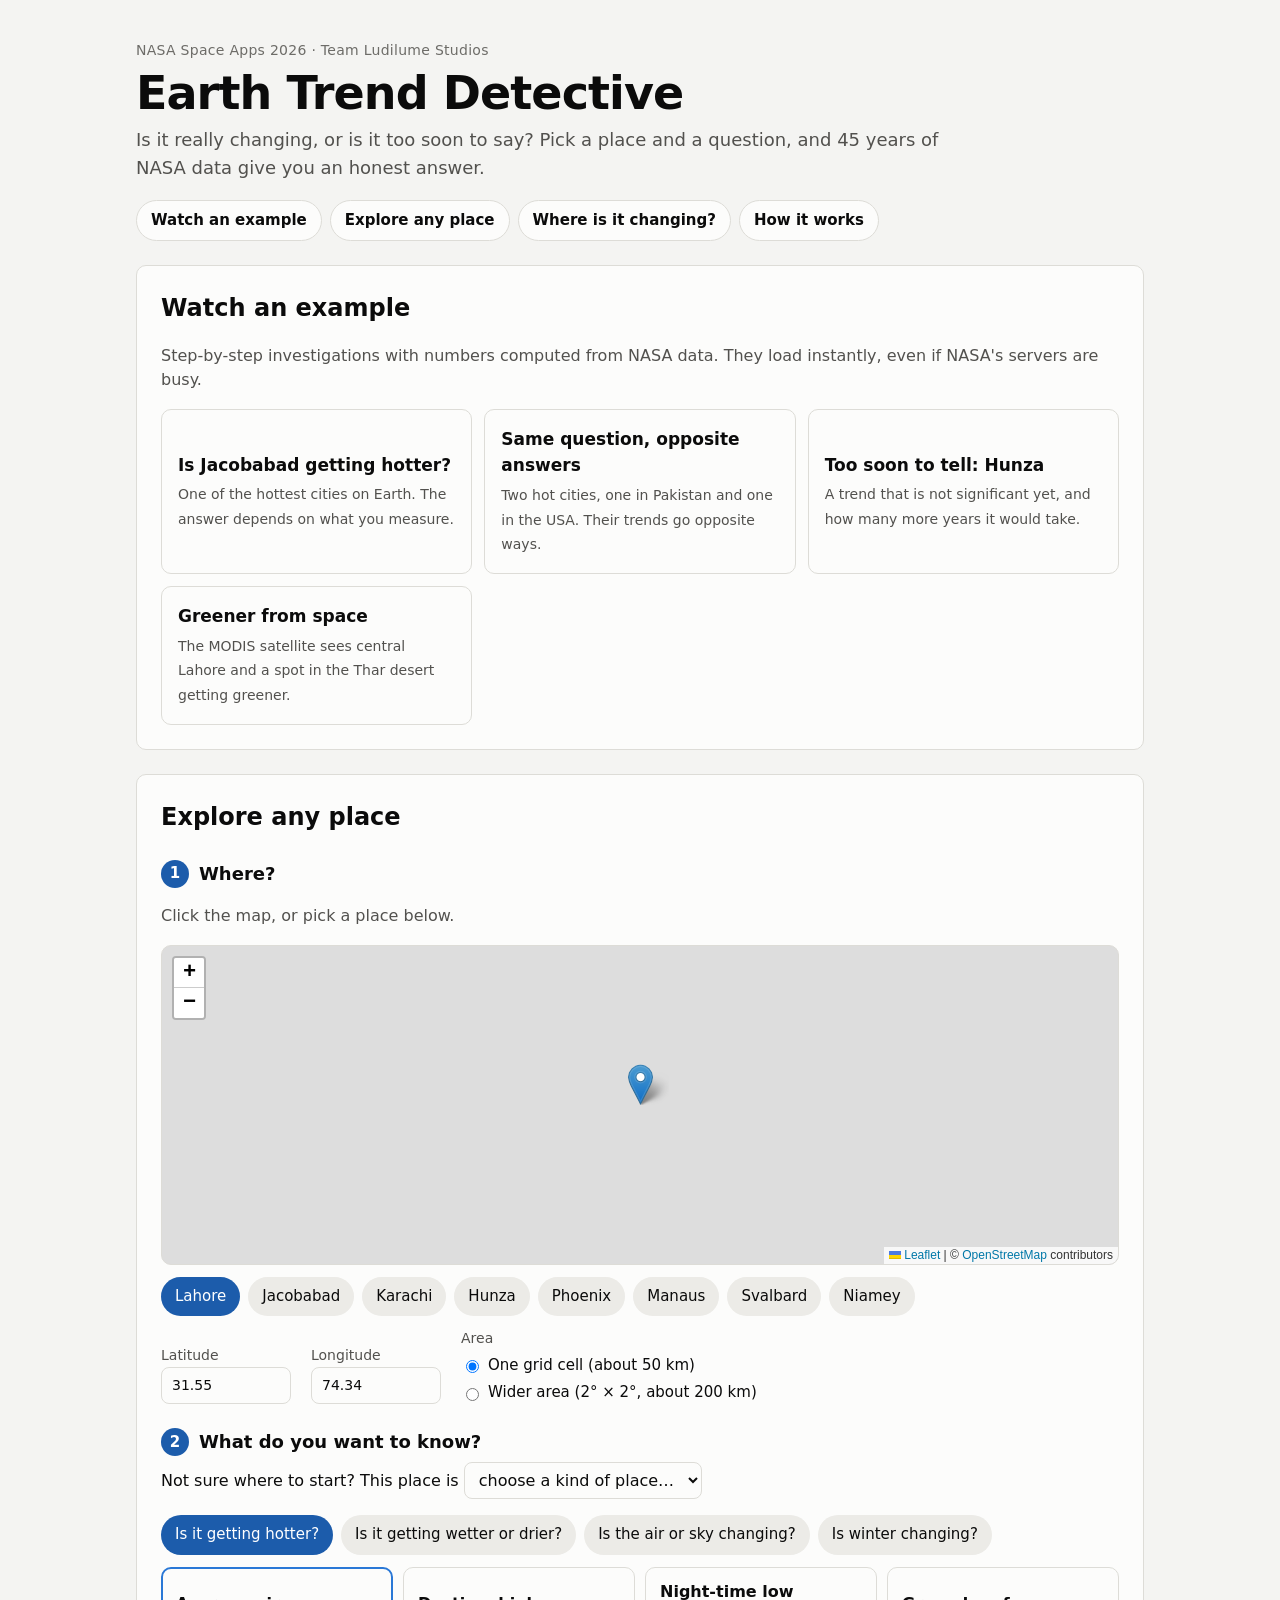
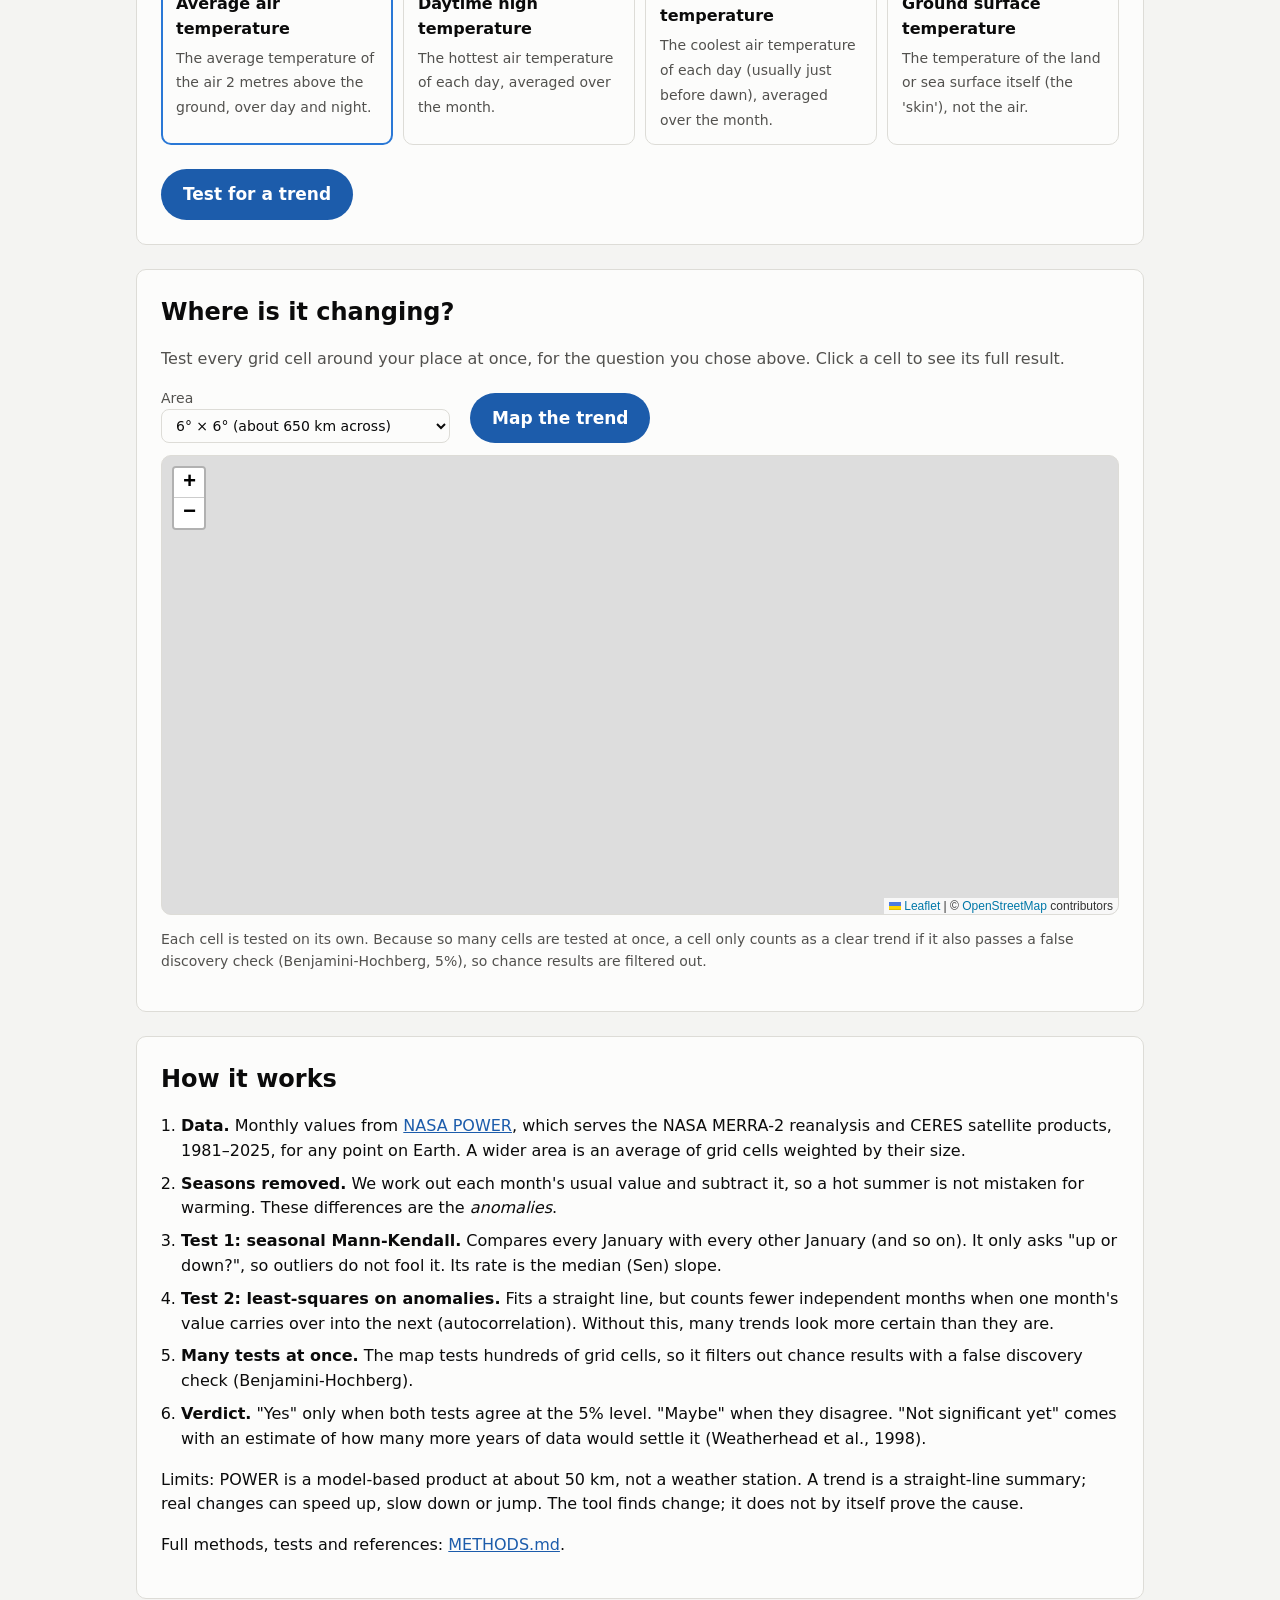
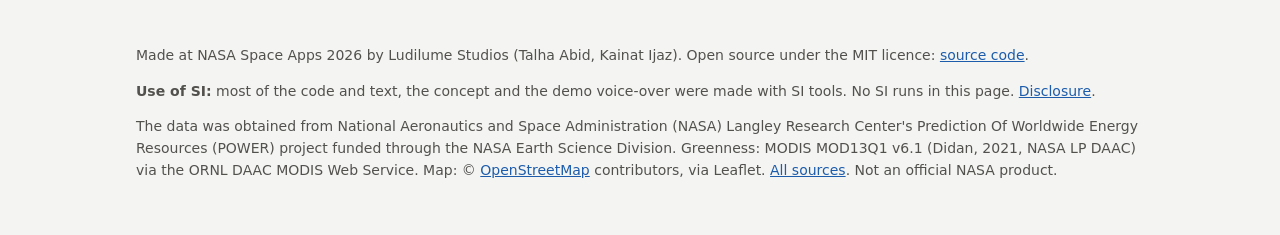
==== web/index.html @ 16104ea0 "Zoom video scenes, strip file metadata, shorten disclosure text Signed-off-by: Talha Abid <talhaabid" ====
<!doctype html>
<html lang="en">
<head>
  <meta charset="utf-8">
  <meta name="viewport" content="width=device-width, initial-scale=1">
  <title>Earth Trend Detective</title>
  <meta name="description" content="Pick a place and a question, and test whether NASA Earth data shows a real trend. Built for NASA Space Apps 2026 by Ludilume Studios.">
  <link rel="icon" href="favicon.svg" type="image/svg+xml">
  <link rel="stylesheet" href="vendor/leaflet/leaflet.css">
  <link rel="stylesheet" href="css/app.css">
</head>
<body>
  <header class="site-header">
    <div class="wrap">
      <p class="eyebrow">NASA Space Apps 2026 · Team Ludilume Studios</p>
      <h1 id="product-name">Earth Trend Detective</h1>
      <p class="tagline">Is it really changing, or is it too soon to say? Pick a place and a question, and 45 years of NASA data give you an honest answer.</p>
      <nav class="top-nav">
        <a href="#examples">Watch an example</a>
        <a href="#explore">Explore any place</a>
        <a href="#map-trends">Where is it changing?</a>
        <a href="#methods">How it works</a>
      </nav>
    </div>
  </header>

  <main class="wrap">
    <section id="examples" class="panel" aria-labelledby="examples-title">
      <h2 id="examples-title">Watch an example</h2>
      <p class="muted">Step-by-step investigations with numbers computed from NASA data. They load instantly, even if NASA's servers are busy.</p>
      <div id="story-list" class="story-list"></div>
      <div id="story-player" class="story-player" hidden></div>
    </section>

    <section id="explore" class="panel" aria-labelledby="explore-title">
      <h2 id="explore-title">Explore any place</h2>

      <div class="step">
        <h3><span class="step-number">1</span> Where?</h3>
        <p class="muted">Click the map, or pick a place below.</p>
        <div id="map" class="map" aria-label="Map. Click to choose a place."></div>
        <div id="presets" class="chips" aria-label="Example places"></div>
        <div class="place-row">
          <label>Latitude <input id="lat" type="number" step="0.01" min="-89" max="89" inputmode="decimal"></label>
          <label>Longitude <input id="lon" type="number" step="0.01" min="-180" max="180" inputmode="decimal"></label>
          <fieldset class="area-choice">
            <legend>Area</legend>
            <label><input type="radio" name="area" value="cell" checked> One grid cell (about 50 km)</label>
            <label><input type="radio" name="area" value="box"> Wider area (2° × 2°, about 200 km)</label>
          </fieldset>
        </div>
      </div>

      <div class="step">
        <h3><span class="step-number">2</span> What do you want to know?</h3>
        <label class="helper">Not sure where to start? This place is
          <select id="place-type"><option value="">choose a kind of place…</option></select>
        </label>
        <p id="place-type-reason" class="muted" aria-live="polite"></p>
        <div id="themes" class="tabs" role="tablist"></div>
        <div id="variables" class="variable-grid"></div>
      </div>

      <div class="step">
        <button id="run" class="primary" type="button">Test for a trend</button>
        <span id="status" class="status" aria-live="polite"></span>
      </div>

      <div id="results" hidden></div>
    </section>

    <section id="map-trends" class="panel" aria-labelledby="map-title">
      <h2 id="map-title">Where is it changing?</h2>
      <p class="muted">Test every grid cell around your place at once, for the question you chose above. Click a cell to see its full result.</p>
      <div class="place-row">
        <label>Area
          <select id="map-size">
            <option value="6">6° × 6° (about 650 km across)</option>
            <option value="10">10° × 10° (about 1,100 km across)</option>
          </select>
        </label>
        <button id="map-run" class="primary" type="button">Map the trend</button>
        <span id="map-status" class="status" aria-live="polite"></span>
      </div>
      <p id="map-question" class="map-question"></p>
      <div id="trend-map" class="map tall" aria-label="Map of trends. Each square is one grid cell."></div>
      <div id="map-legend"></div>
      <p id="map-summary" class="map-summary" aria-live="polite"></p>
      <p class="source">Each cell is tested on its own. Because so many cells are tested at once, a cell only counts as a clear trend if it also passes a false discovery check (Benjamini-Hochberg, 5%), so chance results are filtered out. <span id="map-source"></span></p>
    </section>

    <section id="methods" class="panel prose" aria-labelledby="methods-title">
      <h2 id="methods-title">How it works</h2>
      <ol>
        <li><strong>Data.</strong> Monthly values from <a href="https://power.larc.nasa.gov/">NASA POWER</a>, which serves the NASA MERRA-2 reanalysis and CERES satellite products, 1981–2025, for any point on Earth. A wider area is an average of grid cells weighted by their size.</li>
        <li><strong>Seasons removed.</strong> We work out each month's usual value and subtract it, so a hot summer is not mistaken for warming. These differences are the <em>anomalies</em>.</li>
        <li><strong>Test 1: seasonal Mann-Kendall.</strong> Compares every January with every other January (and so on). It only asks "up or down?", so outliers do not fool it. Its rate is the median (Sen) slope.</li>
        <li><strong>Test 2: least-squares on anomalies.</strong> Fits a straight line, but counts fewer independent months when one month's value carries over into the next (autocorrelation). Without this, many trends look more certain than they are.</li>
        <li><strong>Many tests at once.</strong> The map tests hundreds of grid cells, so it filters out chance results with a false discovery check (Benjamini-Hochberg).</li>
        <li><strong>Verdict.</strong> "Yes" only when both tests agree at the 5% level. "Maybe" when they disagree. "Not significant yet" comes with an estimate of how many more years of data would settle it (Weatherhead et al., 1998).</li>
      </ol>
      <p>Limits: POWER is a model-based product at about 50 km, not a weather station. A trend is a straight-line summary; real changes can speed up, slow down or jump. The tool finds change; it does not by itself prove the cause.</p>
      <p>Full methods, tests and references: <a href="https://github.com/talhaabidj/earth-trend-detective/blob/main/docs/METHODS.md">METHODS.md</a>.</p>
    </section>
  </main>

  <footer class="site-footer">
    <div class="wrap">
      <p>Made at NASA Space Apps 2026 by Ludilume Studios (Talha Abid, Kainat Ijaz). Open source under the MIT licence: <a href="https://github.com/talhaabidj/earth-trend-detective">source code</a>.</p>
      <p><strong>Use of SI:</strong> most of the code and text, the concept and the demo voice-over were made with SI tools. No SI runs in this page. <a href="https://github.com/talhaabidj/earth-trend-detective/blob/main/docs/AI_USE.md">Disclosure</a>.</p>
      <p>The data was obtained from National Aeronautics and Space Administration (NASA) Langley Research Center's Prediction Of Worldwide Energy Resources (POWER) project funded through the NASA Earth Science Division. Greenness: MODIS MOD13Q1 v6.1 (Didan, 2021, NASA LP DAAC) via the ORNL DAAC MODIS Web Service. Map: © <a href="https://www.openstreetmap.org/copyright">OpenStreetMap</a> contributors, via Leaflet. <a href="https://github.com/talhaabidj/earth-trend-detective/blob/main/docs/DATA_SOURCES.md">All sources</a>. Not an official NASA product.</p>
    </div>
  </footer>

  <script src="vendor/leaflet/leaflet.js"></script>
  <script type="module" src="js/app.js"></script>
</body>
</html>
---- web/vendor/leaflet/leaflet.css ----
/* required styles */

.leaflet-pane,
.leaflet-tile,
.leaflet-marker-icon,
.leaflet-marker-shadow,
.leaflet-tile-container,
.leaflet-pane > svg,
.leaflet-pane > canvas,
.leaflet-zoom-box,
.leaflet-image-layer,
.leaflet-layer {
	position: absolute;
	left: 0;
	top: 0;
	}
.leaflet-container {
	overflow: hidden;
	}
.leaflet-tile,
.leaflet-marker-icon,
.leaflet-marker-shadow {
	-webkit-user-select: none;
	   -moz-user-select: none;
	        user-select: none;
	  -webkit-user-drag: none;
	}
/* Prevents IE11 from highlighting tiles in blue */
.leaflet-tile::selection {
	background: transparent;
}
/* Safari renders non-retina tile on retina better with this, but Chrome is worse */
.leaflet-safari .leaflet-tile {
	image-rendering: -webkit-optimize-contrast;
	}
/* hack that prevents hw layers "stretching" when loading new tiles */
.leaflet-safari .leaflet-tile-container {
	width: 1600px;
	height: 1600px;
	-webkit-transform-origin: 0 0;
	}
.leaflet-marker-icon,
.leaflet-marker-shadow {
	display: block;
	}
/* .leaflet-container svg: reset svg max-width decleration shipped in Joomla! (joomla.org) 3.x */
/* .leaflet-container img: map is broken in FF if you have max-width: 100% on tiles */
.leaflet-container .leaflet-overlay-pane svg {
	max-width: none !important;
	max-height: none !important;
	}
.leaflet-container .leaflet-marker-pane img,
.leaflet-container .leaflet-shadow-pane img,
.leaflet-container .leaflet-tile-pane img,
.leaflet-container img.leaflet-image-layer,
.leaflet-container .leaflet-tile {
	max-width: none !important;
	max-height: none !important;
	width: auto;
	padding: 0;
	}

.leaflet-container img.leaflet-tile {
	/* See: https://bugs.chromium.org/p/chromium/issues/detail?id=600120 */
	mix-blend-mode: plus-lighter;
}

.leaflet-container.leaflet-touch-zoom {
	-ms-touch-action: pan-x pan-y;
	touch-action: pan-x pan-y;
	}
.leaflet-container.leaflet-touch-drag {
	-ms-touch-action: pinch-zoom;
	/* Fallback for FF which doesn't support pinch-zoom */
	touch-action: none;
	touch-action: pinch-zoom;
}
.leaflet-container.leaflet-touch-drag.leaflet-touch-zoom {
	-ms-touch-action: none;
	touch-action: none;
}
.leaflet-container {
	-webkit-tap-highlight-color: transparent;
}
.leaflet-container a {
	-webkit-tap-highlight-color: rgba(51, 181, 229, 0.4);
}
.leaflet-tile {
	filter: inherit;
	visibility: hidden;
	}
.leaflet-tile-loaded {
	visibility: inherit;
	}
.leaflet-zoom-box {
	width: 0;
	height: 0;
	-moz-box-sizing: border-box;
	     box-sizing: border-box;
	z-index: 800;
	}
/* workaround for https://bugzilla.mozilla.org/show_bug.cgi?id=888319 */
.leaflet-overlay-pane svg {
	-moz-user-select: none;
	}

.leaflet-pane         { z-index: 400; }

.leaflet-tile-pane    { z-index: 200; }
.leaflet-overlay-pane { z-index: 400; }
.leaflet-shadow-pane  { z-index: 500; }
.leaflet-marker-pane  { z-index: 600; }
.leaflet-tooltip-pane   { z-index: 650; }
.leaflet-popup-pane   { z-index: 700; }

.leaflet-map-pane canvas { z-index: 100; }
.leaflet-map-pane svg    { z-index: 200; }

.leaflet-vml-shape {
	width: 1px;
	height: 1px;
	}
.lvml {
	behavior: url(#default#VML);
	display: inline-block;
	position: absolute;
	}


/* control positioning */

.leaflet-control {
	position: relative;
	z-index: 800;
	pointer-events: visiblePainted; /* IE 9-10 doesn't have auto */
	pointer-events: auto;
	}
.leaflet-top,
.leaflet-bottom {
	position: absolute;
	z-index: 1000;
	pointer-events: none;
	}
.leaflet-top {
	top: 0;
	}
.leaflet-right {
	right: 0;
	}
.leaflet-bottom {
	bottom: 0;
	}
.leaflet-left {
	left: 0;
	}
.leaflet-control {
	float: left;
	clear: both;
	}
.leaflet-right .leaflet-control {
	float: right;
	}
.leaflet-top .leaflet-control {
	margin-top: 10px;
	}
.leaflet-bottom .leaflet-control {
	margin-bottom: 10px;
	}
.leaflet-left .leaflet-control {
	margin-left: 10px;
	}
.leaflet-right .leaflet-control {
	margin-right: 10px;
	}


/* zoom and fade animations */

.leaflet-fade-anim .leaflet-popup {
	opacity: 0;
	-webkit-transition: opacity 0.2s linear;
	   -moz-transition: opacity 0.2s linear;
	        transition: opacity 0.2s linear;
	}
.leaflet-fade-anim .leaflet-map-pane .leaflet-popup {
	opacity: 1;
	}
.leaflet-zoom-animated {
	-webkit-transform-origin: 0 0;
	    -ms-transform-origin: 0 0;
	        transform-origin: 0 0;
	}
svg.leaflet-zoom-animated {
	will-change: transform;
}

.leaflet-zoom-anim .leaflet-zoom-animated {
	-webkit-transition: -webkit-transform 0.25s cubic-bezier(0,0,0.25,1);
	   -moz-transition:    -moz-transform 0.25s cubic-bezier(0,0,0.25,1);
	        transition:         transform 0.25s cubic-bezier(0,0,0.25,1);
	}
.leaflet-zoom-anim .leaflet-tile,
.leaflet-pan-anim .leaflet-tile {
	-webkit-transition: none;
	   -moz-transition: none;
	        transition: none;
	}

.leaflet-zoom-anim .leaflet-zoom-hide {
	visibility: hidden;
	}


/* cursors */

.leaflet-interactive {
	cursor: pointer;
	}
.leaflet-grab {
	cursor: -webkit-grab;
	cursor:    -moz-grab;
	cursor:         grab;
	}
.leaflet-crosshair,
.leaflet-crosshair .leaflet-interactive {
	cursor: crosshair;
	}
.leaflet-popup-pane,
.leaflet-control {
	cursor: auto;
	}
.leaflet-dragging .leaflet-grab,
.leaflet-dragging .leaflet-grab .leaflet-interactive,
.leaflet-dragging .leaflet-marker-draggable {
	cursor: move;
	cursor: -webkit-grabbing;
	cursor:    -moz-grabbing;
	cursor:         grabbing;
	}

/* marker & overlays interactivity */
.leaflet-marker-icon,
.leaflet-marker-shadow,
.leaflet-image-layer,
.leaflet-pane > svg path,
.leaflet-tile-container {
	pointer-events: none;
	}

.leaflet-marker-icon.leaflet-interactive,
.leaflet-image-layer.leaflet-interactive,
.leaflet-pane > svg path.leaflet-interactive,
svg.leaflet-image-layer.leaflet-interactive path {
	pointer-events: visiblePainted; /* IE 9-10 doesn't have auto */
	pointer-events: auto;
	}

/* visual tweaks */

.leaflet-container {
	background: #ddd;
	outline-offset: 1px;
	}
.leaflet-container a {
	color: #0078A8;
	}
.leaflet-zoom-box {
	border: 2px dotted #38f;
	background: rgba(255,255,255,0.5);
	}


/* general typography */
.leaflet-container {
	font-family: "Helvetica Neue", Arial, Helvetica, sans-serif;
	font-size: 12px;
	font-size: 0.75rem;
	line-height: 1.5;
	}


/* general toolbar styles */

.leaflet-bar {
	box-shadow: 0 1px 5px rgba(0,0,0,0.65);
	border-radius: 4px;
	}
.leaflet-bar a {
	background-color: #fff;
	border-bottom: 1px solid #ccc;
	width: 26px;
	height: 26px;
	line-height: 26px;
	display: block;
	text-align: center;
	text-decoration: none;
	color: black;
	}
.leaflet-bar a,
.leaflet-control-layers-toggle {
	background-position: 50% 50%;
	background-repeat: no-repeat;
	display: block;
	}
.leaflet-bar a:hover,
.leaflet-bar a:focus {
	background-color: #f4f4f4;
	}
.leaflet-bar a:first-child {
	border-top-left-radius: 4px;
	border-top-right-radius: 4px;
	}
.leaflet-bar a:last-child {
	border-bottom-left-radius: 4px;
	border-bottom-right-radius: 4px;
	border-bottom: none;
	}
.leaflet-bar a.leaflet-disabled {
	cursor: default;
	background-color: #f4f4f4;
	color: #bbb;
	}

.leaflet-touch .leaflet-bar a {
	width: 30px;
	height: 30px;
	line-height: 30px;
	}
.leaflet-touch .leaflet-bar a:first-child {
	border-top-left-radius: 2px;
	border-top-right-radius: 2px;
	}
.leaflet-touch .leaflet-bar a:last-child {
	border-bottom-left-radius: 2px;
	border-bottom-right-radius: 2px;
	}

/* zoom control */

.leaflet-control-zoom-in,
.leaflet-control-zoom-out {
	font: bold 18px 'Lucida Console', Monaco, monospace;
	text-indent: 1px;
	}

.leaflet-touch .leaflet-control-zoom-in, .leaflet-touch .leaflet-control-zoom-out  {
	font-size: 22px;
	}


/* layers control */

.leaflet-control-layers {
	box-shadow: 0 1px 5px rgba(0,0,0,0.4);
	background: #fff;
	border-radius: 5px;
	}
.leaflet-control-layers-toggle {
	background-image: url(images/layers.png);
	width: 36px;
	height: 36px;
	}
.leaflet-retina .leaflet-control-layers-toggle {
	background-image: url(images/layers-2x.png);
	background-size: 26px 26px;
	}
.leaflet-touch .leaflet-control-layers-toggle {
	width: 44px;
	height: 44px;
	}
.leaflet-control-layers .leaflet-control-layers-list,
.leaflet-control-layers-expanded .leaflet-control-layers-toggle {
	display: none;
	}
.leaflet-control-layers-expanded .leaflet-control-layers-list {
	display: block;
	position: relative;
	}
.leaflet-control-layers-expanded {
	padding: 6px 10px 6px 6px;
	color: #333;
	background: #fff;
	}
.leaflet-control-layers-scrollbar {
	overflow-y: scroll;
	overflow-x: hidden;
	padding-right: 5px;
	}
.leaflet-control-layers-selector {
	margin-top: 2px;
	position: relative;
	top: 1px;
	}
.leaflet-control-layers label {
	display: block;
	font-size: 13px;
	font-size: 1.08333em;
	}
.leaflet-control-layers-separator {
	height: 0;
	border-top: 1px solid #ddd;
	margin: 5px -10px 5px -6px;
	}

/* Default icon URLs */
.leaflet-default-icon-path { /* used only in path-guessing heuristic, see L.Icon.Default */
	background-image: url(images/marker-icon.png);
	}


/* attribution and scale controls */

.leaflet-container .leaflet-control-attribution {
	background: #fff;
	background: rgba(255, 255, 255, 0.8);
	margin: 0;
	}
.leaflet-control-attribution,
.leaflet-control-scale-line {
	padding: 0 5px;
	color: #333;
	line-height: 1.4;
	}
.leaflet-control-attribution a {
	text-decoration: none;
	}
.leaflet-control-attribution a:hover,
.leaflet-control-attribution a:focus {
	text-decoration: underline;
	}
.leaflet-attribution-flag {
	display: inline !important;
	vertical-align: baseline !important;
	width: 1em;
	height: 0.6669em;
	}
.leaflet-left .leaflet-control-scale {
	margin-left: 5px;
	}
.leaflet-bottom .leaflet-control-scale {
	margin-bottom: 5px;
	}
.leaflet-control-scale-line {
	border: 2px solid #777;
	border-top: none;
	line-height: 1.1;
	padding: 2px 5px 1px;
	white-space: nowrap;
	-moz-box-sizing: border-box;
	     box-sizing: border-box;
	background: rgba(255, 255, 255, 0.8);
	text-shadow: 1px 1px #fff;
	}
.leaflet-control-scale-line:not(:first-child) {
	border-top: 2px solid #777;
	border-bottom: none;
	margin-top: -2px;
	}
.leaflet-control-scale-line:not(:first-child):not(:last-child) {
	border-bottom: 2px solid #777;
	}

.leaflet-touch .leaflet-control-attribution,
.leaflet-touch .leaflet-control-layers,
.leaflet-touch .leaflet-bar {
	box-shadow: none;
	}
.leaflet-touch .leaflet-control-layers,
.leaflet-touch .leaflet-bar {
	border: 2px solid rgba(0,0,0,0.2);
	background-clip: padding-box;
	}


/* popup */

.leaflet-popup {
	position: absolute;
	text-align: center;
	margin-bottom: 20px;
	}
.leaflet-popup-content-wrapper {
	padding: 1px;
	text-align: left;
	border-radius: 12px;
	}
.leaflet-popup-content {
	margin: 13px 24px 13px 20px;
	line-height: 1.3;
	font-size: 13px;
	font-size: 1.08333em;
	min-height: 1px;
	}
.leaflet-popup-content p {
	margin: 17px 0;
	margin: 1.3em 0;
	}
.leaflet-popup-tip-container {
	width: 40px;
	height: 20px;
	position: absolute;
	left: 50%;
	margin-top: -1px;
	margin-left: -20px;
	overflow: hidden;
	pointer-events: none;
	}
.leaflet-popup-tip {
	width: 17px;
	height: 17px;
	padding: 1px;

	margin: -10px auto 0;
	pointer-events: auto;

	-webkit-transform: rotate(45deg);
	   -moz-transform: rotate(45deg);
	    -ms-transform: rotate(45deg);
	        transform: rotate(45deg);
	}
.leaflet-popup-content-wrapper,
.leaflet-popup-tip {
	background: white;
	color: #333;
	box-shadow: 0 3px 14px rgba(0,0,0,0.4);
	}
.leaflet-container a.leaflet-popup-close-button {
	position: absolute;
	top: 0;
	right: 0;
	border: none;
	text-align: center;
	width: 24px;
	height: 24px;
	font: 16px/24px Tahoma, Verdana, sans-serif;
	color: #757575;
	text-decoration: none;
	background: transparent;
	}
.leaflet-container a.leaflet-popup-close-button:hover,
.leaflet-container a.leaflet-popup-close-button:focus {
	color: #585858;
	}
.leaflet-popup-scrolled {
	overflow: auto;
	}

.leaflet-oldie .leaflet-popup-content-wrapper {
	-ms-zoom: 1;
	}
.leaflet-oldie .leaflet-popup-tip {
	width: 24px;
	margin: 0 auto;

	-ms-filter: "progid:DXImageTransform.Microsoft.Matrix(M11=0.70710678, M12=0.70710678, M21=-0.70710678, M22=0.70710678)";
	filter: progid:DXImageTransform.Microsoft.Matrix(M11=0.70710678, M12=0.70710678, M21=-0.70710678, M22=0.70710678);
	}

.leaflet-oldie .leaflet-control-zoom,
.leaflet-oldie .leaflet-control-layers,
.leaflet-oldie .leaflet-popup-content-wrapper,
.leaflet-oldie .leaflet-popup-tip {
	border: 1px solid #999;
	}


/* div icon */

.leaflet-div-icon {
	background: #fff;
	border: 1px solid #666;
	}


/* Tooltip */
/* Base styles for the element that has a tooltip */
.leaflet-tooltip {
	position: absolute;
	padding: 6px;
	background-color: #fff;
	border: 1px solid #fff;
	border-radius: 3px;
	color: #222;
	white-space: nowrap;
	-webkit-user-select: none;
	-moz-user-select: none;
	-ms-user-select: none;
	user-select: none;
	pointer-events: none;
	box-shadow: 0 1px 3px rgba(0,0,0,0.4);
	}
.leaflet-tooltip.leaflet-interactive {
	cursor: pointer;
	pointer-events: auto;
	}
.leaflet-tooltip-top:before,
.leaflet-tooltip-bottom:before,
.leaflet-tooltip-left:before,
.leaflet-tooltip-right:before {
	position: absolute;
	pointer-events: none;
	border: 6px solid transparent;
	background: transparent;
	content: "";
	}

/* Directions */

.leaflet-tooltip-bottom {
	margin-top: 6px;
}
.leaflet-tooltip-top {
	margin-top: -6px;
}
.leaflet-tooltip-bottom:before,
.leaflet-tooltip-top:before {
	left: 50%;
	margin-left: -6px;
	}
.leaflet-tooltip-top:before {
	bottom: 0;
	margin-bottom: -12px;
	border-top-color: #fff;
	}
.leaflet-tooltip-bottom:before {
	top: 0;
	margin-top: -12px;
	margin-left: -6px;
	border-bottom-color: #fff;
	}
.leaflet-tooltip-left {
	margin-left: -6px;
}
.leaflet-tooltip-right {
	margin-left: 6px;
}
.leaflet-tooltip-left:before,
.leaflet-tooltip-right:before {
	top: 50%;
	margin-top: -6px;
	}
.leaflet-tooltip-left:before {
	right: 0;
	margin-right: -12px;
	border-left-color: #fff;
	}
.leaflet-tooltip-right:before {
	left: 0;
	margin-left: -12px;
	border-right-color: #fff;
	}

/* Printing */

@media print {
	/* Prevent printers from removing background-images of controls. */
	.leaflet-control {
		-webkit-print-color-adjust: exact;
		print-color-adjust: exact;
		}
	}
---- web/css/app.css ----
:root {
  color-scheme: light;
  --surface-0: #f4f4f2;
  --surface-1: #fcfcfb;
  --surface-2: #ecebe7;
  --border: #dddcd7;
  --text-primary: #0b0b0b;
  --text-secondary: #52514e;
  --text-muted: #6d6c68;
  --accent: #2a78d6;
  --accent-ink: #1c5cab;
  --accent-strong: #1c5cab;
  --series-1: #2a78d6;
  --series-faint: #9ec5f4;
  --trend: #eb6834;
  --trend-band: rgba(235, 104, 52, 0.14);
  --grid: #e4e3df;
  --clear: #0f7b3e;
  --clear-bg: #e8f5ec;
  --mixed: #9a6200;
  --mixed-bg: #fff4dd;
  --not-yet: #1c5cab;
  --not-yet-bg: #e8f1fc;
  --none: #52514e;
  --none-bg: #efeeea;
  --radius: 10px;
  --font: system-ui, -apple-system, "Segoe UI", Roboto, "Helvetica Neue", Arial, sans-serif;
}
@media (prefers-color-scheme: dark) {
  :root:not([data-theme="light"]) {
    color-scheme: dark;
    --surface-0: #121211;
    --surface-1: #1a1a19;
    --surface-2: #262624;
    --border: #353532;
    --text-primary: #f0efec;
    --text-secondary: #c3c2b7;
    --text-muted: #9e9d95;
    --accent: #3987e5;
    --accent-ink: #86b6ef;
    --accent-strong: #1c5cab;
    --series-1: #3987e5;
    --series-faint: #2b4a72;
    --trend: #e8784a;
    --trend-band: rgba(232, 120, 74, 0.18);
    --grid: #2c2c2a;
    --clear: #5cc98a;
    --clear-bg: #15291d;
    --mixed: #e5b04a;
    --mixed-bg: #2e2412;
    --not-yet: #86b6ef;
    --not-yet-bg: #142236;
    --none: #c3c2b7;
    --none-bg: #262624;
  }
}

* { box-sizing: border-box; }
html { scroll-behavior: smooth; }
body {
  margin: 0;
  background: var(--surface-0);
  color: var(--text-primary);
  font: 16px/1.55 var(--font);
}
a { color: var(--accent-ink); }
.wrap { max-width: 1040px; margin: 0 auto; padding: 0 16px; }
.muted { color: var(--text-secondary); }

.site-header { padding: 40px 0 24px; }
.eyebrow { margin: 0 0 6px; font-size: 14px; color: var(--text-muted); letter-spacing: 0.02em; }
h1 { margin: 0 0 8px; font-size: clamp(30px, 6vw, 46px); line-height: 1.1; letter-spacing: -0.02em; }
.tagline { margin: 0 0 18px; max-width: 46em; font-size: 18px; color: var(--text-secondary); }
.top-nav { display: flex; flex-wrap: wrap; gap: 8px; }
.top-nav a {
  padding: 8px 14px; border-radius: 999px; background: var(--surface-1);
  border: 1px solid var(--border); text-decoration: none; color: var(--text-primary); font-weight: 600; font-size: 15px;
}

.panel {
  background: var(--surface-1); border: 1px solid var(--border); border-radius: var(--radius);
  padding: 24px; margin: 0 0 24px;
}
.panel h2 { margin: 0 0 6px; font-size: 24px; }
.step { margin-top: 24px; }
.step h3 { margin: 0 0 6px; font-size: 18px; display: flex; align-items: center; gap: 10px; }
.step-number {
  display: inline-grid; place-items: center; width: 28px; height: 28px; border-radius: 50%;
  background: var(--accent-strong); color: #fff; font-size: 15px;
}

.map { height: 320px; border-radius: var(--radius); border: 1px solid var(--border); margin: 8px 0 12px; z-index: 0; }
.map.tall { height: 460px; }
.map-question { font-weight: 600; margin: 12px 0 0; }
.map-summary { font-size: 17px; margin: 10px 0 4px; }
.map-legend { display: flex; flex-wrap: wrap; gap: 6px 14px; font-size: 13px; color: var(--text-secondary); margin-top: 10px; align-items: center; }
.map-legend i { display: inline-block; width: 14px; height: 14px; border-radius: 3px; vertical-align: -2px; margin-right: 5px; }
.chips { display: flex; flex-wrap: wrap; gap: 8px; margin-bottom: 12px; }
.chip, .tab {
  font: inherit; font-size: 15px; padding: 7px 13px; border-radius: 999px; cursor: pointer;
  background: var(--surface-2); color: var(--text-primary); border: 1px solid transparent;
}
.chip:hover, .tab:hover { border-color: var(--border); }
.chip[aria-pressed="true"], .tab[aria-selected="true"] { background: var(--accent-strong); color: #fff; }
.place-row { display: flex; flex-wrap: wrap; gap: 12px 20px; align-items: flex-end; }
.place-row label { display: flex; flex-direction: column; font-size: 14px; color: var(--text-secondary); }
input[type="number"], select {
  font: inherit; color: var(--text-primary); background: var(--surface-1);
  border: 1px solid var(--border); border-radius: 8px; padding: 7px 10px; min-width: 0;
}
input[type="number"] { width: 130px; }
.area-choice { border: 0; padding: 0; margin: 0; display: flex; flex-direction: column; gap: 4px; }
.area-choice legend { font-size: 14px; color: var(--text-secondary); padding: 0; margin-bottom: 4px; }
.area-choice label { flex-direction: row; gap: 6px; align-items: center; color: var(--text-primary); font-size: 15px; }
.helper { display: block; margin-bottom: 4px; }
.tabs { display: flex; flex-wrap: wrap; gap: 8px; margin: 12px 0; }

.variable-grid { display: grid; grid-template-columns: repeat(auto-fill, minmax(230px, 1fr)); gap: 10px; }
.variable-card {
  text-align: left; font: inherit; cursor: pointer; padding: 12px 14px; border-radius: var(--radius);
  background: var(--surface-1); color: var(--text-primary); border: 1px solid var(--border);
}
.variable-card:hover { border-color: var(--accent); }
.variable-card[aria-pressed="true"] { border: 2px solid var(--accent); padding: 11px 13px; }
.variable-card strong { display: block; margin-bottom: 4px; }
.variable-card span { font-size: 14px; color: var(--text-secondary); }
.variable-card.suggested::after { content: "Suggested"; display: inline-block; margin-top: 6px; font-size: 12px; font-weight: 600; color: var(--accent-ink); }

button.primary {
  font: inherit; font-weight: 700; font-size: 17px; padding: 12px 22px; border: 0; border-radius: 999px;
  background: var(--accent-strong); color: #fff; cursor: pointer;
}
button.primary:disabled { opacity: 0.6; cursor: progress; }
button.secondary {
  font: inherit; font-size: 15px; padding: 8px 14px; border-radius: 999px; cursor: pointer;
  background: var(--surface-2); color: var(--text-primary); border: 1px solid var(--border);
}
.status { margin-left: 12px; color: var(--text-secondary); }
.status.error { color: #c0392b; }

.result { margin-top: 28px; border-top: 1px solid var(--border); padding-top: 20px; }
.result-head { display: flex; flex-wrap: wrap; justify-content: space-between; gap: 8px; align-items: baseline; }
.result-head h3 { margin: 0; font-size: 20px; }
.verdict { border-radius: var(--radius); padding: 16px 18px; margin: 14px 0; border-left: 5px solid; }
.verdict h4 { margin: 0 0 6px; font-size: 22px; line-height: 1.25; }
.verdict p { margin: 0; }
.verdict.clear { background: var(--clear-bg); border-color: var(--clear); }
.verdict.clear h4 { color: var(--clear); }
.verdict.mixed { background: var(--mixed-bg); border-color: var(--mixed); }
.verdict.mixed h4 { color: var(--mixed); }
.verdict.not-yet { background: var(--not-yet-bg); border-color: var(--not-yet); }
.verdict.not-yet h4 { color: var(--not-yet); }
.verdict.none { background: var(--none-bg); border-color: var(--none); }
.warnings { margin: 0 0 12px; padding-left: 20px; color: var(--text-secondary); font-size: 15px; }
.chart-block { margin: 18px 0; }
.chart-block h5 { margin: 0 0 2px; font-size: 16px; }
.chart-block p { margin: 0 0 6px; font-size: 14px; color: var(--text-secondary); }
.chart-box { position: relative; }
.chart { display: block; overflow: visible; }
.chart .grid line { stroke: var(--grid); stroke-width: 1; }
.chart .tick { fill: var(--text-muted); font-size: 12px; font-family: var(--font); }
.chart .zero { stroke: var(--text-muted); stroke-width: 1; }
.chart .series-line { fill: none; stroke: var(--series-1); stroke-width: 1.5; stroke-linejoin: round; stroke-linecap: round; }
.chart .series-line.faded { stroke: var(--series-faint); stroke-width: 1; }
.chart .yearly-line { fill: none; stroke: var(--series-1); stroke-width: 2; stroke-linejoin: round; }
.chart .yearly-dot { fill: var(--series-1); stroke: var(--surface-1); stroke-width: 1.5; }
.chart .trend-line { stroke: var(--trend); stroke-width: 2.5; stroke-linecap: round; }
.chart .trend-band { fill: var(--trend-band); }
.chart .season-bar { fill: var(--series-1); }
.chart .crosshair { stroke: var(--text-muted); stroke-width: 1; }
.chart .hover-dot { fill: var(--series-1); stroke: var(--surface-1); stroke-width: 2; }
.chart-tip {
  position: absolute; transform: translate(-50%, -100%); pointer-events: none; white-space: nowrap;
  background: var(--text-primary); color: var(--surface-1); font-size: 13px; padding: 6px 9px; border-radius: 6px;
}
.legend { display: flex; gap: 16px; font-size: 13px; color: var(--text-secondary); margin: 2px 0 4px; flex-wrap: wrap; }
.legend i { display: inline-block; width: 16px; height: 3px; vertical-align: middle; margin-right: 6px; border-radius: 2px; }
details { margin: 12px 0; }
summary { cursor: pointer; font-weight: 600; }
details ul { margin: 8px 0; padding-left: 20px; font-size: 15px; }
.source { font-size: 14px; color: var(--text-secondary); }
.actions { display: flex; flex-wrap: wrap; gap: 8px; margin-top: 12px; }
.compare-grid { display: grid; grid-template-columns: 1fr; gap: 0 24px; }
@media (min-width: 860px) { .compare-grid.two { grid-template-columns: 1fr 1fr; } }

.story-list { display: grid; grid-template-columns: repeat(auto-fill, minmax(260px, 1fr)); gap: 12px; margin-top: 12px; }
.story-card {
  text-align: left; font: inherit; color: var(--text-primary); cursor: pointer; padding: 16px;
  border-radius: var(--radius); border: 1px solid var(--border); background: var(--surface-1);
}
.story-card:hover { border-color: var(--accent); }
.story-card strong { display: block; font-size: 17px; margin-bottom: 4px; }
.story-card span { font-size: 14px; color: var(--text-secondary); }
.story-player { margin-top: 16px; border-top: 1px solid var(--border); padding-top: 16px; }
.story-step-label { font-size: 13px; color: var(--text-muted); margin: 0; }
.story-nav { display: flex; gap: 8px; align-items: center; margin-top: 12px; }

.prose ol { padding-left: 20px; }
.prose li { margin-bottom: 8px; }
.site-footer { padding: 8px 0 40px; font-size: 14px; color: var(--text-secondary); }

@media (max-width: 600px) {
  .panel { padding: 18px 16px; }
  .map { height: 260px; }
  .map.tall { height: 360px; }
  .verdict h4 { font-size: 19px; }
}

.data-table { border-collapse: collapse; font-size: 14px; margin: 8px 0; }
.data-table th, .data-table td { padding: 3px 12px 3px 0; text-align: right; border-bottom: 1px solid var(--grid); }
.data-table th { color: var(--text-secondary); font-weight: 600; }
.table-scroll { max-height: 320px; overflow: auto; }
.note { font-size: 14px; color: var(--text-secondary); margin: -4px 0 12px; }
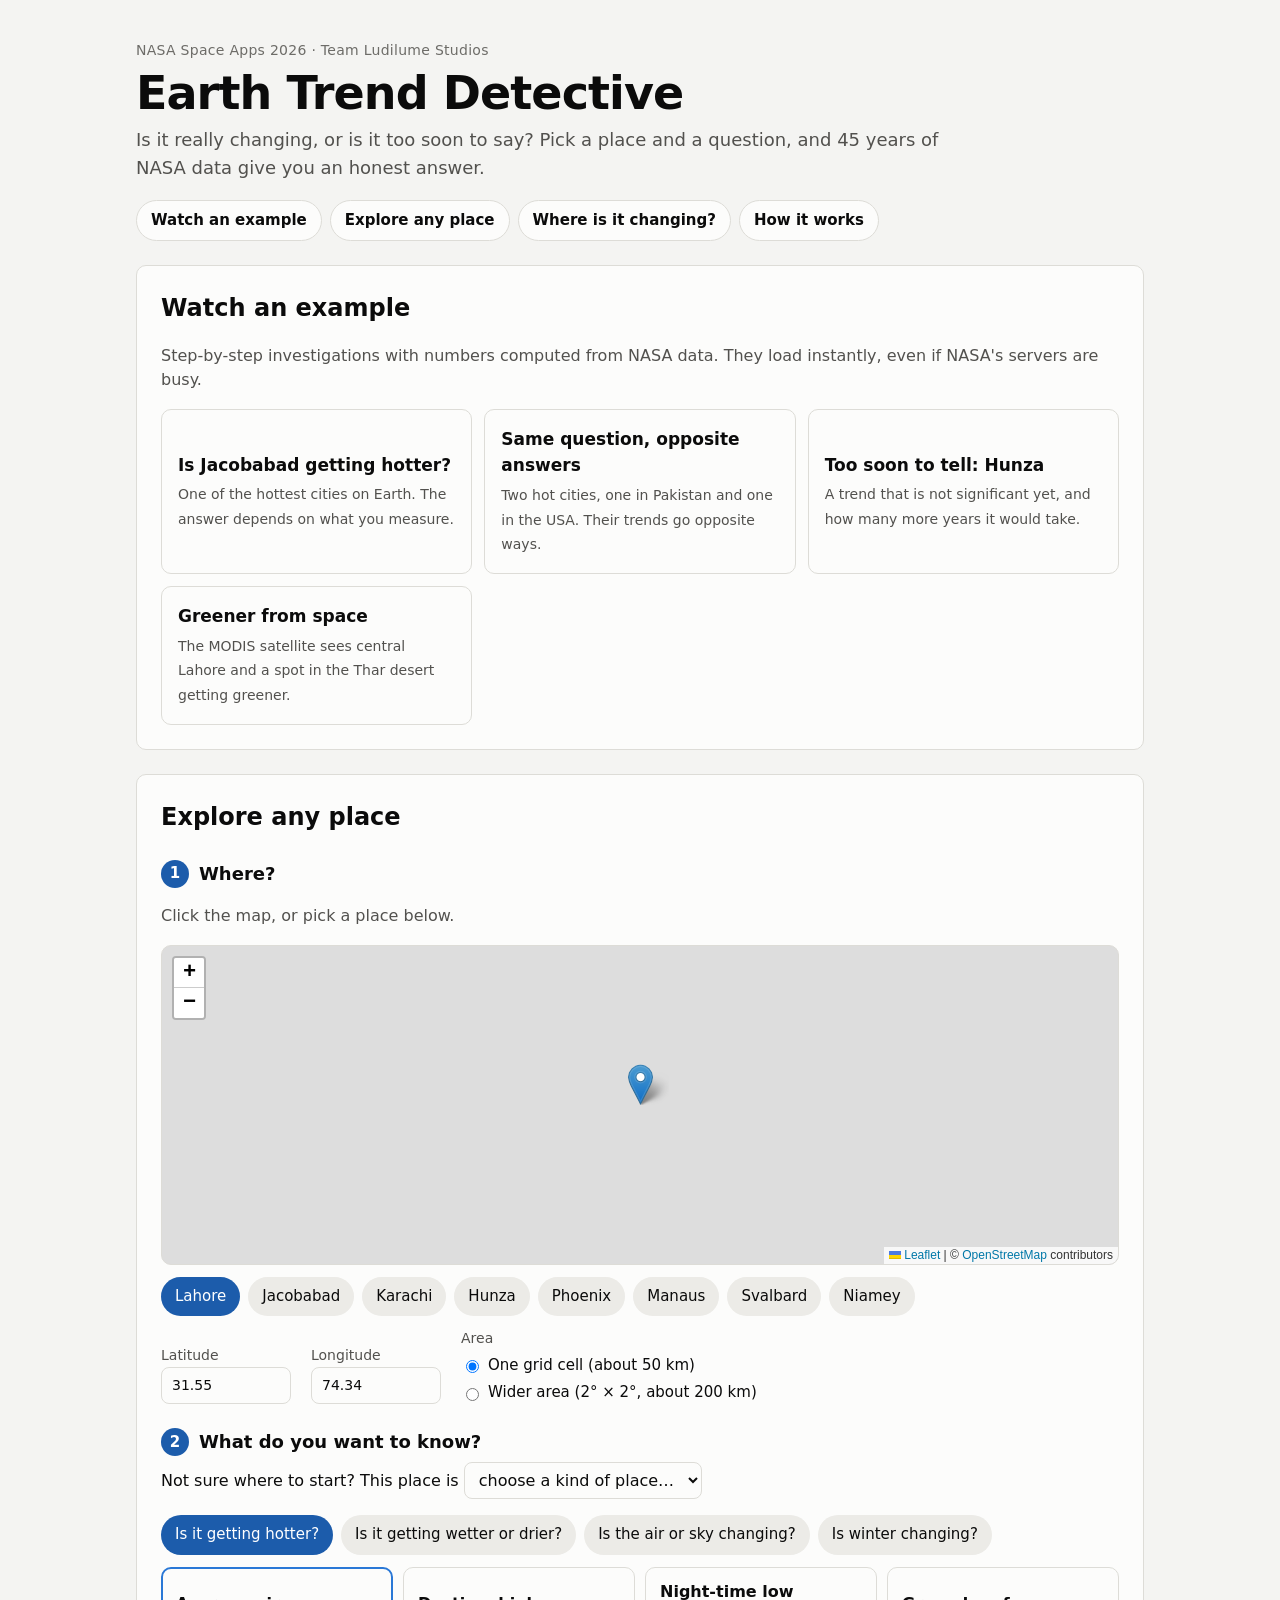
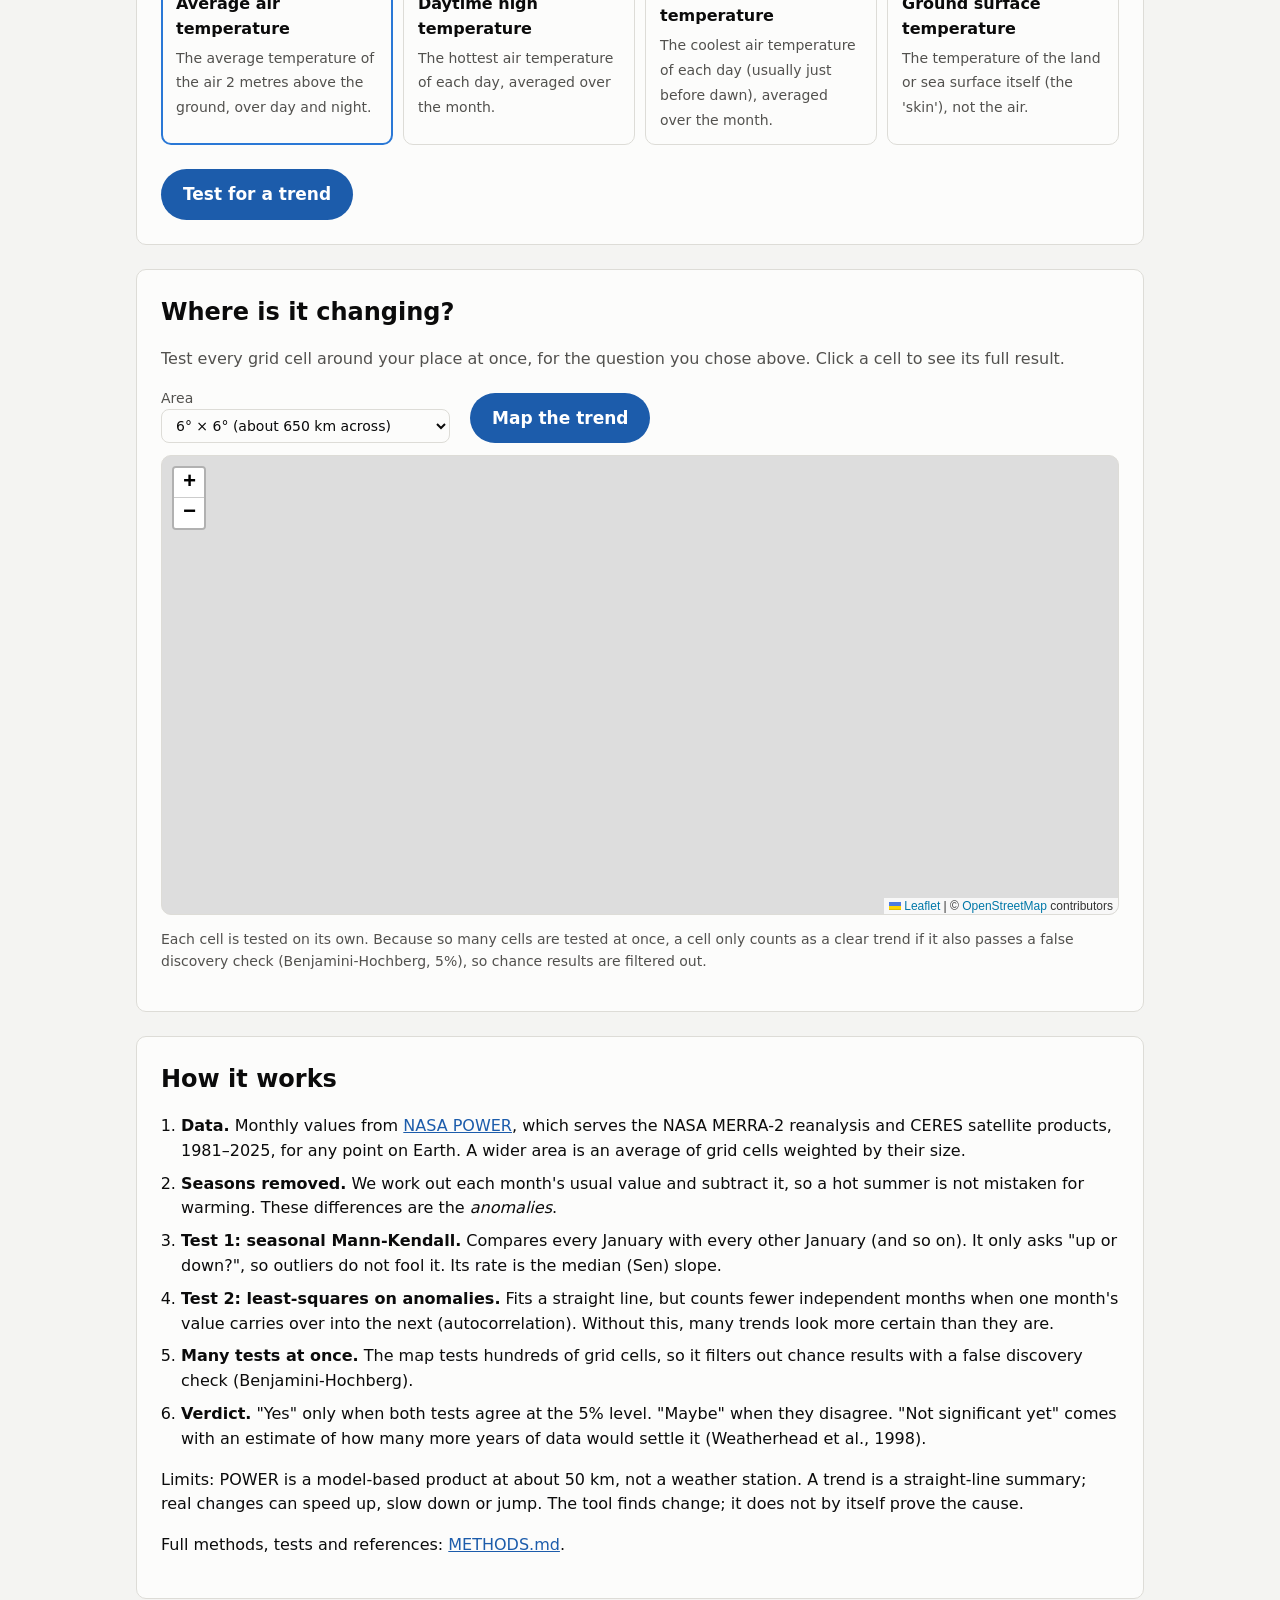
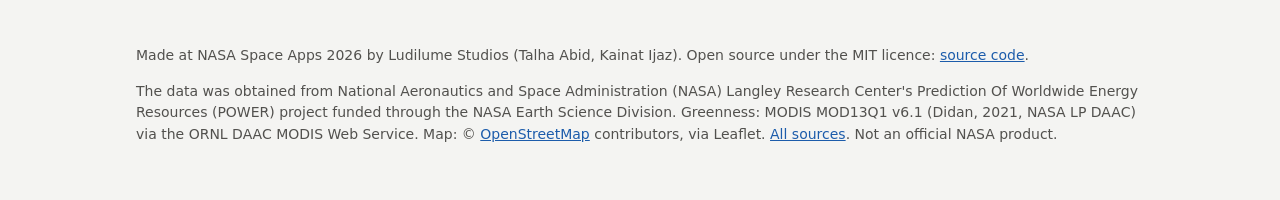
==== commit e8a1126e: "Keep one disclosure section in the README Signed-off-by: Talha Abid <talhaabidj1@gmail.com>" ====
--- a/web/index.html
+++ b/web/index.html
@@ -107,7 +107,6 @@
   <footer class="site-footer">
     <div class="wrap">
       <p>Made at NASA Space Apps 2026 by Ludilume Studios (Talha Abid, Kainat Ijaz). Open source under the MIT licence: <a href="https://github.com/talhaabidj/earth-trend-detective">source code</a>.</p>
-      <p><strong>Use of SI:</strong> most of the code and text, the concept and the demo voice-over were made with SI tools. No SI runs in this page. <a href="https://github.com/talhaabidj/earth-trend-detective/blob/main/docs/AI_USE.md">Disclosure</a>.</p>
       <p>The data was obtained from National Aeronautics and Space Administration (NASA) Langley Research Center's Prediction Of Worldwide Energy Resources (POWER) project funded through the NASA Earth Science Division. Greenness: MODIS MOD13Q1 v6.1 (Didan, 2021, NASA LP DAAC) via the ORNL DAAC MODIS Web Service. Map: © <a href="https://www.openstreetmap.org/copyright">OpenStreetMap</a> contributors, via Leaflet. <a href="https://github.com/talhaabidj/earth-trend-detective/blob/main/docs/DATA_SOURCES.md">All sources</a>. Not an official NASA product.</p>
     </div>
   </footer>
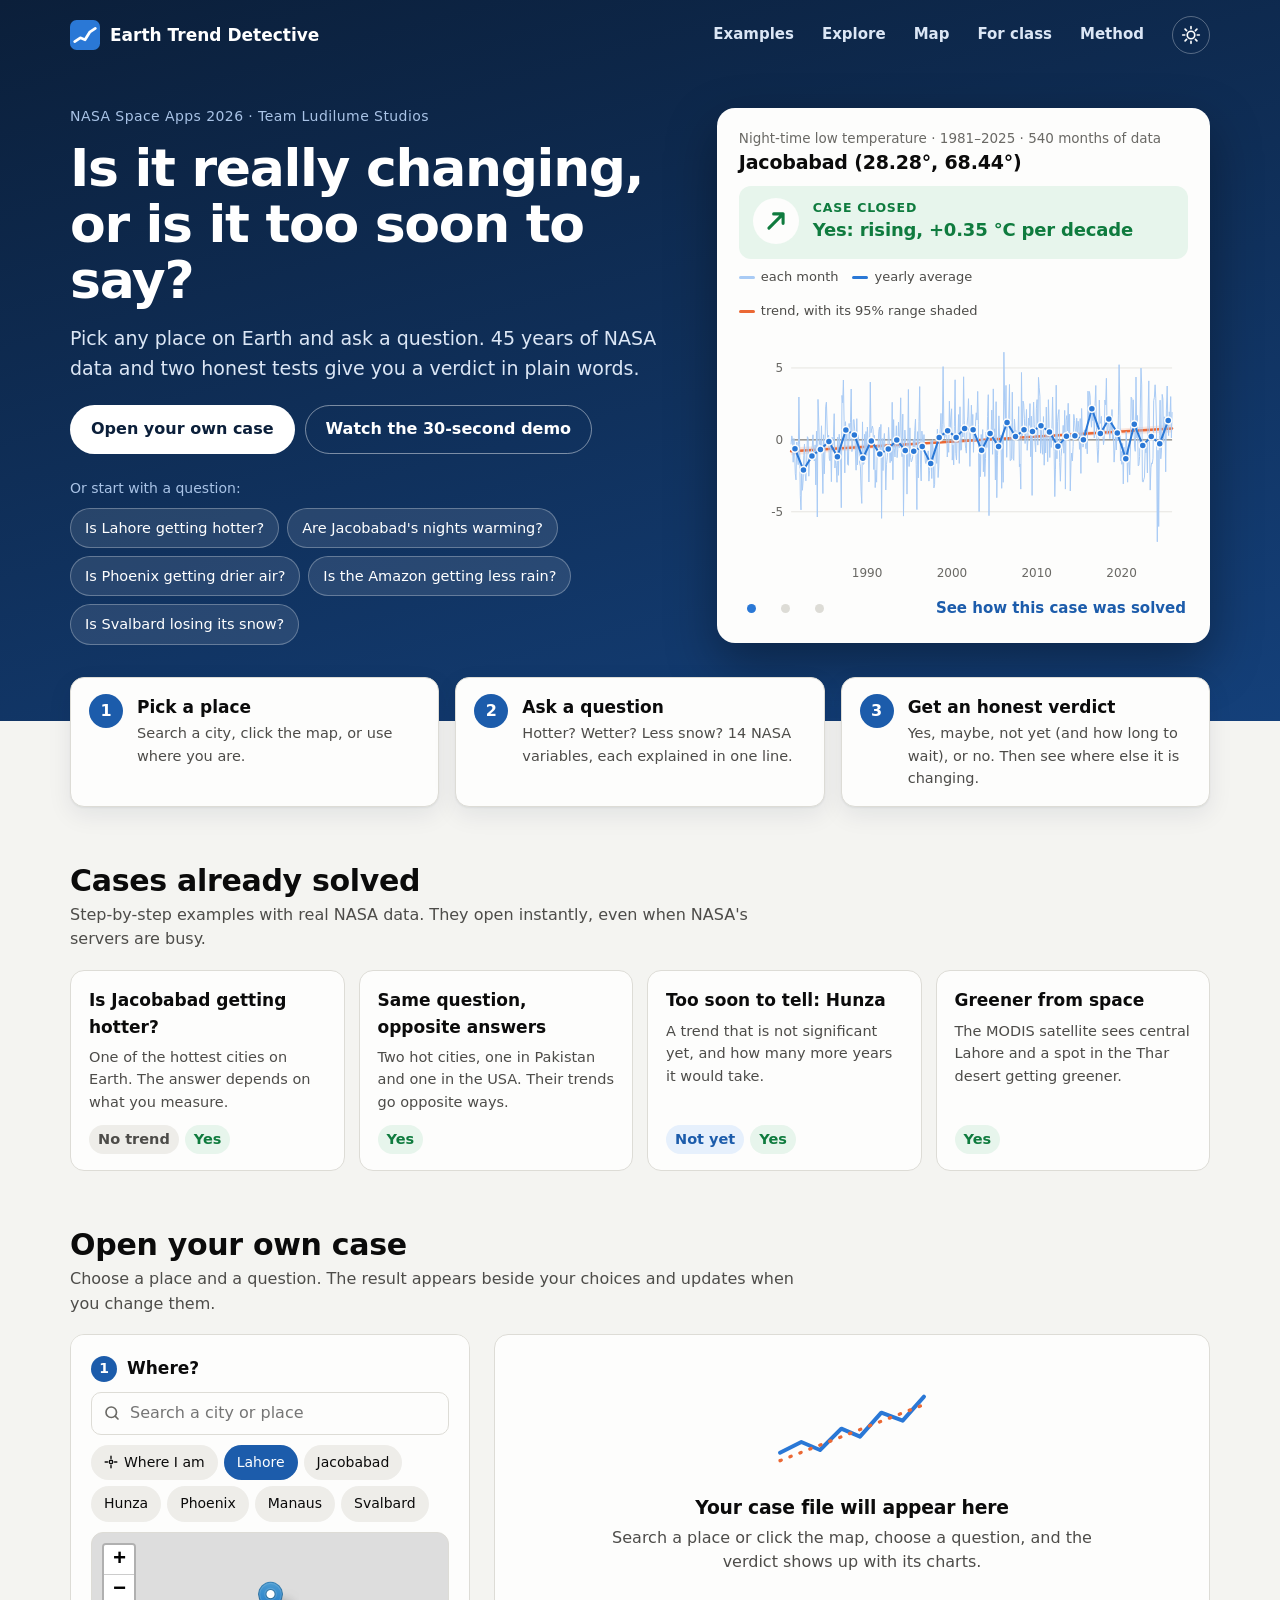
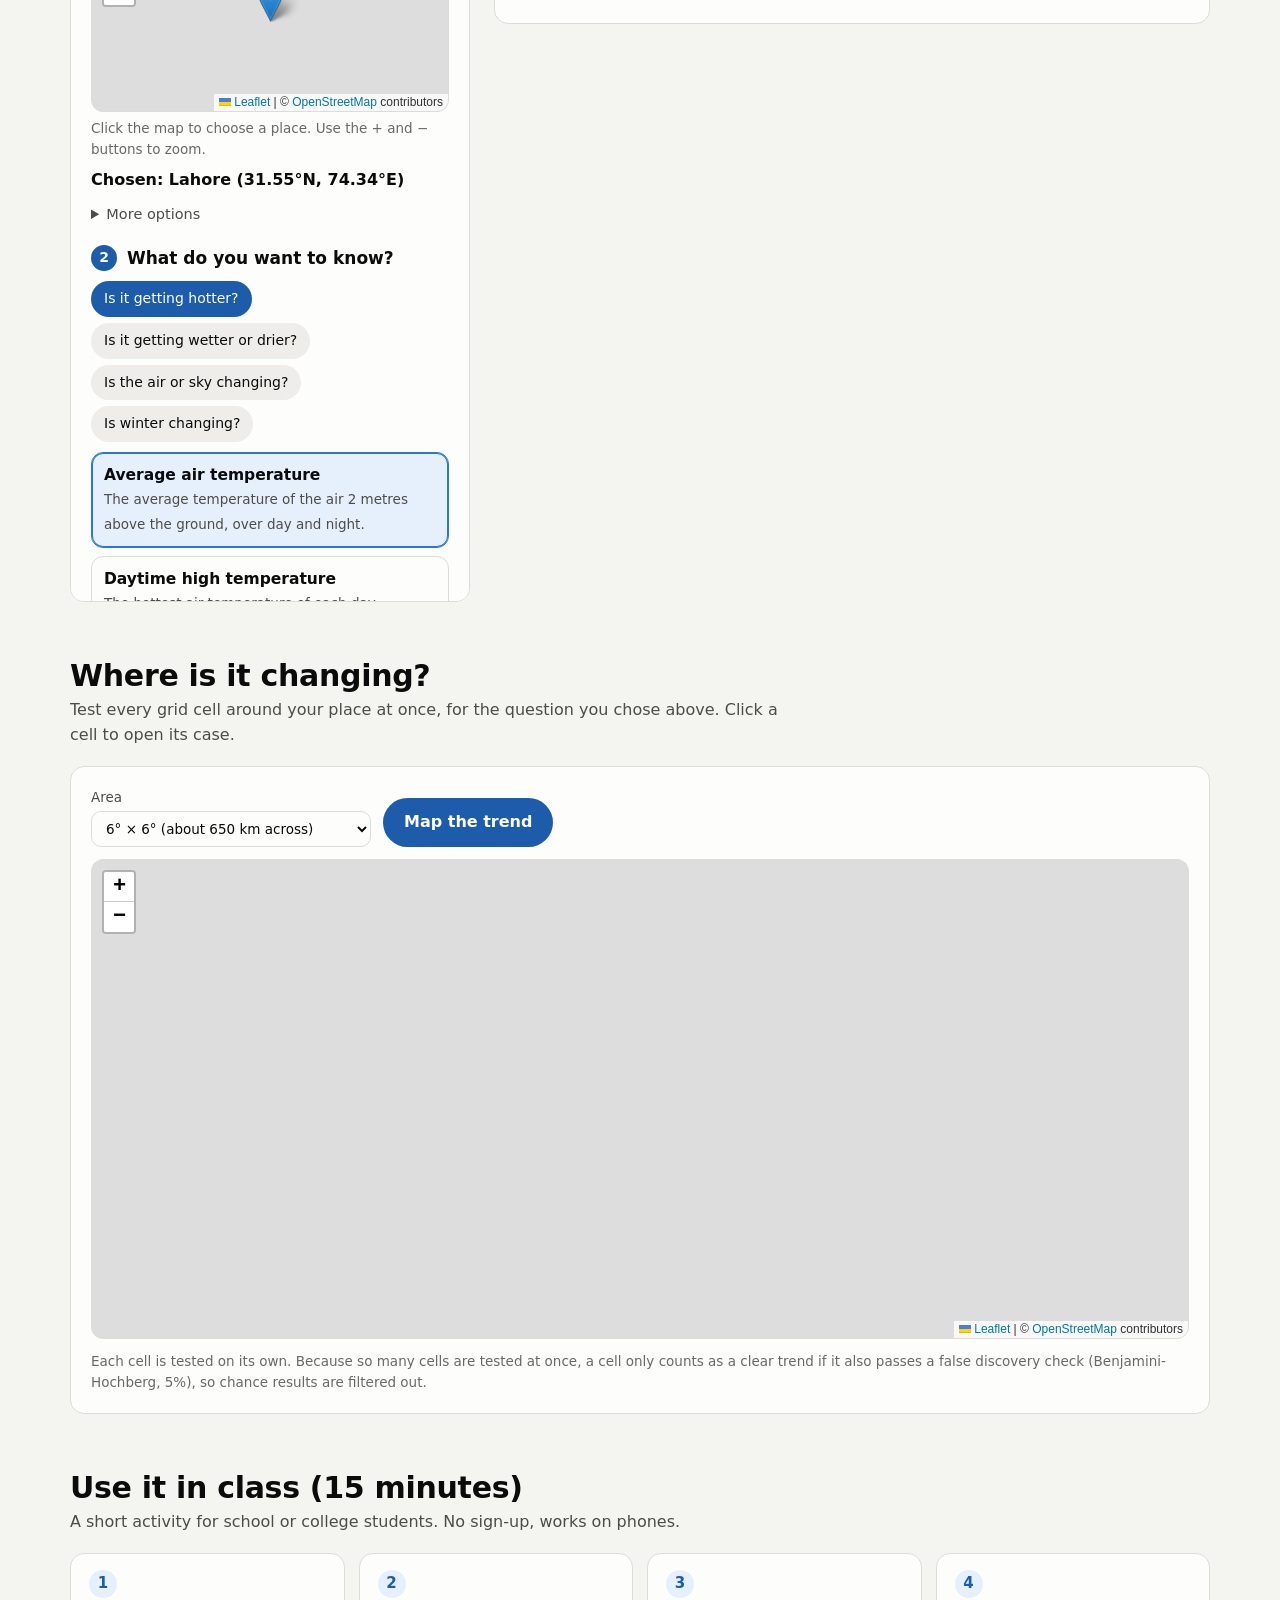
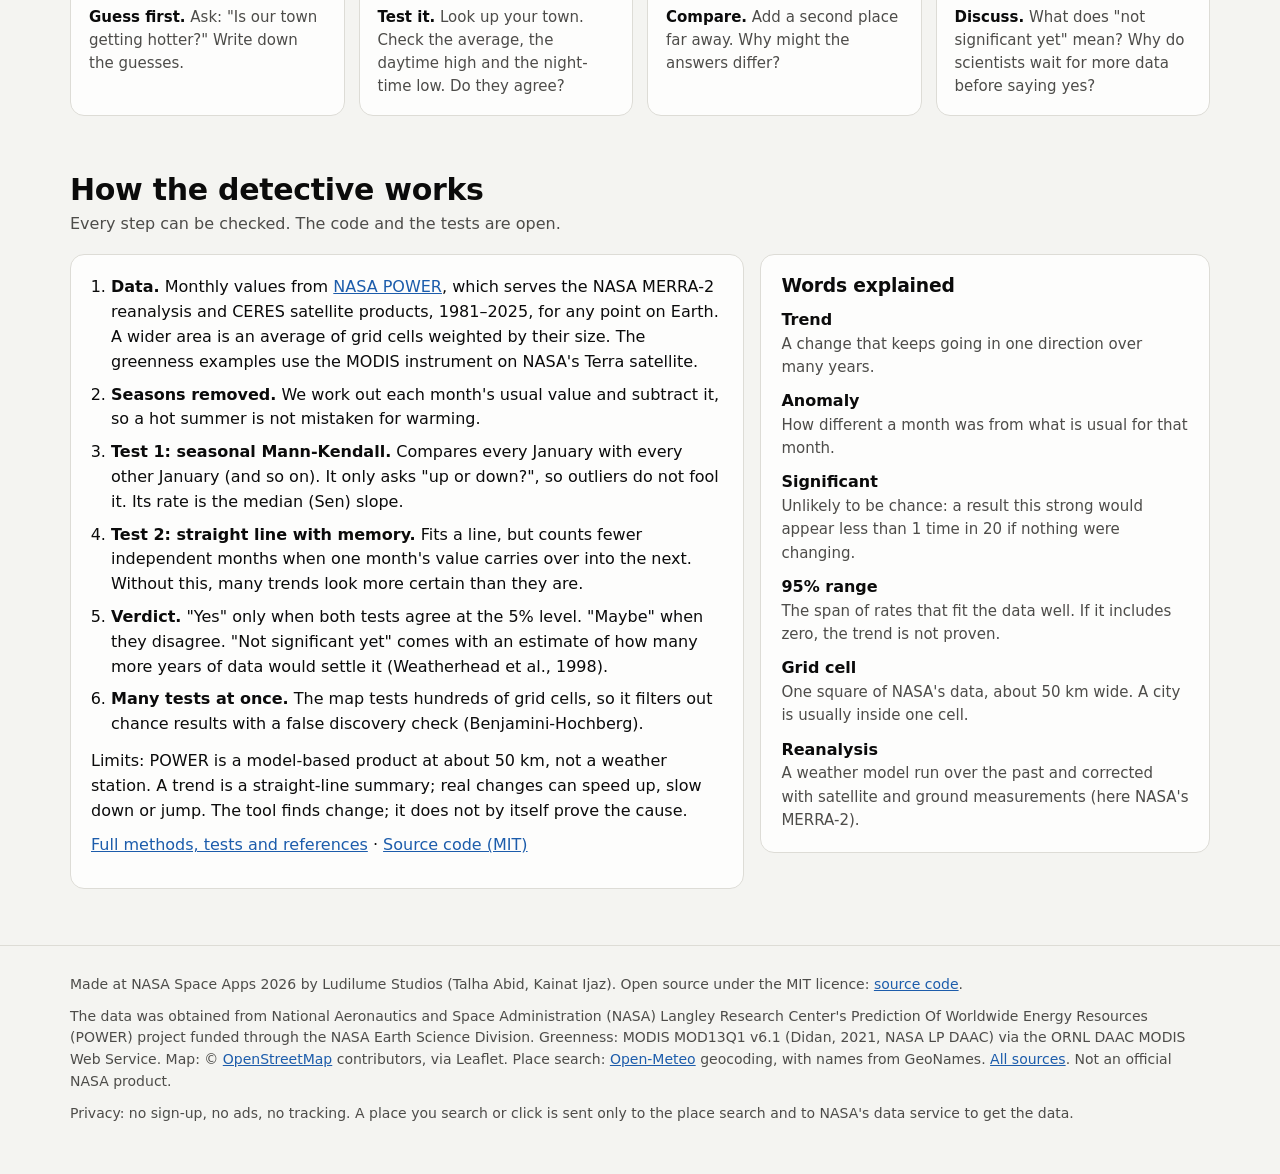
==== commit 318aa74d: "Redesign the site: place search, starter questions, side-by-side results, demo page Signed-off-by: T" ====
--- a/web/index.html
+++ b/web/index.html
@@ -3,111 +3,217 @@
 <head>
   <meta charset="utf-8">
   <meta name="viewport" content="width=device-width, initial-scale=1">
-  <title>Earth Trend Detective</title>
-  <meta name="description" content="Pick a place and a question, and test whether NASA Earth data shows a real trend. Built for NASA Space Apps 2026 by Ludilume Studios.">
+  <title>Earth Trend Detective: is it really changing?</title>
+  <meta name="description" content="Pick a place and a question. 45 years of NASA data and two honest statistical tests tell you if it is really changing, or if it is too soon to say.">
+  <meta property="og:title" content="Earth Trend Detective">
+  <meta property="og:description" content="Is it really changing, or is it too soon to say? Check any place on Earth with 45 years of NASA data.">
+  <meta property="og:type" content="website">
+  <meta property="og:url" content="https://earth-trend-detective.vercel.app/">
+  <meta property="og:image" content="https://earth-trend-detective.vercel.app/share.jpg">
+  <meta name="twitter:card" content="summary_large_image">
+  <meta name="theme-color" content="#0b1f3a">
   <link rel="icon" href="favicon.svg" type="image/svg+xml">
   <link rel="stylesheet" href="vendor/leaflet/leaflet.css">
   <link rel="stylesheet" href="css/app.css">
+  <script>
+    // Apply a saved light/dark choice before the page paints.
+    try {
+      const saved = localStorage.getItem("theme");
+      if (saved === "light" || saved === "dark") document.documentElement.dataset.theme = saved;
+    } catch { /* storage blocked: follow the system setting */ }
+  </script>
 </head>
 <body>
-  <header class="site-header">
-    <div class="wrap">
-      <p class="eyebrow">NASA Space Apps 2026 · Team Ludilume Studios</p>
-      <h1 id="product-name">Earth Trend Detective</h1>
-      <p class="tagline">Is it really changing, or is it too soon to say? Pick a place and a question, and 45 years of NASA data give you an honest answer.</p>
-      <nav class="top-nav">
-        <a href="#examples">Watch an example</a>
-        <a href="#explore">Explore any place</a>
-        <a href="#map-trends">Where is it changing?</a>
-        <a href="#methods">How it works</a>
+  <a class="skip-link" href="#explore">Skip to the explorer</a>
+
+  <div class="hero-band">
+    <header class="top-bar wrap">
+      <a class="brand" href="./" aria-label="Earth Trend Detective, home">
+        <svg viewBox="0 0 32 32" width="30" height="30" aria-hidden="true"><rect width="32" height="32" rx="7" fill="#2a78d6"/><polyline points="5,23 11,19 16,21 21,13 27,9" fill="none" stroke="#fff" stroke-width="3" stroke-linecap="round" stroke-linejoin="round"/></svg>
+        <span>Earth Trend Detective</span>
+      </a>
+      <nav class="top-nav" aria-label="Sections">
+        <a href="#examples">Examples</a>
+        <a href="#explore">Explore</a>
+        <a href="#map-trends">Map</a>
+        <a href="#classroom">For class</a>
+        <a href="#methods">Method</a>
       </nav>
-    </div>
-  </header>
+      <button id="theme-toggle" class="icon-button" type="button" aria-label="Switch between light and dark">
+        <svg viewBox="0 0 24 24" width="20" height="20" fill="none" stroke="currentColor" stroke-width="2" stroke-linecap="round" aria-hidden="true"><circle cx="12" cy="12" r="4.5"/><path d="M12 2v2.5M12 19.5V22M2 12h2.5M19.5 12H22M4.9 4.9l1.8 1.8M17.3 17.3l1.8 1.8M4.9 19.1l1.8-1.8M17.3 6.7l1.8-1.8"/></svg>
+      </button>
+    </header>
+
+    <section class="hero wrap" aria-labelledby="hero-title">
+      <div class="hero-text">
+        <p class="eyebrow">NASA Space Apps 2026 · Team Ludilume Studios</p>
+        <h1 id="hero-title">Is it really changing, or is it too soon to say?</h1>
+        <p class="lead">Pick any place on Earth and ask a question. 45 years of NASA data and two honest tests give you a verdict in plain words.</p>
+        <div class="hero-actions">
+          <a class="button primary" href="#explore" id="start-button">Open your own case</a>
+          <a class="button ghost" href="demo">Watch the 30-second demo</a>
+        </div>
+        <p class="starter-label">Or start with a question:</p>
+        <div id="starters" class="starters"></div>
+      </div>
+      <div class="hero-case" id="hero-case" aria-label="A real result from NASA data" hidden></div>
+    </section>
+  </div>
+
+  <section class="steps wrap" aria-label="How it works in three steps">
+    <div class="step-card"><span class="step-number">1</span><div><strong>Pick a place</strong><p>Search a city, click the map, or use where you are.</p></div></div>
+    <div class="step-card"><span class="step-number">2</span><div><strong>Ask a question</strong><p>Hotter? Wetter? Less snow? 14 NASA variables, each explained in one line.</p></div></div>
+    <div class="step-card"><span class="step-number">3</span><div><strong>Get an honest verdict</strong><p>Yes, maybe, not yet (and how long to wait), or no. Then see where else it is changing.</p></div></div>
+  </section>
 
   <main class="wrap">
-    <section id="examples" class="panel" aria-labelledby="examples-title">
-      <h2 id="examples-title">Watch an example</h2>
-      <p class="muted">Step-by-step investigations with numbers computed from NASA data. They load instantly, even if NASA's servers are busy.</p>
+    <section id="examples" class="section" aria-labelledby="examples-title">
+      <div class="section-head">
+        <h2 id="examples-title">Cases already solved</h2>
+        <p>Step-by-step examples with real NASA data. They open instantly, even when NASA's servers are busy.</p>
+      </div>
       <div id="story-list" class="story-list"></div>
-      <div id="story-player" class="story-player" hidden></div>
-    </section>
-
-    <section id="explore" class="panel" aria-labelledby="explore-title">
-      <h2 id="explore-title">Explore any place</h2>
-
-      <div class="step">
-        <h3><span class="step-number">1</span> Where?</h3>
-        <p class="muted">Click the map, or pick a place below.</p>
-        <div id="map" class="map" aria-label="Map. Click to choose a place."></div>
-        <div id="presets" class="chips" aria-label="Example places"></div>
-        <div class="place-row">
-          <label>Latitude <input id="lat" type="number" step="0.01" min="-89" max="89" inputmode="decimal"></label>
-          <label>Longitude <input id="lon" type="number" step="0.01" min="-180" max="180" inputmode="decimal"></label>
-          <fieldset class="area-choice">
-            <legend>Area</legend>
-            <label><input type="radio" name="area" value="cell" checked> One grid cell (about 50 km)</label>
-            <label><input type="radio" name="area" value="box"> Wider area (2° × 2°, about 200 km)</label>
+      <div id="story-player" class="story-player panel" hidden></div>
+    </section>
+
+    <section id="explore" class="section" aria-labelledby="explore-title">
+      <div class="section-head">
+        <h2 id="explore-title">Open your own case</h2>
+        <p>Choose a place and a question. The result appears beside your choices and updates when you change them.</p>
+      </div>
+      <div class="workspace">
+        <div class="controls panel">
+          <fieldset class="control-group">
+            <legend><span class="step-number small">1</span> Where?</legend>
+            <div class="search">
+              <svg class="search-icon" viewBox="0 0 24 24" width="18" height="18" fill="none" stroke="currentColor" stroke-width="2.2" stroke-linecap="round" aria-hidden="true"><circle cx="11" cy="11" r="7"/><path d="M20 20l-3.5-3.5"/></svg>
+              <input id="place-search" type="search" placeholder="Search a city or place" autocomplete="off" spellcheck="false"
+                role="combobox" aria-expanded="false" aria-controls="place-options" aria-autocomplete="list" aria-label="Search a city or place">
+              <ul id="place-options" class="search-options" role="listbox" hidden></ul>
+            </div>
+            <div class="place-buttons">
+              <button id="use-location" class="chip" type="button">
+                <svg viewBox="0 0 24 24" width="14" height="14" fill="none" stroke="currentColor" stroke-width="2.4" stroke-linecap="round" aria-hidden="true"><circle cx="12" cy="12" r="3"/><path d="M12 2v4M12 18v4M2 12h4M18 12h4"/></svg>
+                Where I am
+              </button>
+              <span id="presets" class="chips"></span>
+            </div>
+            <div id="map" class="map" role="application" aria-label="Map. Click to choose a place."></div>
+            <p id="map-hint" class="hint">Click the map to choose a place.</p>
+            <p id="chosen-place" class="chosen-place" aria-live="polite"></p>
+            <details class="more-options">
+              <summary>More options</summary>
+              <div class="place-row">
+                <label>Latitude <input id="lat" type="number" step="0.01" min="-90" max="90" inputmode="decimal"></label>
+                <label>Longitude <input id="lon" type="number" step="0.01" min="-180" max="180" inputmode="decimal"></label>
+              </div>
+              <div class="area-choice" role="radiogroup" aria-label="Size of the area">
+                <label><input type="radio" name="area" value="cell" checked> One grid cell (about 50 km)</label>
+                <label><input type="radio" name="area" value="box"> Wider area (2° × 2°, about 200 km)</label>
+              </div>
+            </details>
           </fieldset>
-        </div>
-      </div>
-
-      <div class="step">
-        <h3><span class="step-number">2</span> What do you want to know?</h3>
-        <label class="helper">Not sure where to start? This place is
-          <select id="place-type"><option value="">choose a kind of place…</option></select>
-        </label>
-        <p id="place-type-reason" class="muted" aria-live="polite"></p>
-        <div id="themes" class="tabs" role="tablist"></div>
-        <div id="variables" class="variable-grid"></div>
-      </div>
-
-      <div class="step">
-        <button id="run" class="primary" type="button">Test for a trend</button>
-        <span id="status" class="status" aria-live="polite"></span>
-      </div>
-
-      <div id="results" hidden></div>
-    </section>
-
-    <section id="map-trends" class="panel" aria-labelledby="map-title">
-      <h2 id="map-title">Where is it changing?</h2>
-      <p class="muted">Test every grid cell around your place at once, for the question you chose above. Click a cell to see its full result.</p>
-      <div class="place-row">
-        <label>Area
-          <select id="map-size">
-            <option value="6">6° × 6° (about 650 km across)</option>
-            <option value="10">10° × 10° (about 1,100 km across)</option>
-          </select>
-        </label>
-        <button id="map-run" class="primary" type="button">Map the trend</button>
-        <span id="map-status" class="status" aria-live="polite"></span>
-      </div>
-      <p id="map-question" class="map-question"></p>
-      <div id="trend-map" class="map tall" aria-label="Map of trends. Each square is one grid cell."></div>
-      <div id="map-legend"></div>
-      <p id="map-summary" class="map-summary" aria-live="polite"></p>
-      <p class="source">Each cell is tested on its own. Because so many cells are tested at once, a cell only counts as a clear trend if it also passes a false discovery check (Benjamini-Hochberg, 5%), so chance results are filtered out. <span id="map-source"></span></p>
-    </section>
-
-    <section id="methods" class="panel prose" aria-labelledby="methods-title">
-      <h2 id="methods-title">How it works</h2>
-      <ol>
-        <li><strong>Data.</strong> Monthly values from <a href="https://power.larc.nasa.gov/">NASA POWER</a>, which serves the NASA MERRA-2 reanalysis and CERES satellite products, 1981–2025, for any point on Earth. A wider area is an average of grid cells weighted by their size.</li>
-        <li><strong>Seasons removed.</strong> We work out each month's usual value and subtract it, so a hot summer is not mistaken for warming. These differences are the <em>anomalies</em>.</li>
-        <li><strong>Test 1: seasonal Mann-Kendall.</strong> Compares every January with every other January (and so on). It only asks "up or down?", so outliers do not fool it. Its rate is the median (Sen) slope.</li>
-        <li><strong>Test 2: least-squares on anomalies.</strong> Fits a straight line, but counts fewer independent months when one month's value carries over into the next (autocorrelation). Without this, many trends look more certain than they are.</li>
-        <li><strong>Many tests at once.</strong> The map tests hundreds of grid cells, so it filters out chance results with a false discovery check (Benjamini-Hochberg).</li>
-        <li><strong>Verdict.</strong> "Yes" only when both tests agree at the 5% level. "Maybe" when they disagree. "Not significant yet" comes with an estimate of how many more years of data would settle it (Weatherhead et al., 1998).</li>
+
+          <fieldset class="control-group">
+            <legend><span class="step-number small">2</span> What do you want to know?</legend>
+            <div id="themes" class="tabs" role="tablist" aria-label="Kind of question"></div>
+            <div id="variables" class="variable-list"></div>
+            <label class="helper">Not sure? This place is
+              <select id="place-type"><option value="">choose a kind of place…</option></select>
+            </label>
+            <p id="place-type-reason" class="hint" aria-live="polite"></p>
+          </fieldset>
+
+          <button id="run" class="button primary wide" type="button">Test for a trend</button>
+        </div>
+
+        <div class="results-column">
+          <p id="status" class="status" role="status" aria-live="polite"></p>
+          <div id="results-empty" class="empty panel">
+            <svg viewBox="0 0 120 70" width="160" height="94" aria-hidden="true"><polyline points="6,52 22,44 36,50 52,34 66,40 82,22 98,28 114,10" fill="none" stroke="var(--series-1)" stroke-width="3" stroke-linecap="round" stroke-linejoin="round"/><line x1="6" y1="58" x2="114" y2="16" stroke="var(--trend)" stroke-width="2.5" stroke-linecap="round" stroke-dasharray="1 7"/></svg>
+            <h3>Your case file will appear here</h3>
+            <p>Search a place or click the map, choose a question, and the verdict shows up with its charts.</p>
+          </div>
+          <div id="results" class="results" hidden></div>
+        </div>
+      </div>
+    </section>
+
+    <section id="map-trends" class="section" aria-labelledby="map-title">
+      <div class="section-head">
+        <h2 id="map-title">Where is it changing?</h2>
+        <p>Test every grid cell around your place at once, for the question you chose above. Click a cell to open its case.</p>
+      </div>
+      <div class="panel">
+        <div class="map-controls">
+          <label>Area
+            <select id="map-size">
+              <option value="6">6° × 6° (about 650 km across)</option>
+              <option value="10">10° × 10° (about 1,100 km across)</option>
+            </select>
+          </label>
+          <button id="map-run" class="button primary" type="button">Map the trend</button>
+          <span id="map-status" class="status" role="status" aria-live="polite"></span>
+        </div>
+        <p id="map-question" class="map-question"></p>
+        <div id="trend-map" class="map tall" role="application" aria-label="Map of trends. Each square is one grid cell."></div>
+        <div id="map-legend"></div>
+        <p id="map-summary" class="map-summary" aria-live="polite"></p>
+        <p class="source">Each cell is tested on its own. Because so many cells are tested at once, a cell only counts as a clear trend if it also passes a false discovery check (Benjamini-Hochberg, 5%), so chance results are filtered out. <span id="map-source"></span></p>
+      </div>
+    </section>
+
+    <section id="classroom" class="section" aria-labelledby="class-title">
+      <div class="section-head">
+        <h2 id="class-title">Use it in class (15 minutes)</h2>
+        <p>A short activity for school or college students. No sign-up, works on phones.</p>
+      </div>
+      <ol class="class-steps">
+        <li><strong>Guess first.</strong> Ask: "Is our town getting hotter?" Write down the guesses.</li>
+        <li><strong>Test it.</strong> Look up your town. Check the average, the daytime high and the night-time low. Do they agree?</li>
+        <li><strong>Compare.</strong> Add a second place far away. Why might the answers differ?</li>
+        <li><strong>Discuss.</strong> What does "not significant yet" mean? Why do scientists wait for more data before saying yes?</li>
       </ol>
-      <p>Limits: POWER is a model-based product at about 50 km, not a weather station. A trend is a straight-line summary; real changes can speed up, slow down or jump. The tool finds change; it does not by itself prove the cause.</p>
-      <p>Full methods, tests and references: <a href="https://github.com/talhaabidj/earth-trend-detective/blob/main/docs/METHODS.md">METHODS.md</a>.</p>
+    </section>
+
+    <section id="methods" class="section" aria-labelledby="methods-title">
+      <div class="section-head">
+        <h2 id="methods-title">How the detective works</h2>
+        <p>Every step can be checked. The code and the tests are open.</p>
+      </div>
+      <div class="method-grid">
+        <div class="panel prose">
+          <ol>
+            <li><strong>Data.</strong> Monthly values from <a href="https://power.larc.nasa.gov/">NASA POWER</a>, which serves the NASA MERRA-2 reanalysis and CERES satellite products, 1981–2025, for any point on Earth. A wider area is an average of grid cells weighted by their size. The greenness examples use the MODIS instrument on NASA's Terra satellite.</li>
+            <li><strong>Seasons removed.</strong> We work out each month's usual value and subtract it, so a hot summer is not mistaken for warming.</li>
+            <li><strong>Test 1: seasonal Mann-Kendall.</strong> Compares every January with every other January (and so on). It only asks "up or down?", so outliers do not fool it. Its rate is the median (Sen) slope.</li>
+            <li><strong>Test 2: straight line with memory.</strong> Fits a line, but counts fewer independent months when one month's value carries over into the next. Without this, many trends look more certain than they are.</li>
+            <li><strong>Verdict.</strong> "Yes" only when both tests agree at the 5% level. "Maybe" when they disagree. "Not significant yet" comes with an estimate of how many more years of data would settle it (Weatherhead et al., 1998).</li>
+            <li><strong>Many tests at once.</strong> The map tests hundreds of grid cells, so it filters out chance results with a false discovery check (Benjamini-Hochberg).</li>
+          </ol>
+          <p>Limits: POWER is a model-based product at about 50 km, not a weather station. A trend is a straight-line summary; real changes can speed up, slow down or jump. The tool finds change; it does not by itself prove the cause.</p>
+          <p><a href="https://github.com/talhaabidj/earth-trend-detective/blob/main/docs/METHODS.md">Full methods, tests and references</a> · <a href="https://github.com/talhaabidj/earth-trend-detective">Source code (MIT)</a></p>
+        </div>
+        <div class="panel prose">
+          <h3>Words explained</h3>
+          <dl class="glossary">
+            <dt>Trend</dt><dd>A change that keeps going in one direction over many years.</dd>
+            <dt>Anomaly</dt><dd>How different a month was from what is usual for that month.</dd>
+            <dt>Significant</dt><dd>Unlikely to be chance: a result this strong would appear less than 1 time in 20 if nothing were changing.</dd>
+            <dt>95% range</dt><dd>The span of rates that fit the data well. If it includes zero, the trend is not proven.</dd>
+            <dt>Grid cell</dt><dd>One square of NASA's data, about 50 km wide. A city is usually inside one cell.</dd>
+            <dt>Reanalysis</dt><dd>A weather model run over the past and corrected with satellite and ground measurements (here NASA's MERRA-2).</dd>
+          </dl>
+        </div>
+      </div>
     </section>
   </main>
 
   <footer class="site-footer">
     <div class="wrap">
       <p>Made at NASA Space Apps 2026 by Ludilume Studios (Talha Abid, Kainat Ijaz). Open source under the MIT licence: <a href="https://github.com/talhaabidj/earth-trend-detective">source code</a>.</p>
-      <p>The data was obtained from National Aeronautics and Space Administration (NASA) Langley Research Center's Prediction Of Worldwide Energy Resources (POWER) project funded through the NASA Earth Science Division. Greenness: MODIS MOD13Q1 v6.1 (Didan, 2021, NASA LP DAAC) via the ORNL DAAC MODIS Web Service. Map: © <a href="https://www.openstreetmap.org/copyright">OpenStreetMap</a> contributors, via Leaflet. <a href="https://github.com/talhaabidj/earth-trend-detective/blob/main/docs/DATA_SOURCES.md">All sources</a>. Not an official NASA product.</p>
+      <p>The data was obtained from National Aeronautics and Space Administration (NASA) Langley Research Center's Prediction Of Worldwide Energy Resources (POWER) project funded through the NASA Earth Science Division. Greenness: MODIS MOD13Q1 v6.1 (Didan, 2021, NASA LP DAAC) via the ORNL DAAC MODIS Web Service. Map: © <a href="https://www.openstreetmap.org/copyright">OpenStreetMap</a> contributors, via Leaflet. Place search: <a href="https://open-meteo.com/">Open-Meteo</a> geocoding, with names from GeoNames. <a href="https://github.com/talhaabidj/earth-trend-detective/blob/main/docs/DATA_SOURCES.md">All sources</a>. Not an official NASA product.</p>
+      <p>Privacy: no sign-up, no ads, no tracking. A place you search or click is sent only to the place search and to NASA's data service to get the data.</p>
     </div>
   </footer>
 
--- a/web/css/app.css
+++ b/web/css/app.css
@@ -1,160 +1,280 @@
+/* Colours and sizes are set once here; the dark values are repeated for the system setting and
+   for the theme button. */
 :root {
   color-scheme: light;
-  --surface-0: #f4f4f2;
-  --surface-1: #fcfcfb;
-  --surface-2: #ecebe7;
-  --border: #dddcd7;
+  --page: #f4f4f1;
+  --surface-1: #fdfdfc;
+  --surface-2: #eeede9;
+  --border: #dddcd6;
   --text-primary: #0b0b0b;
-  --text-secondary: #52514e;
-  --text-muted: #6d6c68;
+  --text-secondary: #4d4c49;
+  --text-muted: #6a6965;
   --accent: #2a78d6;
-  --accent-ink: #1c5cab;
   --accent-strong: #1c5cab;
+  --accent-soft: #e6f0fc;
+  --link: #1c5cab;
   --series-1: #2a78d6;
-  --series-faint: #9ec5f4;
+  --series-faint: #a9cbf5;
   --trend: #eb6834;
-  --trend-band: rgba(235, 104, 52, 0.14);
-  --grid: #e4e3df;
+  --trend-band: rgba(235, 104, 52, 0.15);
+  --grid: #e6e5e0;
   --clear: #0f7b3e;
-  --clear-bg: #e8f5ec;
-  --mixed: #9a6200;
-  --mixed-bg: #fff4dd;
+  --clear-bg: #e7f5ec;
+  --mixed: #8f5b00;
+  --mixed-bg: #fff3d9;
   --not-yet: #1c5cab;
-  --not-yet-bg: #e8f1fc;
-  --none: #52514e;
-  --none-bg: #efeeea;
-  --radius: 10px;
+  --not-yet-bg: #e6f0fc;
+  --none: #4d4c49;
+  --none-bg: #eeede9;
+  --error: #b3261e;
+  --hero-top: #0b1f3a;
+  --hero-bottom: #14407a;
+  --shadow: 0 1px 2px rgba(11, 31, 58, 0.06), 0 8px 24px rgba(11, 31, 58, 0.08);
+  --radius: 14px;
   --font: system-ui, -apple-system, "Segoe UI", Roboto, "Helvetica Neue", Arial, sans-serif;
 }
 @media (prefers-color-scheme: dark) {
   :root:not([data-theme="light"]) {
     color-scheme: dark;
-    --surface-0: #121211;
-    --surface-1: #1a1a19;
-    --surface-2: #262624;
-    --border: #353532;
-    --text-primary: #f0efec;
-    --text-secondary: #c3c2b7;
-    --text-muted: #9e9d95;
+    --page: #0f1114;
+    --surface-1: #181b20;
+    --surface-2: #23272e;
+    --border: #323741;
+    --text-primary: #f1f0ed;
+    --text-secondary: #c5c4bc;
+    --text-muted: #9c9b94;
     --accent: #3987e5;
-    --accent-ink: #86b6ef;
     --accent-strong: #1c5cab;
-    --series-1: #3987e5;
-    --series-faint: #2b4a72;
-    --trend: #e8784a;
-    --trend-band: rgba(232, 120, 74, 0.18);
-    --grid: #2c2c2a;
-    --clear: #5cc98a;
-    --clear-bg: #15291d;
-    --mixed: #e5b04a;
-    --mixed-bg: #2e2412;
-    --not-yet: #86b6ef;
-    --not-yet-bg: #142236;
-    --none: #c3c2b7;
-    --none-bg: #262624;
+    --accent-soft: #15273f;
+    --link: #8dbcf2;
+    --series-1: #4a94ea;
+    --series-faint: #2a4670;
+    --trend: #ec7b4d;
+    --trend-band: rgba(236, 123, 77, 0.2);
+    --grid: #2a2e36;
+    --clear: #62cf91;
+    --clear-bg: #13281c;
+    --mixed: #e8b452;
+    --mixed-bg: #2d2311;
+    --not-yet: #8dbcf2;
+    --not-yet-bg: #142337;
+    --none: #c5c4bc;
+    --none-bg: #23272e;
+    --error: #f2908a;
+    --hero-top: #081528;
+    --hero-bottom: #0e2c55;
+    --shadow: 0 1px 2px rgba(0, 0, 0, 0.3), 0 8px 24px rgba(0, 0, 0, 0.35);
   }
 }
+:root[data-theme="dark"] {
+  color-scheme: dark;
+  --page: #0f1114;
+  --surface-1: #181b20;
+  --surface-2: #23272e;
+  --border: #323741;
+  --text-primary: #f1f0ed;
+  --text-secondary: #c5c4bc;
+  --text-muted: #9c9b94;
+  --accent: #3987e5;
+  --accent-strong: #1c5cab;
+  --accent-soft: #15273f;
+  --link: #8dbcf2;
+  --series-1: #4a94ea;
+  --series-faint: #2a4670;
+  --trend: #ec7b4d;
+  --trend-band: rgba(236, 123, 77, 0.2);
+  --grid: #2a2e36;
+  --clear: #62cf91;
+  --clear-bg: #13281c;
+  --mixed: #e8b452;
+  --mixed-bg: #2d2311;
+  --not-yet: #8dbcf2;
+  --not-yet-bg: #142337;
+  --none: #c5c4bc;
+  --none-bg: #23272e;
+  --error: #f2908a;
+  --hero-top: #081528;
+  --hero-bottom: #0e2c55;
+  --shadow: 0 1px 2px rgba(0, 0, 0, 0.3), 0 8px 24px rgba(0, 0, 0, 0.35);
+}
 
 * { box-sizing: border-box; }
-html { scroll-behavior: smooth; }
-body {
-  margin: 0;
-  background: var(--surface-0);
-  color: var(--text-primary);
-  font: 16px/1.55 var(--font);
-}
-a { color: var(--accent-ink); }
-.wrap { max-width: 1040px; margin: 0 auto; padding: 0 16px; }
-.muted { color: var(--text-secondary); }
-
-.site-header { padding: 40px 0 24px; }
-.eyebrow { margin: 0 0 6px; font-size: 14px; color: var(--text-muted); letter-spacing: 0.02em; }
-h1 { margin: 0 0 8px; font-size: clamp(30px, 6vw, 46px); line-height: 1.1; letter-spacing: -0.02em; }
-.tagline { margin: 0 0 18px; max-width: 46em; font-size: 18px; color: var(--text-secondary); }
-.top-nav { display: flex; flex-wrap: wrap; gap: 8px; }
-.top-nav a {
-  padding: 8px 14px; border-radius: 999px; background: var(--surface-1);
-  border: 1px solid var(--border); text-decoration: none; color: var(--text-primary); font-weight: 600; font-size: 15px;
-}
-
-.panel {
-  background: var(--surface-1); border: 1px solid var(--border); border-radius: var(--radius);
-  padding: 24px; margin: 0 0 24px;
-}
-.panel h2 { margin: 0 0 6px; font-size: 24px; }
-.step { margin-top: 24px; }
-.step h3 { margin: 0 0 6px; font-size: 18px; display: flex; align-items: center; gap: 10px; }
-.step-number {
-  display: inline-grid; place-items: center; width: 28px; height: 28px; border-radius: 50%;
-  background: var(--accent-strong); color: #fff; font-size: 15px;
-}
-
-.map { height: 320px; border-radius: var(--radius); border: 1px solid var(--border); margin: 8px 0 12px; z-index: 0; }
-.map.tall { height: 460px; }
-.map-question { font-weight: 600; margin: 12px 0 0; }
-.map-summary { font-size: 17px; margin: 10px 0 4px; }
-.map-legend { display: flex; flex-wrap: wrap; gap: 6px 14px; font-size: 13px; color: var(--text-secondary); margin-top: 10px; align-items: center; }
-.map-legend i { display: inline-block; width: 14px; height: 14px; border-radius: 3px; vertical-align: -2px; margin-right: 5px; }
-.chips { display: flex; flex-wrap: wrap; gap: 8px; margin-bottom: 12px; }
-.chip, .tab {
-  font: inherit; font-size: 15px; padding: 7px 13px; border-radius: 999px; cursor: pointer;
-  background: var(--surface-2); color: var(--text-primary); border: 1px solid transparent;
-}
-.chip:hover, .tab:hover { border-color: var(--border); }
+html { scroll-behavior: smooth; scroll-padding-top: 16px; }
+@media (prefers-reduced-motion: reduce) {
+  html { scroll-behavior: auto; }
+  * { transition: none !important; animation: none !important; }
+}
+body { margin: 0; background: var(--page); color: var(--text-primary); font: 16px/1.55 var(--font); }
+a { color: var(--link); }
+h1, h2, h3, h4 { line-height: 1.2; letter-spacing: -0.01em; }
+p { margin: 0 0 10px; }
+.wrap { max-width: 1180px; margin: 0 auto; padding: 0 20px; }
+:focus-visible { outline: 3px solid var(--accent); outline-offset: 2px; border-radius: 4px; }
+.skip-link { position: absolute; left: -999px; top: 8px; background: var(--surface-1); color: var(--text-primary); padding: 8px 14px; border-radius: 8px; z-index: 2000; }
+.skip-link:focus { left: 8px; }
+
+/* --- Top bar and hero ------------------------------------------------------------------------ */
+.hero-band { background: linear-gradient(165deg, var(--hero-top), var(--hero-bottom)); color: #fff; padding-bottom: 76px; }
+.top-bar { display: flex; align-items: center; gap: 16px; padding-top: 16px; padding-bottom: 16px; }
+.brand { display: flex; align-items: center; gap: 10px; color: #fff; text-decoration: none; font-weight: 700; font-size: 17px; }
+.top-nav { display: flex; gap: 4px; margin-left: auto; flex-wrap: wrap; }
+.top-nav a { color: #dbe6f5; text-decoration: none; padding: 7px 12px; border-radius: 999px; font-size: 15px; font-weight: 600; }
+.top-nav a:hover { background: rgba(255, 255, 255, 0.12); color: #fff; }
+.icon-button { display: inline-grid; place-items: center; width: 38px; height: 38px; border-radius: 50%; border: 1px solid rgba(255, 255, 255, 0.3); background: transparent; color: #fff; cursor: pointer; }
+.icon-button:hover { background: rgba(255, 255, 255, 0.12); }
+
+.hero { display: grid; grid-template-columns: minmax(0, 1.1fr) minmax(0, 0.9fr); gap: 44px; align-items: center; padding-top: 36px; }
+.eyebrow { font-size: 14px; color: #a9c3e6; letter-spacing: 0.03em; margin-bottom: 12px; }
+.hero h1 { margin: 0 0 16px; font-size: clamp(32px, 4.6vw, 52px); line-height: 1.08; letter-spacing: -0.025em; }
+.lead { font-size: 19px; color: #dbe6f5; max-width: 34em; margin-bottom: 22px; }
+.hero-actions { display: flex; flex-wrap: wrap; gap: 10px; margin-bottom: 24px; }
+.starter-label { font-size: 14px; color: #a9c3e6; margin-bottom: 8px; }
+.starters { display: flex; flex-wrap: wrap; gap: 8px; }
+.starter { font: inherit; font-size: 14.5px; padding: 8px 14px; border-radius: 999px; cursor: pointer; background: rgba(255, 255, 255, 0.1); color: #fff; border: 1px solid rgba(255, 255, 255, 0.28); }
+.starter:hover { background: rgba(255, 255, 255, 0.2); }
+
+.hero-case { background: var(--surface-1); color: var(--text-primary); border-radius: 18px; padding: 20px 22px 16px; box-shadow: 0 20px 50px rgba(0, 0, 0, 0.35); }
+.hero-case .result { margin: 0; padding: 0; border: 0; background: none; }
+.hero-case .result-head h3 { font-size: 19px; }
+.hero-case .verdict { margin: 12px 0 8px; padding: 12px 14px; }
+.hero-case .verdict h4 { font-size: 18px; }
+.hero-case .verdict p:last-child { display: none; }
+.hero-case .result-tabs, .hero-case .source, .hero-case .warnings, .hero-case .panel-note { display: none; }
+.hero-case .result-panel { padding: 0; border: 0; }
+.hero-case-foot { display: flex; align-items: center; justify-content: space-between; gap: 10px; margin-top: 6px; }
+.dots { display: flex; gap: 8px; }
+.dot { width: 26px; height: 26px; border-radius: 50%; border: 0; background: transparent; cursor: pointer; display: grid; place-items: center; padding: 0; }
+.dot::before { content: ""; width: 9px; height: 9px; border-radius: 50%; background: var(--border); }
+.dot[aria-pressed="true"]::before { background: var(--accent); }
+.text-button { font: inherit; font-weight: 600; font-size: 15px; background: none; border: 0; color: var(--link); cursor: pointer; padding: 6px 2px; }
+
+/* --- Buttons and small controls -------------------------------------------------------------- */
+.button { display: inline-flex; align-items: center; justify-content: center; gap: 8px; font: inherit; font-weight: 700; font-size: 16px; padding: 11px 20px; border-radius: 999px; border: 1px solid transparent; cursor: pointer; text-decoration: none; }
+.button.primary { background: var(--accent-strong); color: #fff; }
+.hero-band .button.primary { background: #fff; color: #0b1f3a; }
+.button.primary:hover { filter: brightness(1.08); }
+.button.primary:disabled { opacity: 0.6; cursor: progress; }
+.button.ghost { background: transparent; color: #fff; border-color: rgba(255, 255, 255, 0.45); }
+.button.ghost:hover { background: rgba(255, 255, 255, 0.12); }
+.button.secondary { background: var(--surface-1); color: var(--text-primary); border-color: var(--border); font-size: 15px; font-weight: 600; padding: 8px 14px; }
+.button.secondary:hover { border-color: var(--accent); }
+.button.wide { width: 100%; }
+.chips { display: inline-flex; flex-wrap: wrap; gap: 6px; }
+.chip, .tab { display: inline-flex; align-items: center; gap: 6px; font: inherit; font-size: 14px; padding: 6px 12px; border-radius: 999px; cursor: pointer; background: var(--surface-2); color: var(--text-primary); border: 1px solid transparent; }
+.chip:hover, .tab:hover { border-color: var(--accent); }
 .chip[aria-pressed="true"], .tab[aria-selected="true"] { background: var(--accent-strong); color: #fff; }
-.place-row { display: flex; flex-wrap: wrap; gap: 12px 20px; align-items: flex-end; }
-.place-row label { display: flex; flex-direction: column; font-size: 14px; color: var(--text-secondary); }
-input[type="number"], select {
-  font: inherit; color: var(--text-primary); background: var(--surface-1);
-  border: 1px solid var(--border); border-radius: 8px; padding: 7px 10px; min-width: 0;
-}
-input[type="number"] { width: 130px; }
-.area-choice { border: 0; padding: 0; margin: 0; display: flex; flex-direction: column; gap: 4px; }
-.area-choice legend { font-size: 14px; color: var(--text-secondary); padding: 0; margin-bottom: 4px; }
-.area-choice label { flex-direction: row; gap: 6px; align-items: center; color: var(--text-primary); font-size: 15px; }
-.helper { display: block; margin-bottom: 4px; }
-.tabs { display: flex; flex-wrap: wrap; gap: 8px; margin: 12px 0; }
-
-.variable-grid { display: grid; grid-template-columns: repeat(auto-fill, minmax(230px, 1fr)); gap: 10px; }
-.variable-card {
-  text-align: left; font: inherit; cursor: pointer; padding: 12px 14px; border-radius: var(--radius);
-  background: var(--surface-1); color: var(--text-primary); border: 1px solid var(--border);
-}
+input[type="number"], input[type="search"], select { font: inherit; color: var(--text-primary); background: var(--surface-1); border: 1px solid var(--border); border-radius: 10px; padding: 8px 10px; min-width: 0; }
+.step-number { display: inline-grid; place-items: center; flex: none; width: 34px; height: 34px; border-radius: 50%; background: var(--accent-strong); color: #fff; font-weight: 700; }
+.step-number.small { width: 26px; height: 26px; font-size: 14px; }
+
+/* --- Three steps ----------------------------------------------------------------------------- */
+.steps { display: grid; grid-template-columns: repeat(3, 1fr); gap: 16px; margin-top: -44px; position: relative; }
+.step-card { display: flex; gap: 14px; align-items: flex-start; background: var(--surface-1); border: 1px solid var(--border); border-radius: var(--radius); padding: 16px 18px; box-shadow: var(--shadow); }
+.step-card strong { display: block; font-size: 17px; margin-bottom: 2px; }
+.step-card p { margin: 0; font-size: 14.5px; color: var(--text-secondary); }
+
+/* --- Sections and panels --------------------------------------------------------------------- */
+.section { margin: 56px 0 0; }
+.section-head { margin-bottom: 18px; }
+.section-head h2 { margin: 0 0 4px; font-size: clamp(24px, 3vw, 30px); }
+.section-head p { margin: 0; color: var(--text-secondary); max-width: 46em; }
+.panel { background: var(--surface-1); border: 1px solid var(--border); border-radius: var(--radius); padding: 20px; }
+.hint { font-size: 13.5px; color: var(--text-muted); margin: 6px 0 0; }
+.source { font-size: 13.5px; color: var(--text-muted); margin: 12px 0 0; }
+.status { min-height: 0; margin: 0; color: var(--text-secondary); }
+.status:not(:empty) { margin-bottom: 12px; padding: 10px 14px; border-radius: 10px; background: var(--accent-soft); }
+.status.error { color: var(--error); background: var(--mixed-bg); }
+.status.busy::before { content: ""; display: inline-block; width: 14px; height: 14px; margin-right: 8px; vertical-align: -2px; border: 2px solid var(--accent); border-right-color: transparent; border-radius: 50%; animation: spin 0.8s linear infinite; }
+@keyframes spin { to { transform: rotate(360deg); } }
+
+/* --- Examples -------------------------------------------------------------------------------- */
+.story-list { display: grid; grid-template-columns: repeat(auto-fit, minmax(230px, 1fr)); gap: 14px; }
+.story-card { text-align: left; font: inherit; color: var(--text-primary); cursor: pointer; padding: 16px 18px; border-radius: var(--radius); border: 1px solid var(--border); background: var(--surface-1); display: flex; flex-direction: column; gap: 6px; }
+.story-card:hover, .story-card[aria-pressed="true"] { border-color: var(--accent); box-shadow: var(--shadow); }
+.story-card strong { font-size: 17px; }
+.story-card span { font-size: 14.5px; color: var(--text-secondary); }
+.badges { display: flex; flex-wrap: wrap; gap: 6px; margin-top: auto; padding-top: 6px; }
+.badge { font-size: 12.5px; font-weight: 700; padding: 3px 9px; border-radius: 999px; }
+.badge.clear { background: var(--clear-bg); color: var(--clear); }
+.badge.mixed { background: var(--mixed-bg); color: var(--mixed); }
+.badge.not-yet { background: var(--not-yet-bg); color: var(--not-yet); }
+.badge.none { background: var(--none-bg); color: var(--none); }
+.story-player { margin-top: 16px; }
+.story-top { display: flex; justify-content: space-between; align-items: center; gap: 12px; }
+.story-top h3 { margin: 0; font-size: 20px; }
+.story-step-label { font-size: 13.5px; color: var(--text-muted); margin: 2px 0 10px; }
+.story-text { font-size: 17px; max-width: 52em; }
+.story-nav { display: flex; gap: 10px; align-items: center; margin-top: 16px; }
+
+/* --- Explorer -------------------------------------------------------------------------------- */
+.workspace { display: grid; grid-template-columns: 400px minmax(0, 1fr); gap: 24px; align-items: start; }
+.controls { position: sticky; top: 16px; max-height: calc(100vh - 32px); overflow-y: auto; }
+.control-group { border: 0; padding: 0; margin: 0 0 20px; min-width: 0; }
+.control-group legend { display: flex; align-items: center; gap: 10px; font-weight: 700; font-size: 17px; padding: 0; margin-bottom: 10px; }
+.search { position: relative; }
+.search input { width: 100%; padding-left: 38px; font-size: 16px; }
+.search-icon { position: absolute; left: 12px; top: 50%; transform: translateY(-50%); color: var(--text-muted); pointer-events: none; }
+.search-options { position: absolute; z-index: 1200; left: 0; right: 0; top: calc(100% + 4px); margin: 0; padding: 6px; list-style: none; background: var(--surface-1); border: 1px solid var(--border); border-radius: 12px; box-shadow: var(--shadow); }
+.search-options li { padding: 8px 10px; border-radius: 8px; cursor: pointer; display: flex; flex-direction: column; }
+.search-options li span { font-size: 13px; color: var(--text-muted); }
+.search-options li[role="option"]:hover, .search-options li[aria-selected="true"] { background: var(--accent-soft); }
+.search-options .search-note { cursor: default; color: var(--text-secondary); font-size: 14px; }
+.place-buttons { display: flex; flex-wrap: wrap; gap: 6px; margin: 10px 0; }
+.place-buttons .chips { display: contents; }
+.map { height: 180px; border-radius: 12px; border: 1px solid var(--border); z-index: 0; }
+.map.tall { height: 480px; margin-top: 10px; }
+.chosen-place { font-weight: 600; margin: 8px 0 0; }
+.more-options { margin-top: 10px; }
+.more-options summary { cursor: pointer; font-size: 14.5px; color: var(--text-secondary); }
+.place-row { display: flex; flex-wrap: wrap; gap: 12px; margin: 10px 0; }
+.place-row label, .map-controls label { display: flex; flex-direction: column; font-size: 13.5px; color: var(--text-secondary); gap: 3px; }
+.place-row input { width: 120px; }
+.area-choice { display: flex; flex-direction: column; gap: 4px; font-size: 14.5px; }
+.area-choice label { display: flex; gap: 8px; align-items: center; }
+.tabs { display: flex; flex-wrap: wrap; gap: 6px; margin-bottom: 10px; }
+.variable-list { display: flex; flex-direction: column; gap: 8px; }
+.variable-card { text-align: left; font: inherit; cursor: pointer; padding: 10px 12px; border-radius: 12px; background: var(--surface-1); color: var(--text-primary); border: 1px solid var(--border); }
 .variable-card:hover { border-color: var(--accent); }
-.variable-card[aria-pressed="true"] { border: 2px solid var(--accent); padding: 11px 13px; }
-.variable-card strong { display: block; margin-bottom: 4px; }
-.variable-card span { font-size: 14px; color: var(--text-secondary); }
-.variable-card.suggested::after { content: "Suggested"; display: inline-block; margin-top: 6px; font-size: 12px; font-weight: 600; color: var(--accent-ink); }
-
-button.primary {
-  font: inherit; font-weight: 700; font-size: 17px; padding: 12px 22px; border: 0; border-radius: 999px;
-  background: var(--accent-strong); color: #fff; cursor: pointer;
-}
-button.primary:disabled { opacity: 0.6; cursor: progress; }
-button.secondary {
-  font: inherit; font-size: 15px; padding: 8px 14px; border-radius: 999px; cursor: pointer;
-  background: var(--surface-2); color: var(--text-primary); border: 1px solid var(--border);
-}
-.status { margin-left: 12px; color: var(--text-secondary); }
-.status.error { color: #c0392b; }
-
-.result { margin-top: 28px; border-top: 1px solid var(--border); padding-top: 20px; }
-.result-head { display: flex; flex-wrap: wrap; justify-content: space-between; gap: 8px; align-items: baseline; }
-.result-head h3 { margin: 0; font-size: 20px; }
-.verdict { border-radius: var(--radius); padding: 16px 18px; margin: 14px 0; border-left: 5px solid; }
-.verdict h4 { margin: 0 0 6px; font-size: 22px; line-height: 1.25; }
-.verdict p { margin: 0; }
-.verdict.clear { background: var(--clear-bg); border-color: var(--clear); }
-.verdict.clear h4 { color: var(--clear); }
-.verdict.mixed { background: var(--mixed-bg); border-color: var(--mixed); }
-.verdict.mixed h4 { color: var(--mixed); }
-.verdict.not-yet { background: var(--not-yet-bg); border-color: var(--not-yet); }
-.verdict.not-yet h4 { color: var(--not-yet); }
-.verdict.none { background: var(--none-bg); border-color: var(--none); }
-.warnings { margin: 0 0 12px; padding-left: 20px; color: var(--text-secondary); font-size: 15px; }
-.chart-block { margin: 18px 0; }
-.chart-block h5 { margin: 0 0 2px; font-size: 16px; }
-.chart-block p { margin: 0 0 6px; font-size: 14px; color: var(--text-secondary); }
+.variable-card[aria-pressed="true"] { border-color: var(--accent); background: var(--accent-soft); box-shadow: inset 0 0 0 1px var(--accent); }
+.variable-card strong { display: block; font-size: 15.5px; }
+.variable-card span { font-size: 13.5px; color: var(--text-secondary); }
+.variable-card em { font-style: normal; font-size: 12px; font-weight: 700; color: var(--link); margin-left: 6px; }
+.helper { display: block; margin-top: 12px; font-size: 14.5px; color: var(--text-secondary); }
+.helper select { margin-top: 4px; width: 100%; }
+
+.empty { text-align: center; padding: 48px 24px; color: var(--text-secondary); }
+.empty h3 { margin: 12px 0 6px; color: var(--text-primary); }
+.empty p { max-width: 30em; margin: 0 auto; }
+.results { display: flex; flex-direction: column; gap: 16px; }
+.compare-grid { display: grid; grid-template-columns: minmax(0, 1fr); gap: 16px; }
+@media (min-width: 1100px) { .compare-grid.two { grid-template-columns: minmax(0, 1fr) minmax(0, 1fr); } }
+.result { background: var(--surface-1); border: 1px solid var(--border); border-radius: var(--radius); padding: 20px; min-width: 0; }
+.result-kicker { font-size: 13.5px; color: var(--text-muted); margin: 0 0 2px; }
+.result-head h3 { margin: 0; font-size: 22px; overflow-wrap: anywhere; }
+.verdict { display: flex; gap: 14px; align-items: flex-start; border-radius: 12px; padding: 16px 18px; margin: 14px 0; }
+.verdict-icon { flex: none; display: grid; place-items: center; width: 46px; height: 46px; border-radius: 50%; background: var(--surface-1); }
+.case-status { font-size: 12.5px; font-weight: 700; letter-spacing: 0.06em; text-transform: uppercase; margin: 0 0 2px; }
+.verdict h4 { margin: 0 0 6px; font-size: 22px; }
+.verdict p:last-child { margin: 0; color: var(--text-primary); }
+.verdict.clear { background: var(--clear-bg); } .verdict.clear h4, .verdict.clear .case-status, .verdict.clear .verdict-icon { color: var(--clear); }
+.verdict.mixed { background: var(--mixed-bg); } .verdict.mixed h4, .verdict.mixed .case-status, .verdict.mixed .verdict-icon { color: var(--mixed); }
+.verdict.not-yet { background: var(--not-yet-bg); } .verdict.not-yet h4, .verdict.not-yet .case-status, .verdict.not-yet .verdict-icon { color: var(--not-yet); }
+.verdict.none { background: var(--none-bg); } .verdict.none .case-status, .verdict.none .verdict-icon { color: var(--none); }
+.warnings { margin: 0 0 12px; padding-left: 20px; color: var(--text-secondary); font-size: 14.5px; }
+.result-tabs { display: flex; gap: 2px; overflow-x: auto; border-bottom: 1px solid var(--border); }
+.result-tabs button { font: inherit; font-size: 15px; font-weight: 600; white-space: nowrap; padding: 9px 13px; background: none; border: 0; border-bottom: 3px solid transparent; color: var(--text-secondary); cursor: pointer; margin-bottom: -1px; }
+.result-tabs button:hover { color: var(--text-primary); }
+.result-tabs button[aria-selected="true"] { color: var(--link); border-bottom-color: var(--accent); }
+.result-panel { padding-top: 12px; }
+.panel-note { font-size: 14px; color: var(--text-secondary); margin: 0 0 6px; }
+.numbers { margin: 4px 0 10px; padding-left: 20px; font-size: 15px; }
+.numbers li { margin-bottom: 6px; }
+.actions { display: flex; flex-wrap: wrap; gap: 8px; }
+.compare-box { display: flex; flex-wrap: wrap; gap: 8px; align-items: center; padding: 14px 16px; }
+.compare-box .search { flex: 1 1 240px; }
+.compare-box p { margin: 0; flex-basis: 100%; font-weight: 600; }
+
+/* --- Charts ---------------------------------------------------------------------------------- */
 .chart-box { position: relative; }
 .chart { display: block; overflow: visible; }
 .chart .grid line { stroke: var(--grid); stroke-width: 1; }
@@ -169,45 +289,58 @@
 .chart .season-bar { fill: var(--series-1); }
 .chart .crosshair { stroke: var(--text-muted); stroke-width: 1; }
 .chart .hover-dot { fill: var(--series-1); stroke: var(--surface-1); stroke-width: 2; }
-.chart-tip {
-  position: absolute; transform: translate(-50%, -100%); pointer-events: none; white-space: nowrap;
-  background: var(--text-primary); color: var(--surface-1); font-size: 13px; padding: 6px 9px; border-radius: 6px;
-}
-.legend { display: flex; gap: 16px; font-size: 13px; color: var(--text-secondary); margin: 2px 0 4px; flex-wrap: wrap; }
+.chart-tip { position: absolute; transform: translate(-50%, -100%); pointer-events: none; white-space: nowrap; background: var(--text-primary); color: var(--surface-1); font-size: 13px; padding: 6px 9px; border-radius: 6px; }
+.legend { display: flex; gap: 14px; font-size: 13px; color: var(--text-secondary); margin: 2px 0 4px; flex-wrap: wrap; }
 .legend i { display: inline-block; width: 16px; height: 3px; vertical-align: middle; margin-right: 6px; border-radius: 2px; }
-details { margin: 12px 0; }
-summary { cursor: pointer; font-weight: 600; }
-details ul { margin: 8px 0; padding-left: 20px; font-size: 15px; }
-.source { font-size: 14px; color: var(--text-secondary); }
-.actions { display: flex; flex-wrap: wrap; gap: 8px; margin-top: 12px; }
-.compare-grid { display: grid; grid-template-columns: 1fr; gap: 0 24px; }
-@media (min-width: 860px) { .compare-grid.two { grid-template-columns: 1fr 1fr; } }
-
-.story-list { display: grid; grid-template-columns: repeat(auto-fill, minmax(260px, 1fr)); gap: 12px; margin-top: 12px; }
-.story-card {
-  text-align: left; font: inherit; color: var(--text-primary); cursor: pointer; padding: 16px;
-  border-radius: var(--radius); border: 1px solid var(--border); background: var(--surface-1);
-}
-.story-card:hover { border-color: var(--accent); }
-.story-card strong { display: block; font-size: 17px; margin-bottom: 4px; }
-.story-card span { font-size: 14px; color: var(--text-secondary); }
-.story-player { margin-top: 16px; border-top: 1px solid var(--border); padding-top: 16px; }
-.story-step-label { font-size: 13px; color: var(--text-muted); margin: 0; }
-.story-nav { display: flex; gap: 8px; align-items: center; margin-top: 12px; }
-
-.prose ol { padding-left: 20px; }
+.table-scroll { max-height: 320px; overflow: auto; }
+.data-table { border-collapse: collapse; font-size: 14px; width: 100%; font-variant-numeric: tabular-nums; }
+.data-table th, .data-table td { padding: 5px 12px 5px 0; text-align: right; border-bottom: 1px solid var(--grid); }
+.data-table th { color: var(--text-secondary); font-weight: 600; position: sticky; top: 0; background: var(--surface-1); }
+.data-table th:first-child, .data-table td:first-child { text-align: left; }
+
+/* --- Trend map ------------------------------------------------------------------------------- */
+.map-controls { display: flex; flex-wrap: wrap; gap: 12px; align-items: flex-end; }
+.map-question { font-weight: 600; margin: 12px 0 0; }
+.map-summary { font-size: 17px; margin: 10px 0 0; }
+.map-legend { display: flex; flex-wrap: wrap; gap: 6px 14px; font-size: 13px; color: var(--text-secondary); margin-top: 10px; align-items: center; }
+.map-legend i { display: inline-block; width: 14px; height: 14px; border-radius: 3px; vertical-align: -2px; margin-right: 5px; }
+
+/* --- Classroom and method -------------------------------------------------------------------- */
+.class-steps { list-style: none; counter-reset: step; margin: 0; padding: 0; display: grid; grid-template-columns: repeat(auto-fit, minmax(230px, 1fr)); gap: 14px; }
+.class-steps li { counter-increment: step; background: var(--surface-1); border: 1px solid var(--border); border-radius: var(--radius); padding: 16px 18px; font-size: 15px; color: var(--text-secondary); }
+.class-steps li::before { content: counter(step); display: grid; place-items: center; width: 28px; height: 28px; border-radius: 50%; background: var(--accent-soft); color: var(--link); font-weight: 700; margin-bottom: 8px; }
+.class-steps strong { color: var(--text-primary); }
+.method-grid { display: grid; grid-template-columns: minmax(0, 1.5fr) minmax(0, 1fr); gap: 16px; align-items: start; }
+.prose ol { padding-left: 20px; margin: 0 0 12px; }
 .prose li { margin-bottom: 8px; }
-.site-footer { padding: 8px 0 40px; font-size: 14px; color: var(--text-secondary); }
-
+.prose h3 { margin: 0 0 10px; }
+.glossary { margin: 0; }
+.glossary dt { font-weight: 700; margin-top: 10px; }
+.glossary dd { margin: 0; color: var(--text-secondary); font-size: 15px; }
+.site-footer { margin-top: 56px; padding: 28px 0 40px; border-top: 1px solid var(--border); font-size: 14px; color: var(--text-secondary); }
+
+/* --- Smaller screens ------------------------------------------------------------------------- */
+@media (max-width: 960px) {
+  .hero { grid-template-columns: minmax(0, 1fr); gap: 28px; padding-top: 20px; }
+  .workspace { grid-template-columns: minmax(0, 1fr); }
+  .controls { position: static; max-height: none; }
+  .method-grid { grid-template-columns: minmax(0, 1fr); }
+  .steps { grid-template-columns: minmax(0, 1fr); margin-top: -36px; }
+}
 @media (max-width: 600px) {
-  .panel { padding: 18px 16px; }
-  .map { height: 260px; }
-  .map.tall { height: 360px; }
-  .verdict h4 { font-size: 19px; }
-}
-
-.data-table { border-collapse: collapse; font-size: 14px; margin: 8px 0; }
-.data-table th, .data-table td { padding: 3px 12px 3px 0; text-align: right; border-bottom: 1px solid var(--grid); }
-.data-table th { color: var(--text-secondary); font-weight: 600; }
-.table-scroll { max-height: 320px; overflow: auto; }
-.note { font-size: 14px; color: var(--text-secondary); margin: -4px 0 12px; }
+  .wrap { padding: 0 16px; }
+  .top-nav { display: none; }
+  .top-bar { justify-content: space-between; }
+  .hero-band { padding-bottom: 60px; }
+  .lead { font-size: 17px; }
+  .panel, .result { padding: 16px; }
+  /* The icon sits beside the heading and the explanation uses the full width. */
+  .verdict { display: grid; grid-template-columns: auto minmax(0, 1fr); column-gap: 10px; padding: 14px; }
+  .verdict > div:last-child { display: contents; }
+  .verdict-icon { width: 38px; height: 38px; grid-row: 1 / span 2; align-self: center; }
+  .verdict h4 { font-size: 19px; margin: 0; }
+  .verdict p:last-child { grid-column: 1 / -1; margin-top: 8px; }
+  .map { height: 220px; }
+  .map.tall { height: 380px; }
+  .section { margin-top: 44px; }
+}
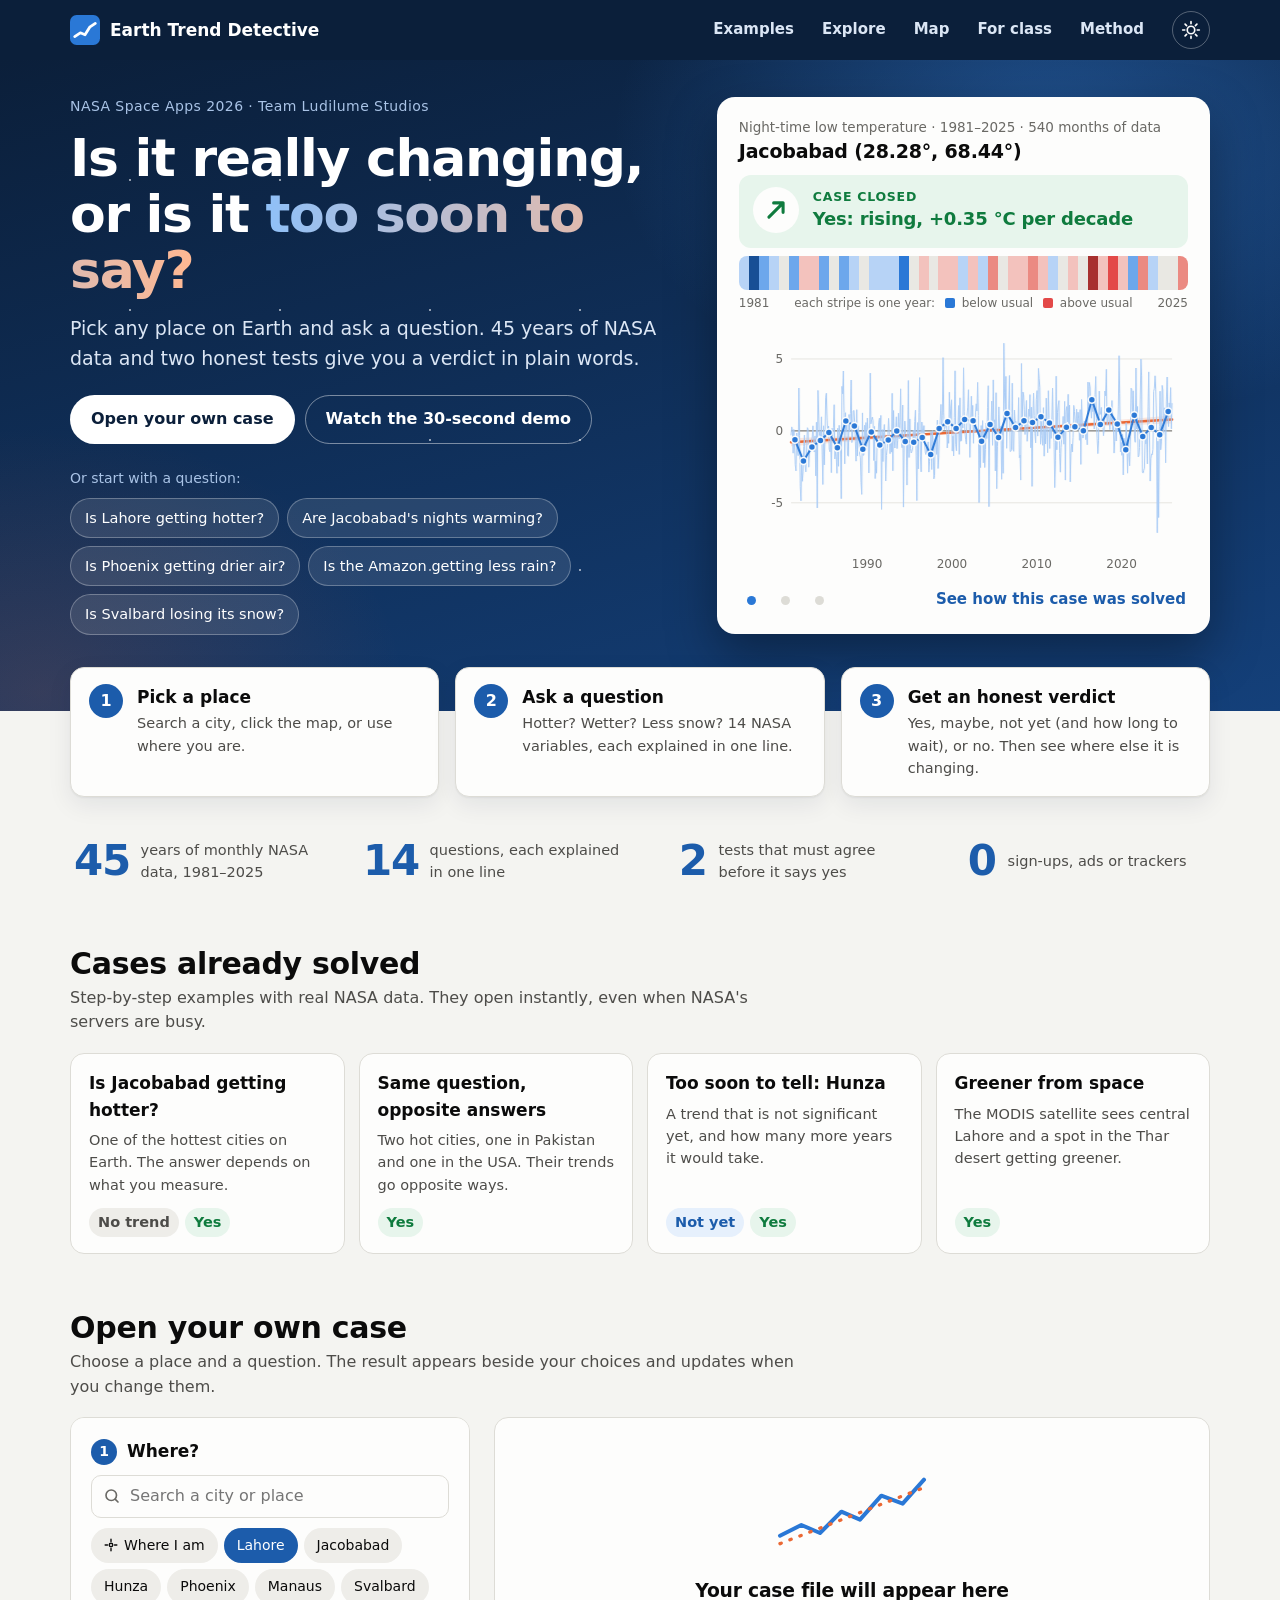
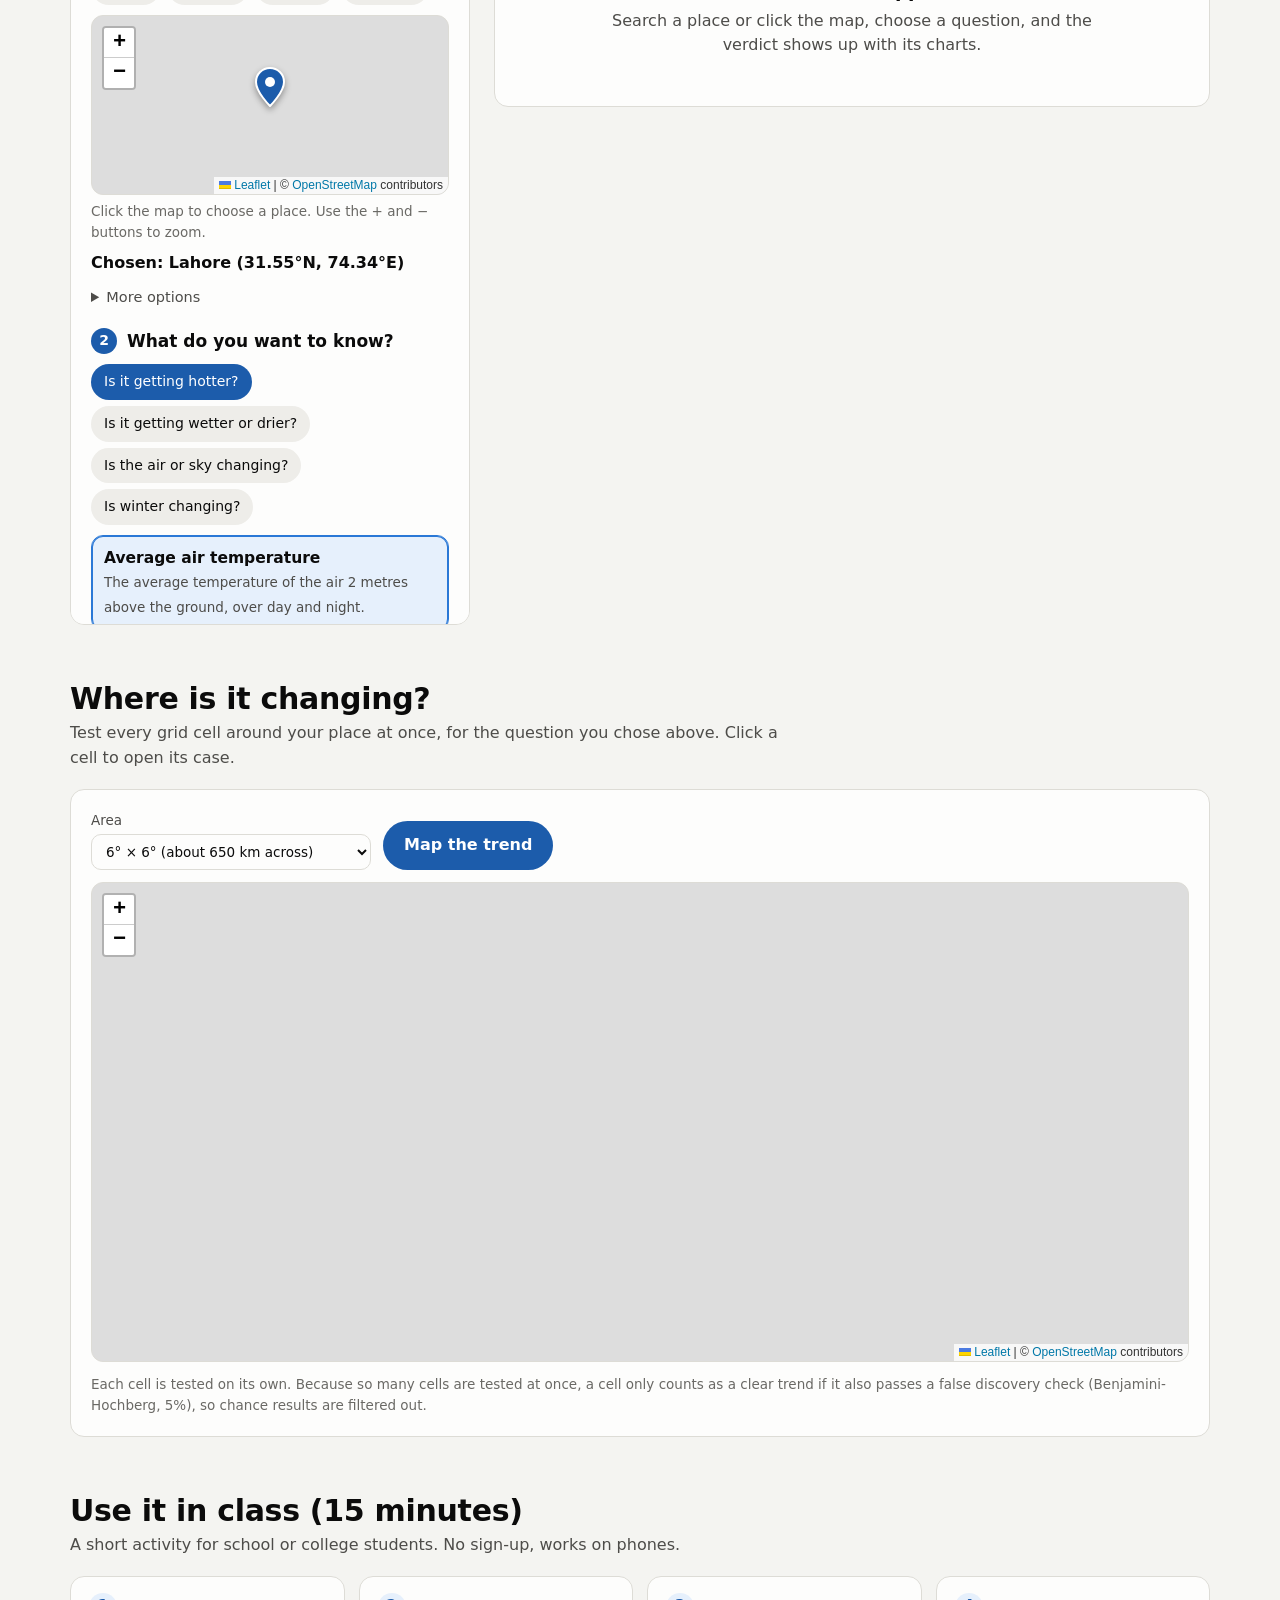
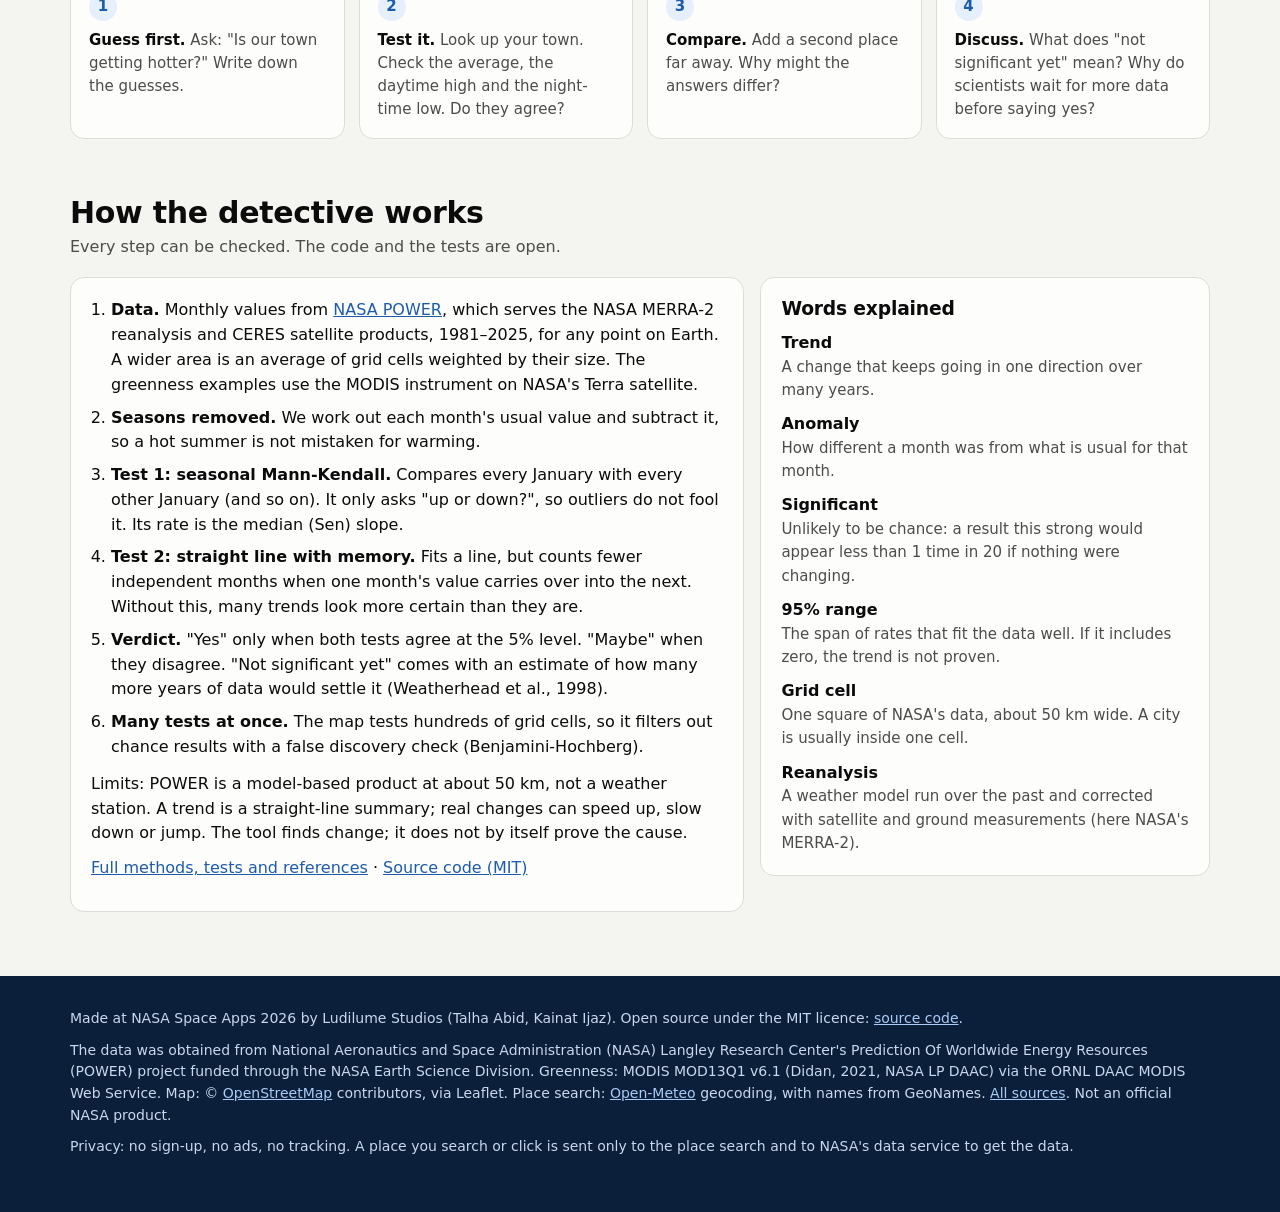
==== commit 97286a05: "Add motion, year stripes, key numbers and a sticky menu; tool for a recorded voice Signed-off-by: Ta" ====
--- a/web/index.html
+++ b/web/index.html
@@ -25,9 +25,10 @@
 </head>
 <body>
   <a class="skip-link" href="#explore">Skip to the explorer</a>
-
-  <div class="hero-band">
-    <header class="top-bar wrap">
+  <noscript><p class="no-script">This tool needs JavaScript to get NASA data and test it. Please turn JavaScript on, or <a href="demo">watch the 30-second demo</a>.</p></noscript>
+
+  <header class="top-bar" id="top-bar">
+    <div class="wrap top-bar-inner">
       <a class="brand" href="./" aria-label="Earth Trend Detective, home">
         <svg viewBox="0 0 32 32" width="30" height="30" aria-hidden="true"><rect width="32" height="32" rx="7" fill="#2a78d6"/><polyline points="5,23 11,19 16,21 21,13 27,9" fill="none" stroke="#fff" stroke-width="3" stroke-linecap="round" stroke-linejoin="round"/></svg>
         <span>Earth Trend Detective</span>
@@ -42,12 +43,16 @@
       <button id="theme-toggle" class="icon-button" type="button" aria-label="Switch between light and dark">
         <svg viewBox="0 0 24 24" width="20" height="20" fill="none" stroke="currentColor" stroke-width="2" stroke-linecap="round" aria-hidden="true"><circle cx="12" cy="12" r="4.5"/><path d="M12 2v2.5M12 19.5V22M2 12h2.5M19.5 12H22M4.9 4.9l1.8 1.8M17.3 17.3l1.8 1.8M4.9 19.1l1.8-1.8M17.3 6.7l1.8-1.8"/></svg>
       </button>
-    </header>
+    </div>
+  </header>
+
+  <div class="hero-band">
+    <div class="hero-sky" aria-hidden="true"></div>
 
     <section class="hero wrap" aria-labelledby="hero-title">
       <div class="hero-text">
         <p class="eyebrow">NASA Space Apps 2026 · Team Ludilume Studios</p>
-        <h1 id="hero-title">Is it really changing, or is it too soon to say?</h1>
+        <h1 id="hero-title">Is it really changing, or is it <span class="accent">too soon to say?</span></h1>
         <p class="lead">Pick any place on Earth and ask a question. 45 years of NASA data and two honest tests give you a verdict in plain words.</p>
         <div class="hero-actions">
           <a class="button primary" href="#explore" id="start-button">Open your own case</a>
@@ -56,32 +61,39 @@
         <p class="starter-label">Or start with a question:</p>
         <div id="starters" class="starters"></div>
       </div>
-      <div class="hero-case" id="hero-case" aria-label="A real result from NASA data" hidden></div>
+      <div class="hero-case" id="hero-case" hidden><h2 class="visually-hidden">A real result from NASA data</h2></div>
     </section>
   </div>
 
-  <section class="steps wrap" aria-label="How it works in three steps">
+  <section class="steps wrap" aria-label="How it works in three steps" data-reveal="group">
     <div class="step-card"><span class="step-number">1</span><div><strong>Pick a place</strong><p>Search a city, click the map, or use where you are.</p></div></div>
     <div class="step-card"><span class="step-number">2</span><div><strong>Ask a question</strong><p>Hotter? Wetter? Less snow? 14 NASA variables, each explained in one line.</p></div></div>
     <div class="step-card"><span class="step-number">3</span><div><strong>Get an honest verdict</strong><p>Yes, maybe, not yet (and how long to wait), or no. Then see where else it is changing.</p></div></div>
   </section>
 
   <main class="wrap">
+    <section class="facts" aria-label="The tool in numbers" data-reveal="group">
+      <div class="fact"><strong><span data-count="45">45</span></strong><span>years of monthly NASA data, 1981–2025</span></div>
+      <div class="fact"><strong><span data-count="14">14</span></strong><span>questions, each explained in one line</span></div>
+      <div class="fact"><strong><span data-count="2">2</span></strong><span>tests that must agree before it says yes</span></div>
+      <div class="fact"><strong><span data-count="0">0</span></strong><span>sign-ups, ads or trackers</span></div>
+    </section>
+
     <section id="examples" class="section" aria-labelledby="examples-title">
-      <div class="section-head">
+      <div class="section-head" data-reveal>
         <h2 id="examples-title">Cases already solved</h2>
         <p>Step-by-step examples with real NASA data. They open instantly, even when NASA's servers are busy.</p>
       </div>
-      <div id="story-list" class="story-list"></div>
+      <div id="story-list" class="story-list" data-reveal></div>
       <div id="story-player" class="story-player panel" hidden></div>
     </section>
 
     <section id="explore" class="section" aria-labelledby="explore-title">
-      <div class="section-head">
+      <div class="section-head" data-reveal>
         <h2 id="explore-title">Open your own case</h2>
         <p>Choose a place and a question. The result appears beside your choices and updates when you change them.</p>
       </div>
-      <div class="workspace">
+      <div class="workspace" data-reveal>
         <div class="controls panel">
           <fieldset class="control-group">
             <legend><span class="step-number small">1</span> Where?</legend>
@@ -140,7 +152,7 @@
     </section>
 
     <section id="map-trends" class="section" aria-labelledby="map-title">
-      <div class="section-head">
+      <div class="section-head" data-reveal>
         <h2 id="map-title">Where is it changing?</h2>
         <p>Test every grid cell around your place at once, for the question you chose above. Click a cell to open its case.</p>
       </div>
@@ -164,11 +176,11 @@
     </section>
 
     <section id="classroom" class="section" aria-labelledby="class-title">
-      <div class="section-head">
+      <div class="section-head" data-reveal>
         <h2 id="class-title">Use it in class (15 minutes)</h2>
         <p>A short activity for school or college students. No sign-up, works on phones.</p>
       </div>
-      <ol class="class-steps">
+      <ol class="class-steps" data-reveal="group">
         <li><strong>Guess first.</strong> Ask: "Is our town getting hotter?" Write down the guesses.</li>
         <li><strong>Test it.</strong> Look up your town. Check the average, the daytime high and the night-time low. Do they agree?</li>
         <li><strong>Compare.</strong> Add a second place far away. Why might the answers differ?</li>
@@ -177,11 +189,11 @@
     </section>
 
     <section id="methods" class="section" aria-labelledby="methods-title">
-      <div class="section-head">
+      <div class="section-head" data-reveal>
         <h2 id="methods-title">How the detective works</h2>
         <p>Every step can be checked. The code and the tests are open.</p>
       </div>
-      <div class="method-grid">
+      <div class="method-grid" data-reveal="group">
         <div class="panel prose">
           <ol>
             <li><strong>Data.</strong> Monthly values from <a href="https://power.larc.nasa.gov/">NASA POWER</a>, which serves the NASA MERRA-2 reanalysis and CERES satellite products, 1981–2025, for any point on Earth. A wider area is an average of grid cells weighted by their size. The greenness examples use the MODIS instrument on NASA's Terra satellite.</li>
--- a/web/css/app.css
+++ b/web/css/app.css
@@ -17,6 +17,7 @@
   --series-faint: #a9cbf5;
   --trend: #eb6834;
   --trend-band: rgba(235, 104, 52, 0.15);
+  --stripe-middle: #e9e8e3;
   --grid: #e6e5e0;
   --clear: #0f7b3e;
   --clear-bg: #e7f5ec;
@@ -51,6 +52,7 @@
     --series-faint: #2a4670;
     --trend: #ec7b4d;
     --trend-band: rgba(236, 123, 77, 0.2);
+    --stripe-middle: #3a3d44;
     --grid: #2a2e36;
     --clear: #62cf91;
     --clear-bg: #13281c;
@@ -83,6 +85,7 @@
   --series-faint: #2a4670;
   --trend: #ec7b4d;
   --trend-band: rgba(236, 123, 77, 0.2);
+  --stripe-middle: #3a3d44;
   --grid: #2a2e36;
   --clear: #62cf91;
   --clear-bg: #13281c;
@@ -99,12 +102,12 @@
 }
 
 * { box-sizing: border-box; }
-html { scroll-behavior: smooth; scroll-padding-top: 16px; }
+html { scroll-behavior: smooth; scroll-padding-top: 76px; }
 @media (prefers-reduced-motion: reduce) {
   html { scroll-behavior: auto; }
   * { transition: none !important; animation: none !important; }
 }
-body { margin: 0; background: var(--page); color: var(--text-primary); font: 16px/1.55 var(--font); }
+body { margin: 0; background: var(--page); color: var(--text-primary); font: 16px/1.55 var(--font); transition: background-color 0.25s, color 0.25s; }
 a { color: var(--link); }
 h1, h2, h3, h4 { line-height: 1.2; letter-spacing: -0.01em; }
 p { margin: 0 0 10px; }
@@ -112,14 +115,31 @@
 :focus-visible { outline: 3px solid var(--accent); outline-offset: 2px; border-radius: 4px; }
 .skip-link { position: absolute; left: -999px; top: 8px; background: var(--surface-1); color: var(--text-primary); padding: 8px 14px; border-radius: 8px; z-index: 2000; }
 .skip-link:focus { left: 8px; }
+.visually-hidden { position: absolute; width: 1px; height: 1px; overflow: hidden; clip-path: inset(50%); white-space: nowrap; }
+.no-script { margin: 0; padding: 14px 20px; background: var(--mixed-bg); color: var(--text-primary); text-align: center; }
 
 /* --- Top bar and hero ------------------------------------------------------------------------ */
-.hero-band { background: linear-gradient(165deg, var(--hero-top), var(--hero-bottom)); color: #fff; padding-bottom: 76px; }
-.top-bar { display: flex; align-items: center; gap: 16px; padding-top: 16px; padding-bottom: 16px; }
+.top-bar { position: sticky; top: 0; z-index: 1500; background: var(--hero-top); color: #fff; transition: box-shadow 0.25s, background-color 0.25s; }
+.top-bar.scrolled { background: color-mix(in srgb, var(--hero-top) 86%, transparent); backdrop-filter: blur(12px); -webkit-backdrop-filter: blur(12px); box-shadow: 0 6px 24px rgba(0, 0, 0, 0.28); }
+.top-bar-inner { display: flex; align-items: center; gap: 16px; padding-top: 11px; padding-bottom: 11px; }
+.hero-band { position: relative; overflow: hidden; background: linear-gradient(165deg, var(--hero-top), var(--hero-bottom)); color: #fff; padding-bottom: 76px; }
+.hero-band > .hero { position: relative; }
+/* A slow glow and a few faint stars behind the first screen. */
+.hero-sky { position: absolute; inset: -40px; pointer-events: none;
+  background:
+    radial-gradient(620px 420px at 80% 16%, rgba(57, 135, 229, 0.42), transparent 70%),
+    radial-gradient(520px 380px at 6% 92%, rgba(235, 104, 52, 0.17), transparent 70%),
+    radial-gradient(1.5px 1.5px at 20px 30px, rgba(255, 255, 255, 0.55) 50%, transparent 51%) 0 0 / 150px 130px,
+    radial-gradient(1px 1px at 90px 80px, rgba(255, 255, 255, 0.4) 50%, transparent 51%) 0 0 / 210px 170px;
+  animation: drift 26s ease-in-out infinite alternate; }
+@keyframes drift { to { transform: translate3d(-26px, 16px, 0) scale(1.05); } }
+.accent { background: linear-gradient(90deg, #8fc0f8, #ffb892); -webkit-background-clip: text; background-clip: text; color: transparent; }
 .brand { display: flex; align-items: center; gap: 10px; color: #fff; text-decoration: none; font-weight: 700; font-size: 17px; }
 .top-nav { display: flex; gap: 4px; margin-left: auto; flex-wrap: wrap; }
 .top-nav a { color: #dbe6f5; text-decoration: none; padding: 7px 12px; border-radius: 999px; font-size: 15px; font-weight: 600; }
+.top-nav a { transition: background-color 0.2s, color 0.2s; }
 .top-nav a:hover { background: rgba(255, 255, 255, 0.12); color: #fff; }
+.top-nav a[aria-current="true"] { background: rgba(255, 255, 255, 0.18); color: #fff; }
 .icon-button { display: inline-grid; place-items: center; width: 38px; height: 38px; border-radius: 50%; border: 1px solid rgba(255, 255, 255, 0.3); background: transparent; color: #fff; cursor: pointer; }
 .icon-button:hover { background: rgba(255, 255, 255, 0.12); }
 
@@ -139,7 +159,9 @@
 .hero-case .verdict { margin: 12px 0 8px; padding: 12px 14px; }
 .hero-case .verdict h4 { font-size: 18px; }
 .hero-case .verdict p:last-child { display: none; }
-.hero-case .result-tabs, .hero-case .source, .hero-case .warnings, .hero-case .panel-note { display: none; }
+.hero-case .result-tabs, .hero-case .source, .hero-case .warnings, .hero-case .panel-note, .hero-case .tiles, .hero-case .legend { display: none; }
+.hero-case .stripe-box { margin-bottom: 4px; }
+.hero-case .stripes { height: 34px; }
 .hero-case .result-panel { padding: 0; border: 0; }
 .hero-case-foot { display: flex; align-items: center; justify-content: space-between; gap: 10px; margin-top: 6px; }
 .dots { display: flex; gap: 8px; }
@@ -149,6 +171,10 @@
 .text-button { font: inherit; font-weight: 600; font-size: 15px; background: none; border: 0; color: var(--link); cursor: pointer; padding: 6px 2px; }
 
 /* --- Buttons and small controls -------------------------------------------------------------- */
+.button, .chip, .tab, .starter, .story-card, .step-card, .variable-card, .class-steps li, .fact { transition: transform 0.18s cubic-bezier(0.22, 1, 0.36, 1), box-shadow 0.18s, border-color 0.18s, background-color 0.18s, filter 0.18s; }
+.button:hover, .starter:hover { transform: translateY(-1px); }
+.button:active, .chip:active, .starter:active { transform: scale(0.98); }
+.story-card:hover, .step-card:hover, .class-steps li:hover { transform: translateY(-3px); box-shadow: var(--shadow); }
 .button { display: inline-flex; align-items: center; justify-content: center; gap: 8px; font: inherit; font-weight: 700; font-size: 16px; padding: 11px 20px; border-radius: 999px; border: 1px solid transparent; cursor: pointer; text-decoration: none; }
 .button.primary { background: var(--accent-strong); color: #fff; }
 .hero-band .button.primary { background: #fff; color: #0b1f3a; }
@@ -172,6 +198,12 @@
 .step-card { display: flex; gap: 14px; align-items: flex-start; background: var(--surface-1); border: 1px solid var(--border); border-radius: var(--radius); padding: 16px 18px; box-shadow: var(--shadow); }
 .step-card strong { display: block; font-size: 17px; margin-bottom: 2px; }
 .step-card p { margin: 0; font-size: 14.5px; color: var(--text-secondary); }
+
+/* --- The tool in numbers --------------------------------------------------------------------- */
+.facts { display: grid; grid-template-columns: repeat(4, minmax(0, 1fr)); gap: 16px; margin-top: 36px; }
+.fact { display: flex; gap: 12px; align-items: center; padding: 6px 4px; }
+.fact strong { font-size: 42px; line-height: 1; font-weight: 800; letter-spacing: -0.03em; color: var(--link); font-variant-numeric: tabular-nums; min-width: 1.3em; text-align: right; }
+.fact > span { font-size: 14.5px; color: var(--text-secondary); }
 
 /* --- Sections and panels --------------------------------------------------------------------- */
 .section { margin: 56px 0 0; }
@@ -208,7 +240,7 @@
 
 /* --- Explorer -------------------------------------------------------------------------------- */
 .workspace { display: grid; grid-template-columns: 400px minmax(0, 1fr); gap: 24px; align-items: start; }
-.controls { position: sticky; top: 16px; max-height: calc(100vh - 32px); overflow-y: auto; }
+.controls { position: sticky; top: 76px; max-height: calc(100vh - 92px); overflow-y: auto; }
 .control-group { border: 0; padding: 0; margin: 0 0 20px; min-width: 0; }
 .control-group legend { display: flex; align-items: center; gap: 10px; font-weight: 700; font-size: 17px; padding: 0; margin-bottom: 10px; }
 .search { position: relative; }
@@ -260,6 +292,24 @@
 .verdict.mixed { background: var(--mixed-bg); } .verdict.mixed h4, .verdict.mixed .case-status, .verdict.mixed .verdict-icon { color: var(--mixed); }
 .verdict.not-yet { background: var(--not-yet-bg); } .verdict.not-yet h4, .verdict.not-yet .case-status, .verdict.not-yet .verdict-icon { color: var(--not-yet); }
 .verdict.none { background: var(--none-bg); } .verdict.none .case-status, .verdict.none .verdict-icon { color: var(--none); }
+.tiles { display: grid; grid-template-columns: repeat(3, minmax(0, 1fr)); gap: 10px; margin: 0 0 14px; }
+.tile { background: var(--surface-2); border-radius: 12px; padding: 11px 14px; display: flex; flex-direction: column; gap: 2px; min-width: 0; }
+.tile-label { font-size: 12.5px; color: var(--text-muted); font-weight: 600; }
+.tile-value { font-size: clamp(16px, 1.9vw, 23px); font-weight: 800; letter-spacing: -0.02em; font-variant-numeric: tabular-nums; overflow-wrap: anywhere; }
+.compare-grid.two .tile-value { font-size: 17px; }
+.stripe-box { margin: 0 0 14px; }
+.stripes { display: flex; height: 44px; border-radius: 8px; overflow: hidden; }
+.stripes span { flex: 1; }
+.stripe-labels { display: flex; justify-content: space-between; gap: 8px; font-size: 12px; color: var(--text-muted); margin-top: 4px; }
+.stripe-labels i { display: inline-block; width: 10px; height: 10px; border-radius: 2px; vertical-align: -1px; margin: 0 3px 0 6px; }
+.stripe-labels .below { background: #2a78d6; }
+.stripe-labels .above { background: #e34948; }
+.results.refreshing { opacity: 0.5; pointer-events: none; transition: opacity 0.2s; }
+.bone { height: 14px; margin-bottom: 12px; border-radius: 8px; background: linear-gradient(90deg, var(--surface-2) 25%, var(--border) 37%, var(--surface-2) 63%); background-size: 400% 100%; animation: shimmer 1.4s ease infinite; }
+.bone.short { width: 40%; } .bone.title { width: 65%; height: 24px; } .bone.block { height: 96px; } .bone.chart { height: 240px; margin: 0; }
+@keyframes shimmer { from { background-position: 100% 0; } to { background-position: 0 0; } }
+.pin { background: none; border: 0; }
+.pin-drop { display: block; filter: drop-shadow(0 3px 3px rgba(0, 0, 0, 0.35)); }
 .warnings { margin: 0 0 12px; padding-left: 20px; color: var(--text-secondary); font-size: 14.5px; }
 .result-tabs { display: flex; gap: 2px; overflow-x: auto; border-bottom: 1px solid var(--border); }
 .result-tabs button { font: inherit; font-size: 15px; font-weight: 600; white-space: nowrap; padding: 9px 13px; background: none; border: 0; border-bottom: 3px solid transparent; color: var(--text-secondary); cursor: pointer; margin-bottom: -1px; }
@@ -317,7 +367,8 @@
 .glossary { margin: 0; }
 .glossary dt { font-weight: 700; margin-top: 10px; }
 .glossary dd { margin: 0; color: var(--text-secondary); font-size: 15px; }
-.site-footer { margin-top: 56px; padding: 28px 0 40px; border-top: 1px solid var(--border); font-size: 14px; color: var(--text-secondary); }
+.site-footer { margin-top: 64px; padding: 32px 0 44px; font-size: 14px; background: var(--hero-top); color: #c9d8ee; }
+.site-footer a { color: #a9cbf5; }
 
 /* --- Smaller screens ------------------------------------------------------------------------- */
 @media (max-width: 960px) {
@@ -326,6 +377,7 @@
   .controls { position: static; max-height: none; }
   .method-grid { grid-template-columns: minmax(0, 1fr); }
   .steps { grid-template-columns: minmax(0, 1fr); margin-top: -36px; }
+  .facts { grid-template-columns: repeat(2, minmax(0, 1fr)); }
 }
 @media (max-width: 600px) {
   .wrap { padding: 0 16px; }
@@ -343,4 +395,40 @@
   .map { height: 220px; }
   .map.tall { height: 380px; }
   .section { margin-top: 44px; }
-}
+  .tiles { grid-template-columns: repeat(2, minmax(0, 1fr)); }
+  .tile:first-child { grid-column: 1 / -1; }
+  .fact strong { font-size: 34px; }
+  .stripe-labels span:nth-child(2) { display: none; }
+}
+
+/* --- Motion (only when the visitor has not asked for less) ----------------------------------- */
+@keyframes rise { from { opacity: 0; transform: translateY(14px); } }
+@keyframes fade { from { opacity: 0; } }
+@keyframes pop { from { opacity: 0; transform: scale(0.4); } 60% { transform: scale(1.12); } }
+@keyframes draw { from { stroke-dashoffset: 1; } to { stroke-dashoffset: 0; } }
+@keyframes grow-up { from { transform: scaleY(0); } }
+@keyframes pin-fall { from { opacity: 0; transform: translateY(-18px) scale(0.85); } }
+@media (prefers-reduced-motion: no-preference) {
+  .hero-text > * { animation: rise 0.6s cubic-bezier(0.22, 1, 0.36, 1) both; }
+  .hero-text > :nth-child(2) { animation-delay: 0.06s; } .hero-text > :nth-child(3) { animation-delay: 0.12s; }
+  .hero-text > :nth-child(4) { animation-delay: 0.18s; } .hero-text > :nth-child(5) { animation-delay: 0.24s; }
+  .hero-text > :nth-child(6) { animation-delay: 0.3s; }
+  .hero-case { animation: rise 0.7s 0.2s cubic-bezier(0.22, 1, 0.36, 1) both; }
+  .motion [data-reveal]:not([data-reveal="group"]), .motion [data-reveal="group"] > * { opacity: 0; transform: translateY(16px); transition: opacity 0.55s cubic-bezier(0.22, 1, 0.36, 1), transform 0.55s cubic-bezier(0.22, 1, 0.36, 1); }
+  .motion [data-reveal="group"] > * { transition-delay: calc(var(--order, 0) * 80ms); }
+  .motion [data-reveal].shown:not([data-reveal="group"]), .motion [data-reveal="group"].shown > * { opacity: 1; transform: none; }
+  .results > .compare-grid > .result, .story-player > * { animation: rise 0.45s cubic-bezier(0.22, 1, 0.36, 1) both; }
+  .verdict-icon { animation: pop 0.5s 0.15s cubic-bezier(0.22, 1, 0.36, 1) both; }
+  .tile { animation: rise 0.45s cubic-bezier(0.22, 1, 0.36, 1) both; }
+  .tile:nth-child(2) { animation-delay: 0.07s; } .tile:nth-child(3) { animation-delay: 0.14s; }
+  .result-panel > * { animation: fade 0.3s both; }
+  .stripes.animate span { transform-origin: bottom; animation: grow-up 0.5s cubic-bezier(0.22, 1, 0.36, 1) both; animation-delay: calc(var(--order, 0) * 14ms); }
+  .chart.animate .series-line.faded, .chart.animate .trend-band, .chart.animate .yearly-dot { animation: fade 0.7s 0.3s both; }
+  .chart.animate .yearly-line, .chart.animate .trend-line { stroke-dasharray: 1; animation: draw 1.1s 0.2s cubic-bezier(0.4, 0, 0.2, 1) both; }
+  .chart.animate .trend-line { animation-delay: 0.9s; animation-duration: 0.8s; }
+  .chart.animate .series-line:not(.faded) { animation: fade 0.6s both; }
+  .chart.animate .season-bar { transform-box: fill-box; transform-origin: bottom; animation: grow-up 0.5s cubic-bezier(0.22, 1, 0.36, 1) both; }
+  .pin-drop { animation: pin-fall 0.45s cubic-bezier(0.22, 1, 0.36, 1) both; }
+  .trend-cell { animation: fade 0.5s both; }
+  .panel, .result, .step-card, .story-card, .variable-card { transition-property: transform, box-shadow, border-color, background-color; transition-duration: 0.2s; }
+}
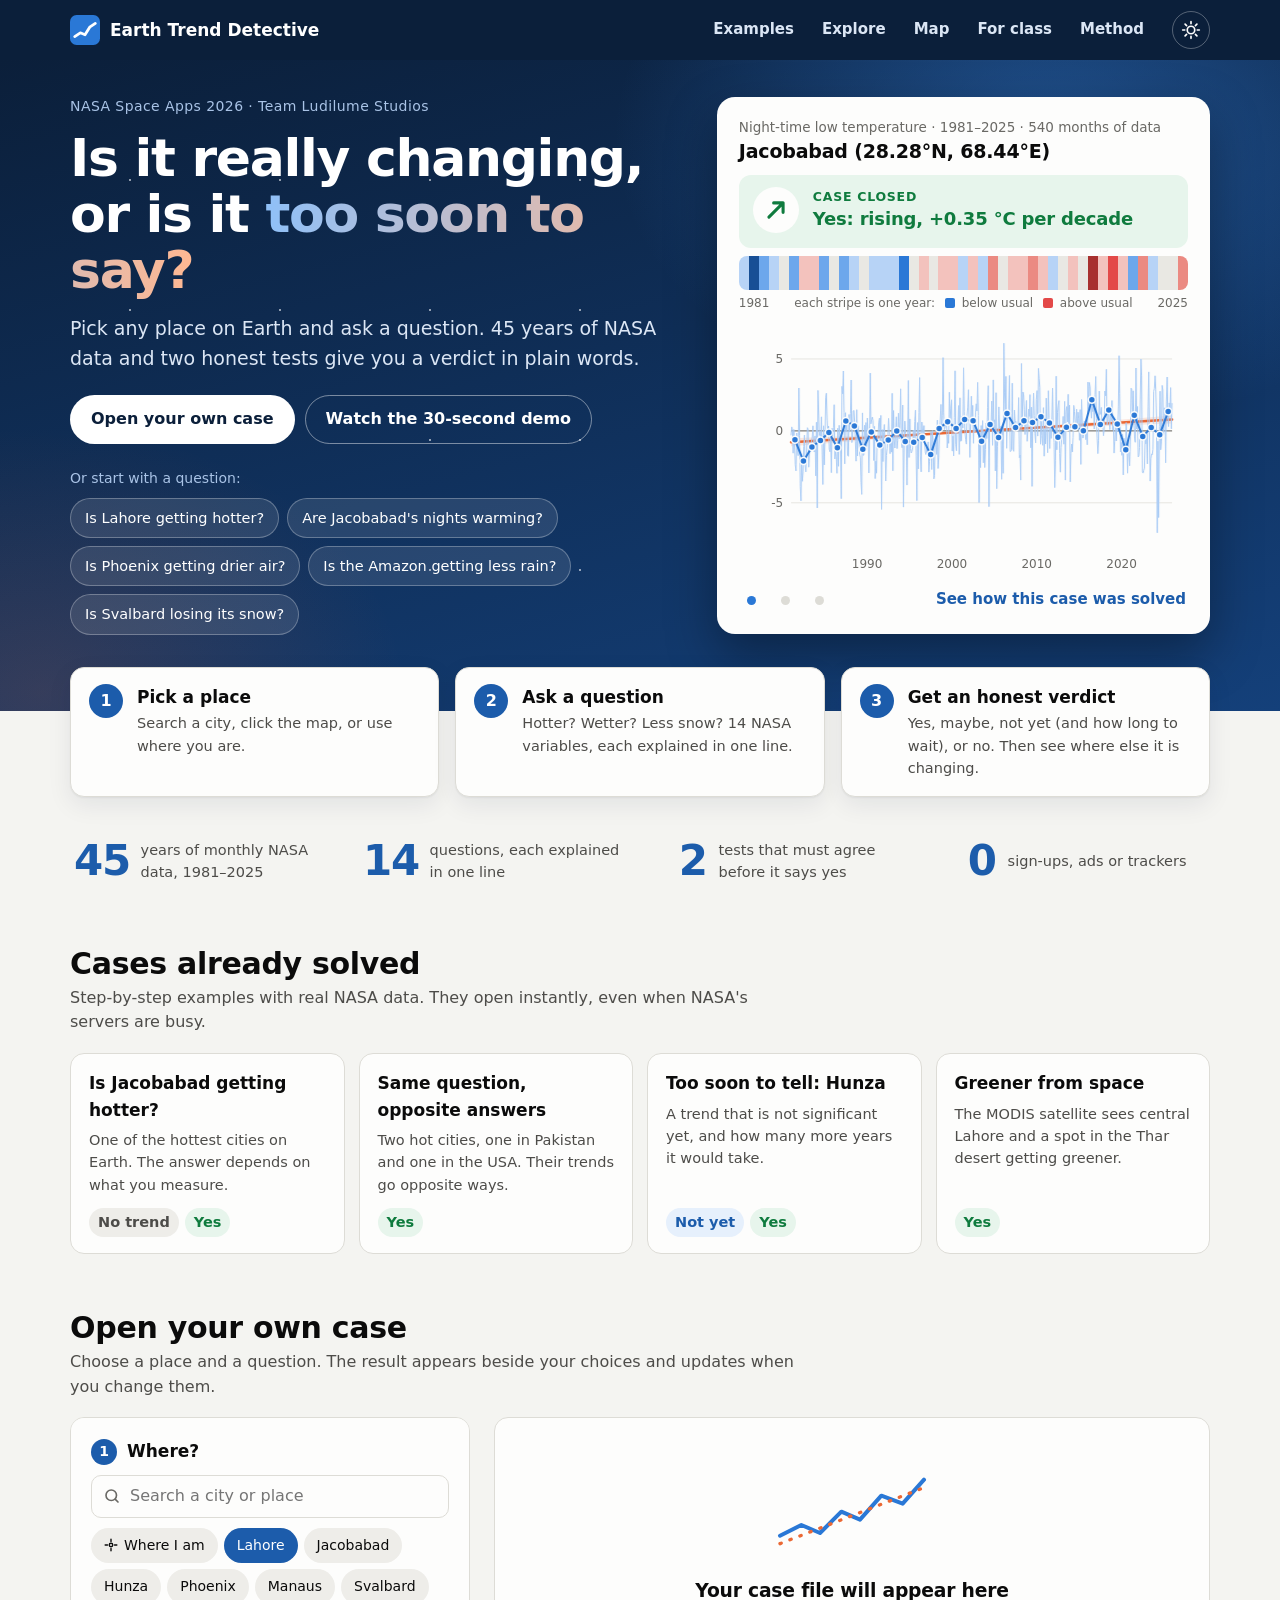
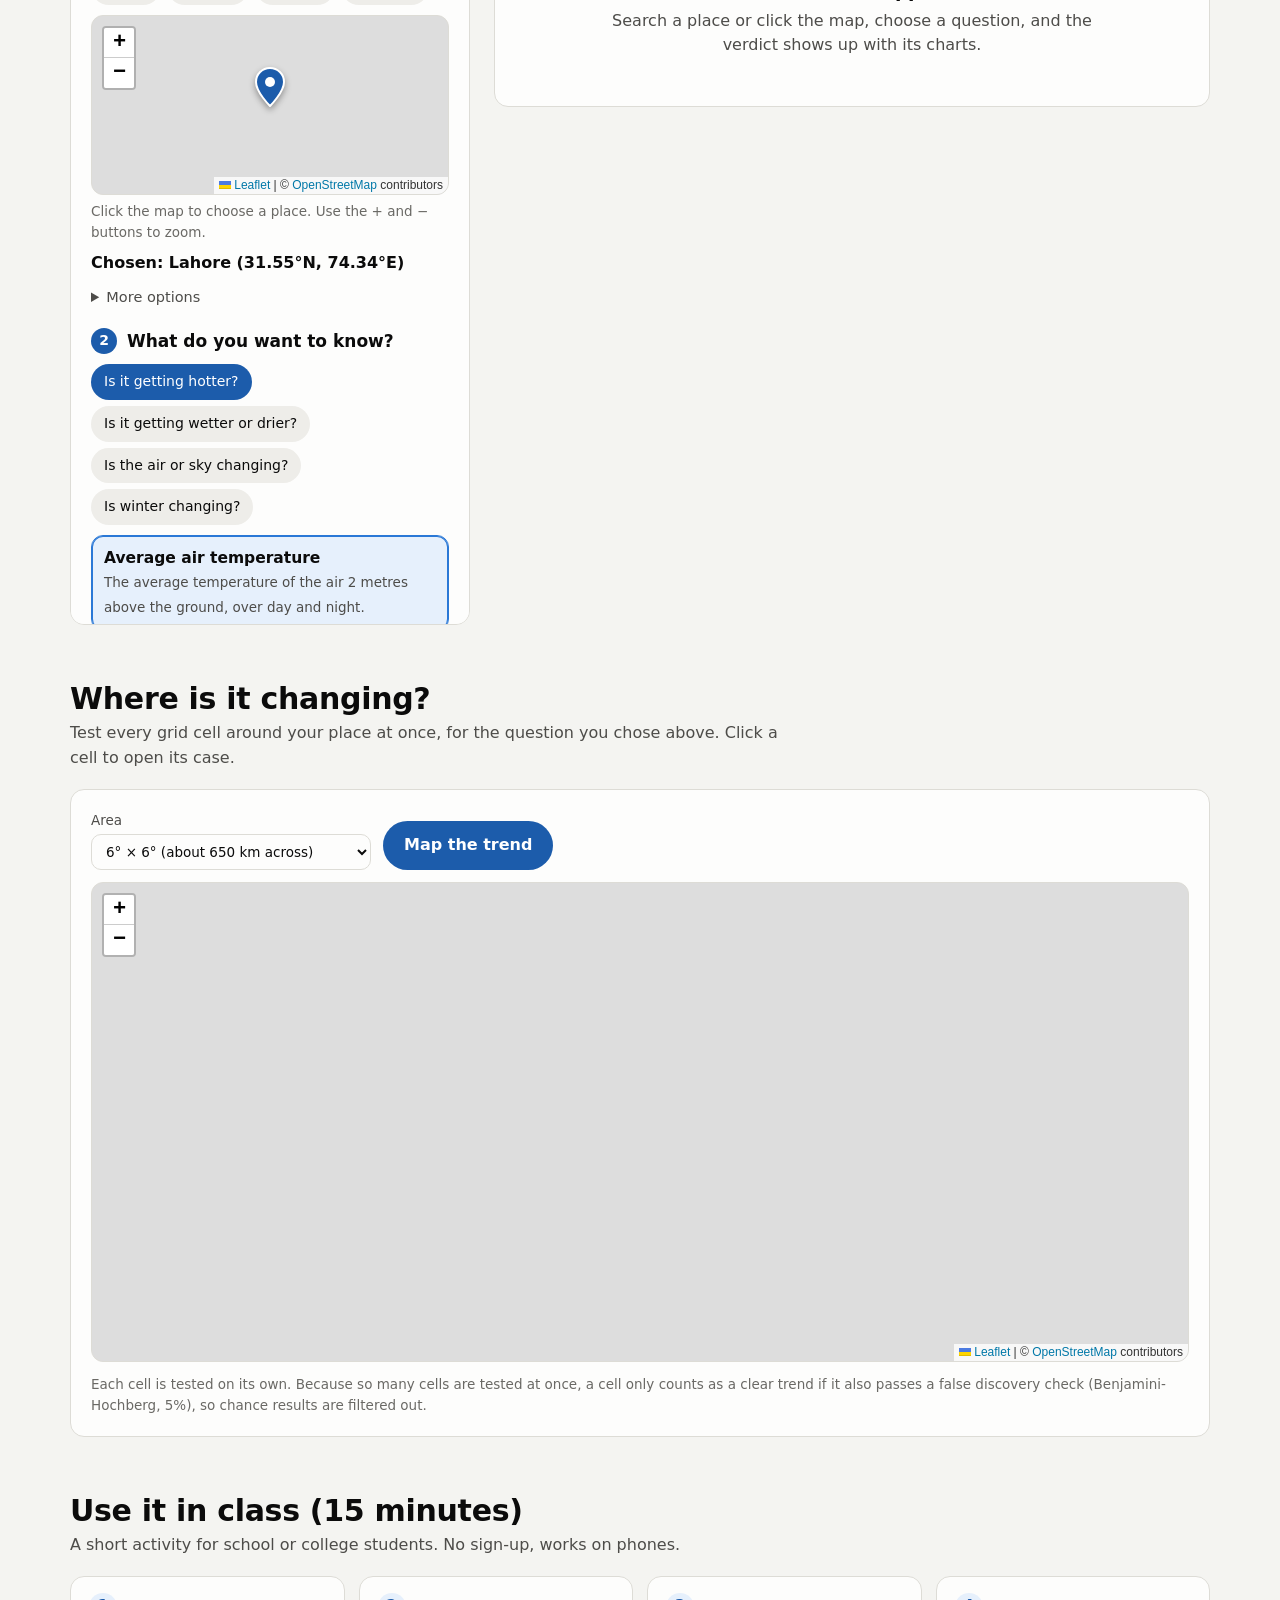
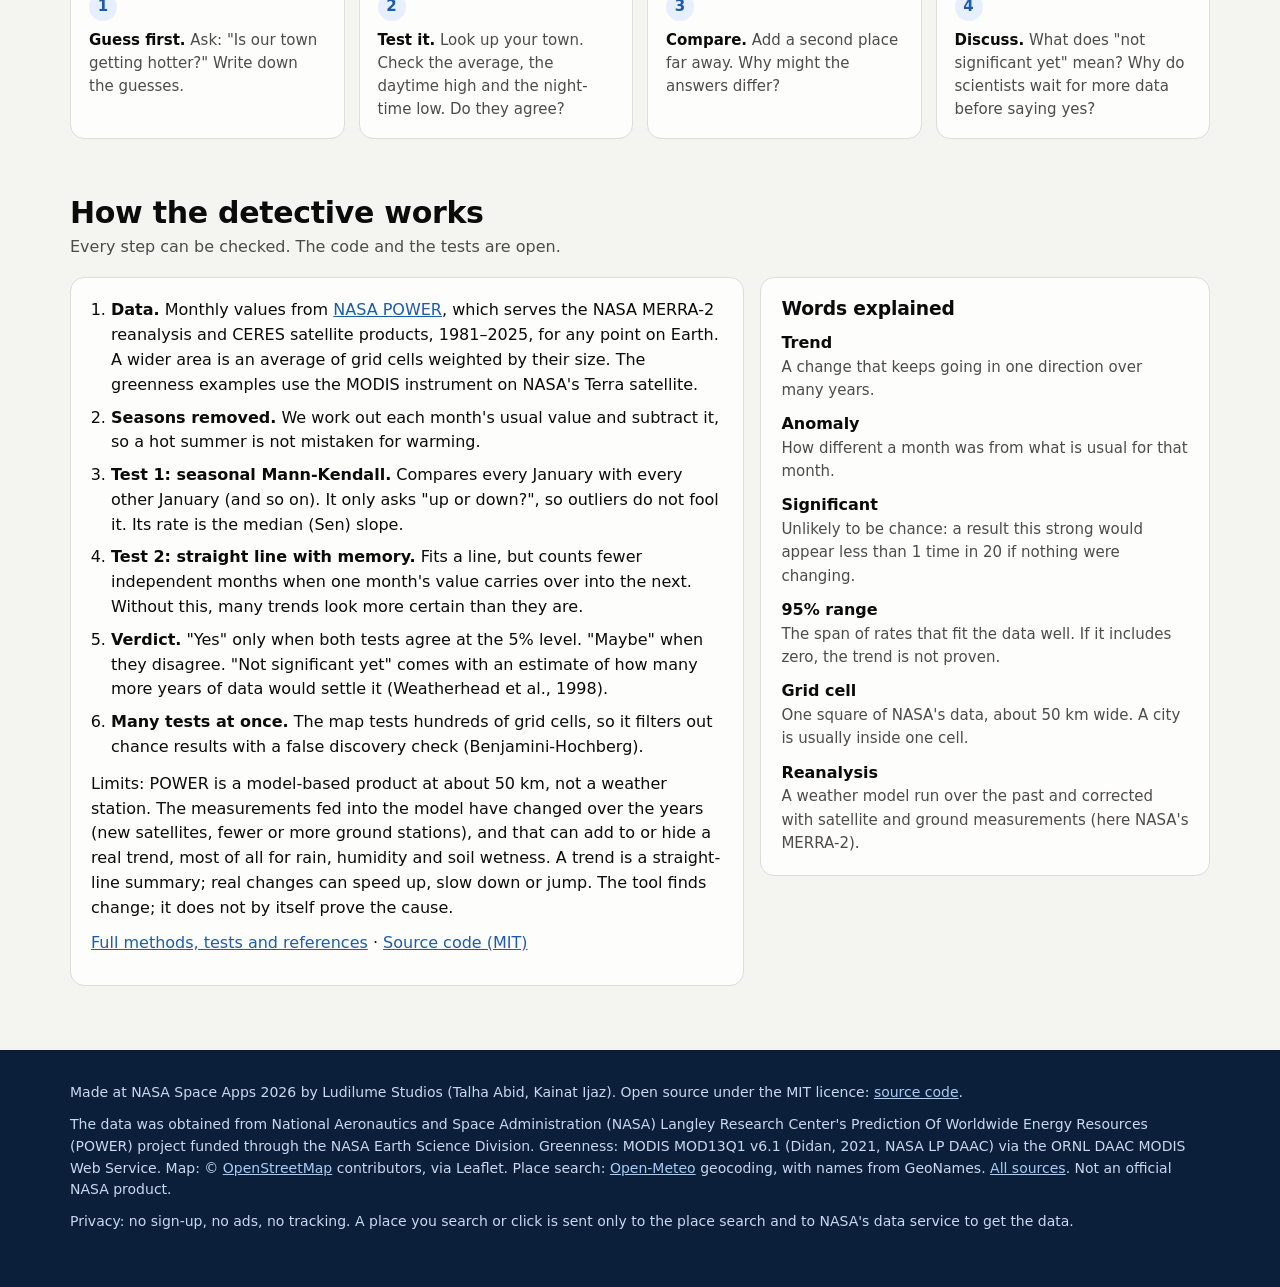
==== commit bf686437: "Note reanalysis limits and show N/E in example coordinates Signed-off-by: Talha Abid <talhaabidj1@gm" ====
--- a/web/index.html
+++ b/web/index.html
@@ -203,7 +203,7 @@
             <li><strong>Verdict.</strong> "Yes" only when both tests agree at the 5% level. "Maybe" when they disagree. "Not significant yet" comes with an estimate of how many more years of data would settle it (Weatherhead et al., 1998).</li>
             <li><strong>Many tests at once.</strong> The map tests hundreds of grid cells, so it filters out chance results with a false discovery check (Benjamini-Hochberg).</li>
           </ol>
-          <p>Limits: POWER is a model-based product at about 50 km, not a weather station. A trend is a straight-line summary; real changes can speed up, slow down or jump. The tool finds change; it does not by itself prove the cause.</p>
+          <p>Limits: POWER is a model-based product at about 50 km, not a weather station. The measurements fed into the model have changed over the years (new satellites, fewer or more ground stations), and that can add to or hide a real trend, most of all for rain, humidity and soil wetness. A trend is a straight-line summary; real changes can speed up, slow down or jump. The tool finds change; it does not by itself prove the cause.</p>
           <p><a href="https://github.com/talhaabidj/earth-trend-detective/blob/main/docs/METHODS.md">Full methods, tests and references</a> · <a href="https://github.com/talhaabidj/earth-trend-detective">Source code (MIT)</a></p>
         </div>
         <div class="panel prose">
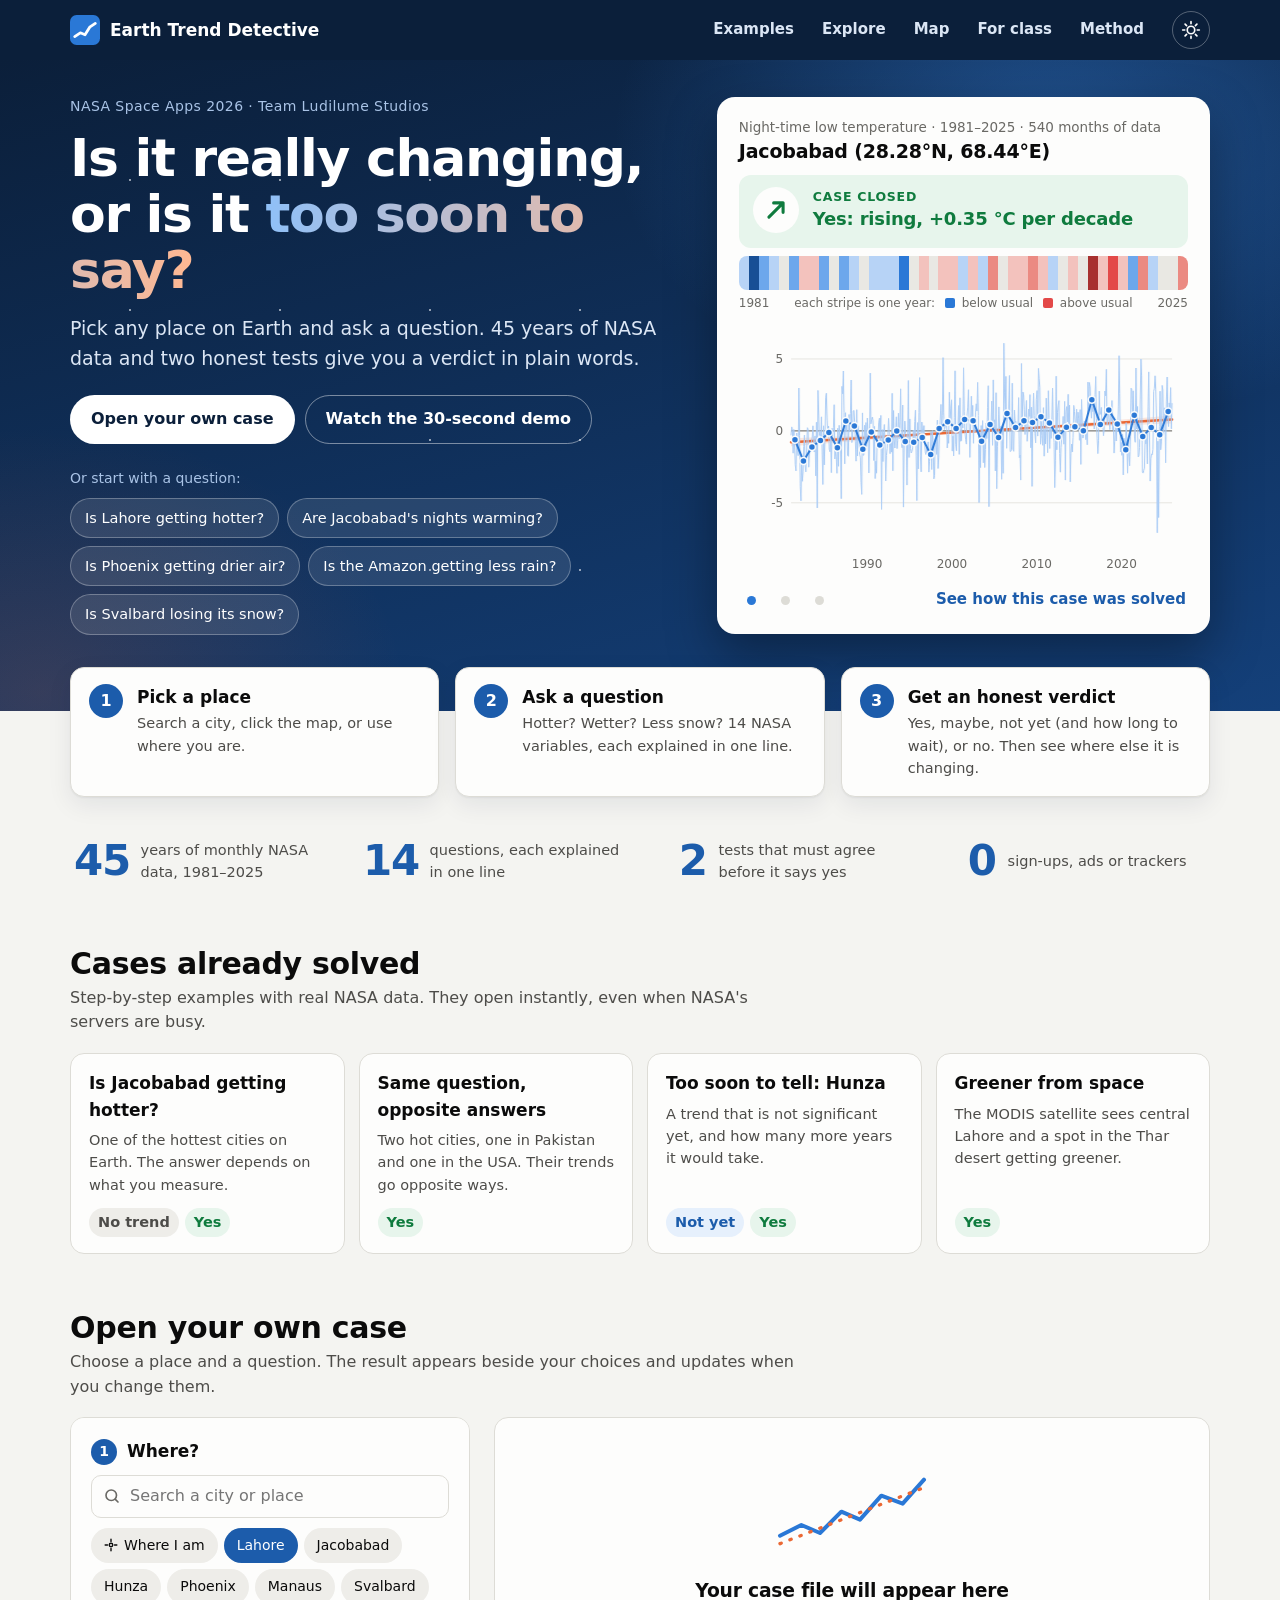
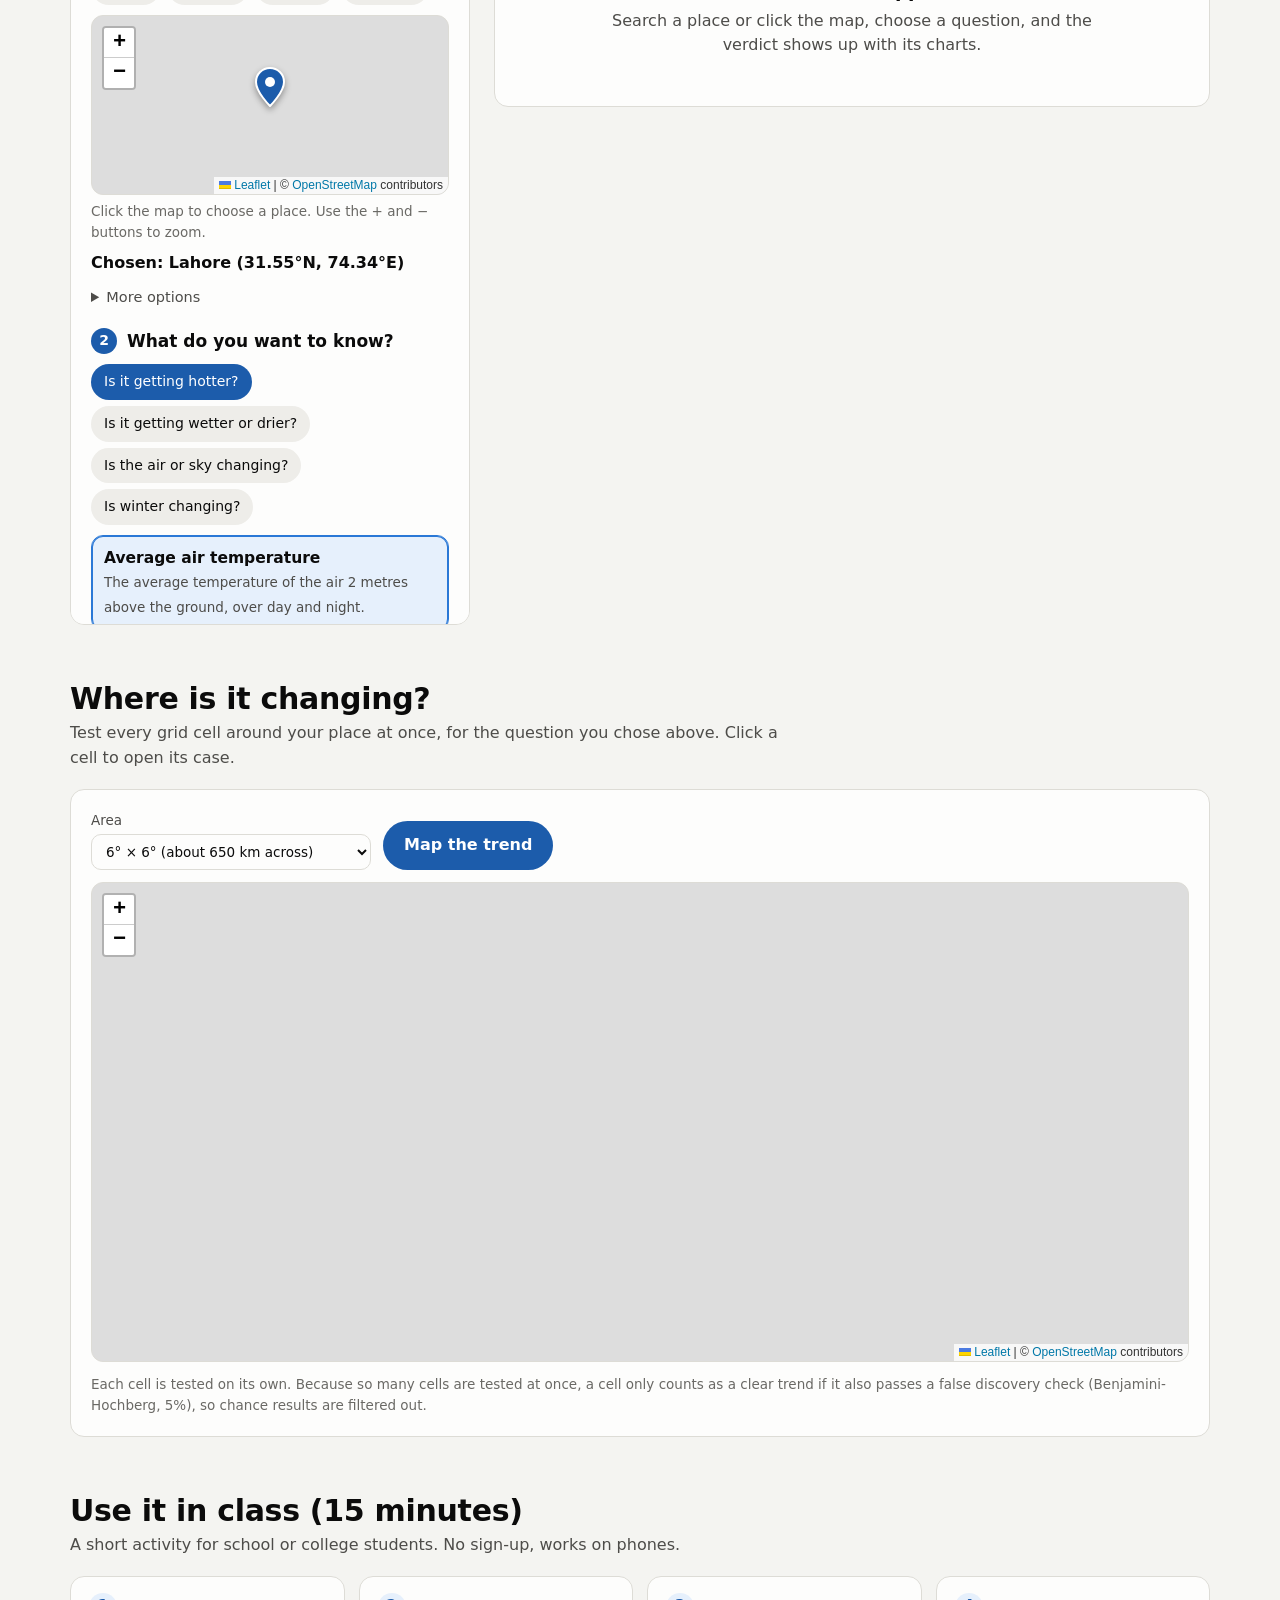
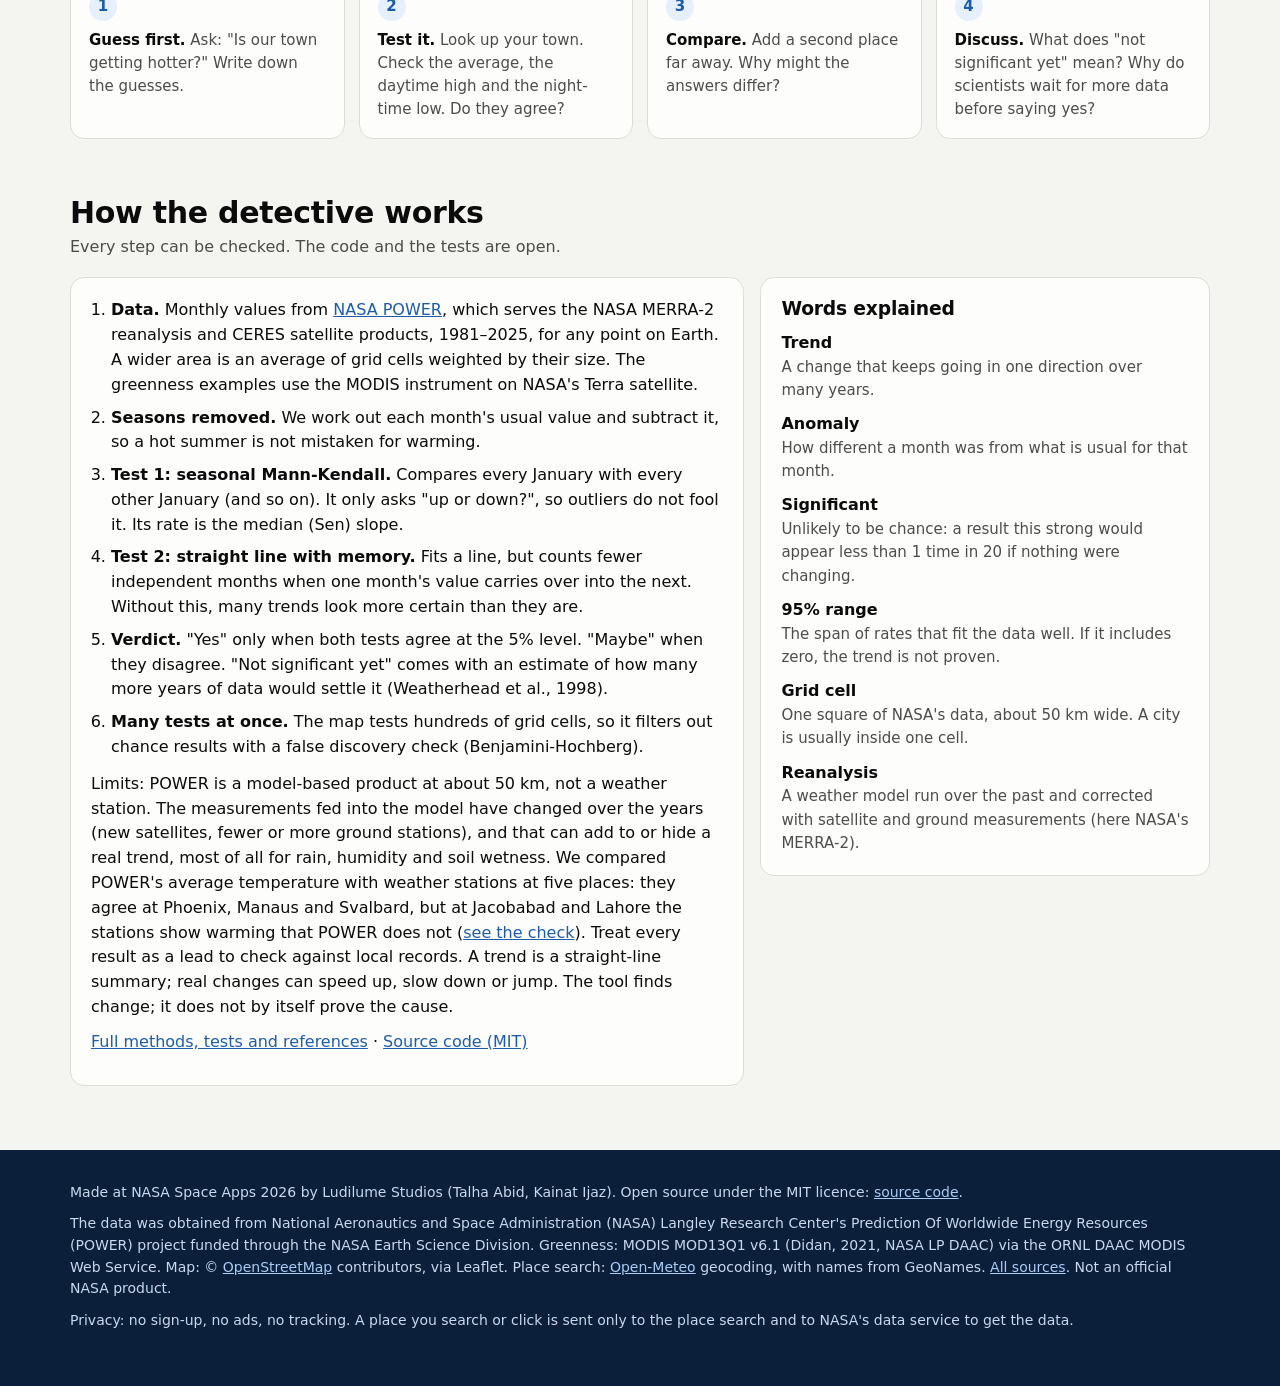
==== commit 9278025b: "Check POWER against weather stations and report where they disagree Signed-off-by: Talha Abid <talha" ====
--- a/web/index.html
+++ b/web/index.html
@@ -203,7 +203,7 @@
             <li><strong>Verdict.</strong> "Yes" only when both tests agree at the 5% level. "Maybe" when they disagree. "Not significant yet" comes with an estimate of how many more years of data would settle it (Weatherhead et al., 1998).</li>
             <li><strong>Many tests at once.</strong> The map tests hundreds of grid cells, so it filters out chance results with a false discovery check (Benjamini-Hochberg).</li>
           </ol>
-          <p>Limits: POWER is a model-based product at about 50 km, not a weather station. The measurements fed into the model have changed over the years (new satellites, fewer or more ground stations), and that can add to or hide a real trend, most of all for rain, humidity and soil wetness. A trend is a straight-line summary; real changes can speed up, slow down or jump. The tool finds change; it does not by itself prove the cause.</p>
+          <p>Limits: POWER is a model-based product at about 50 km, not a weather station. The measurements fed into the model have changed over the years (new satellites, fewer or more ground stations), and that can add to or hide a real trend, most of all for rain, humidity and soil wetness. We compared POWER's average temperature with weather stations at five places: they agree at Phoenix, Manaus and Svalbard, but at Jacobabad and Lahore the stations show warming that POWER does not (<a href="https://github.com/talhaabidj/earth-trend-detective/blob/main/docs/METHODS.md#7-check-against-weather-stations">see the check</a>). Treat every result as a lead to check against local records. A trend is a straight-line summary; real changes can speed up, slow down or jump. The tool finds change; it does not by itself prove the cause.</p>
           <p><a href="https://github.com/talhaabidj/earth-trend-detective/blob/main/docs/METHODS.md">Full methods, tests and references</a> · <a href="https://github.com/talhaabidj/earth-trend-detective">Source code (MIT)</a></p>
         </div>
         <div class="panel prose">
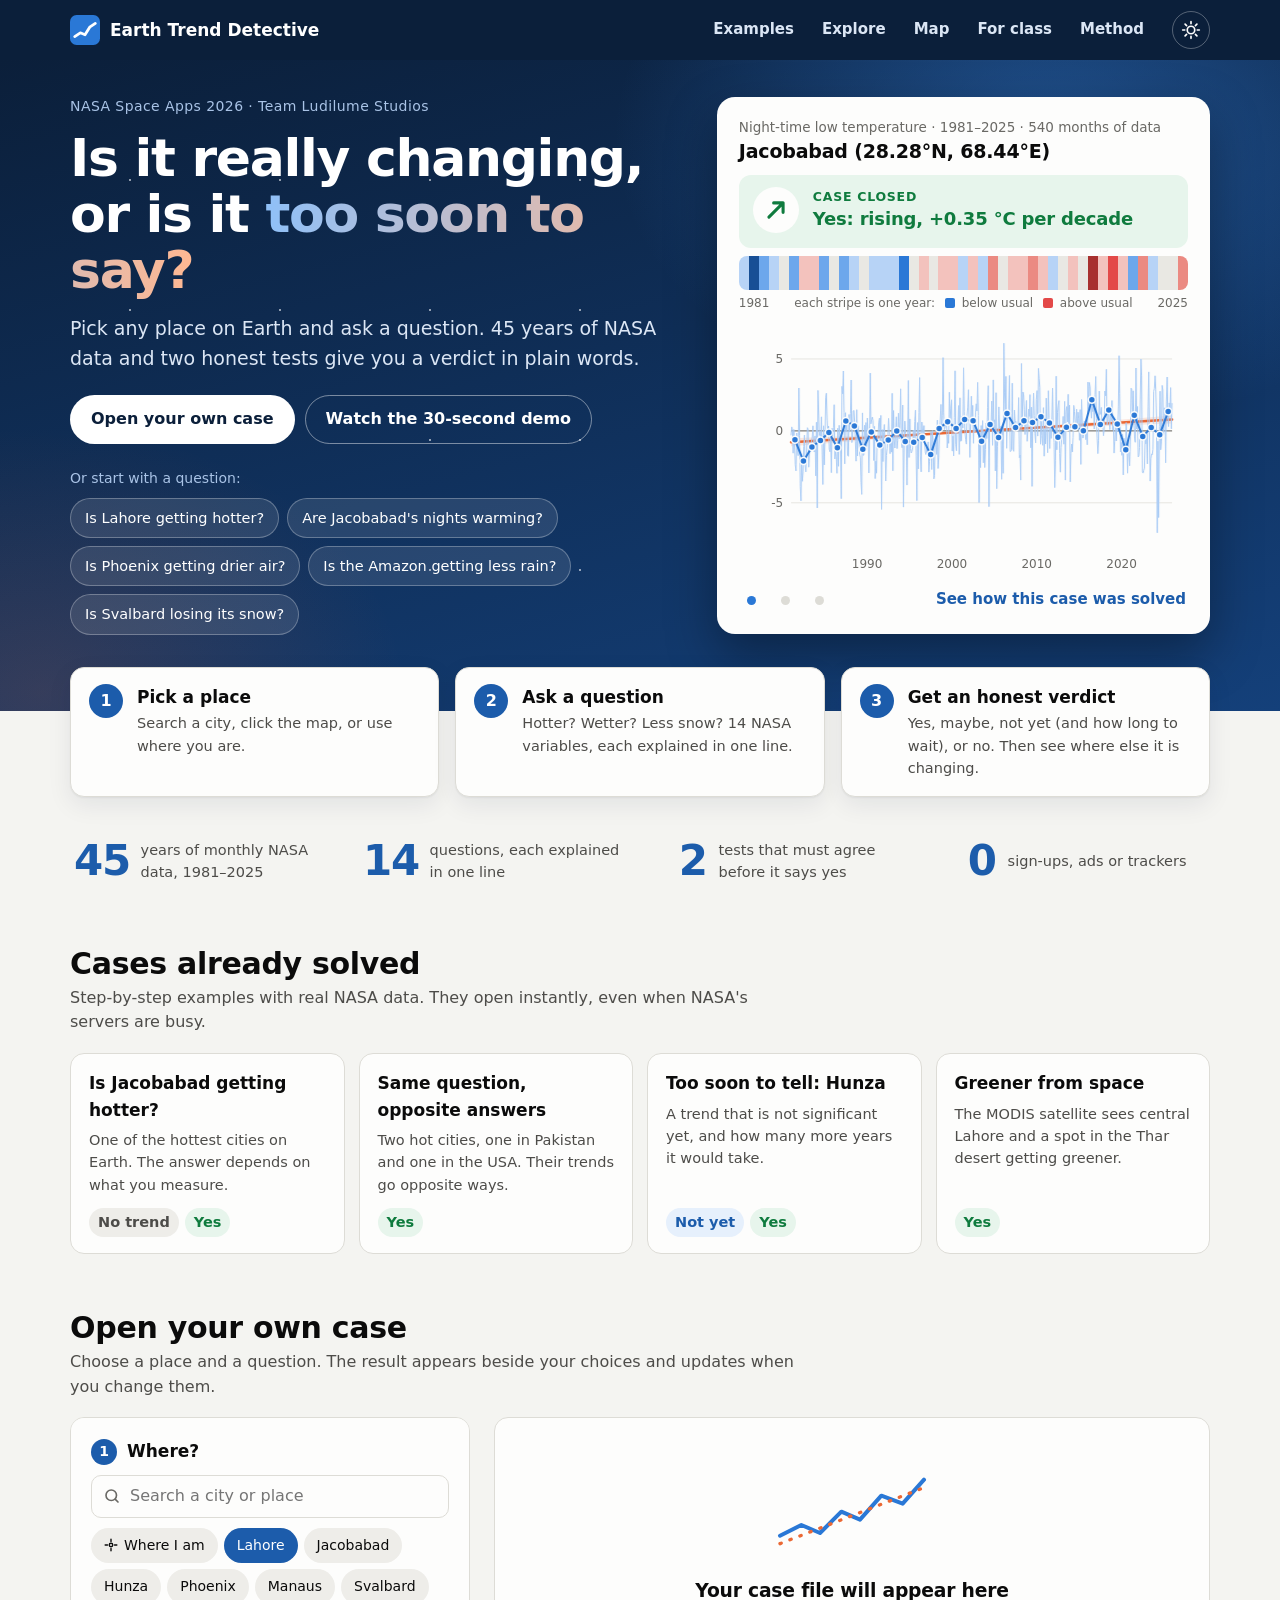
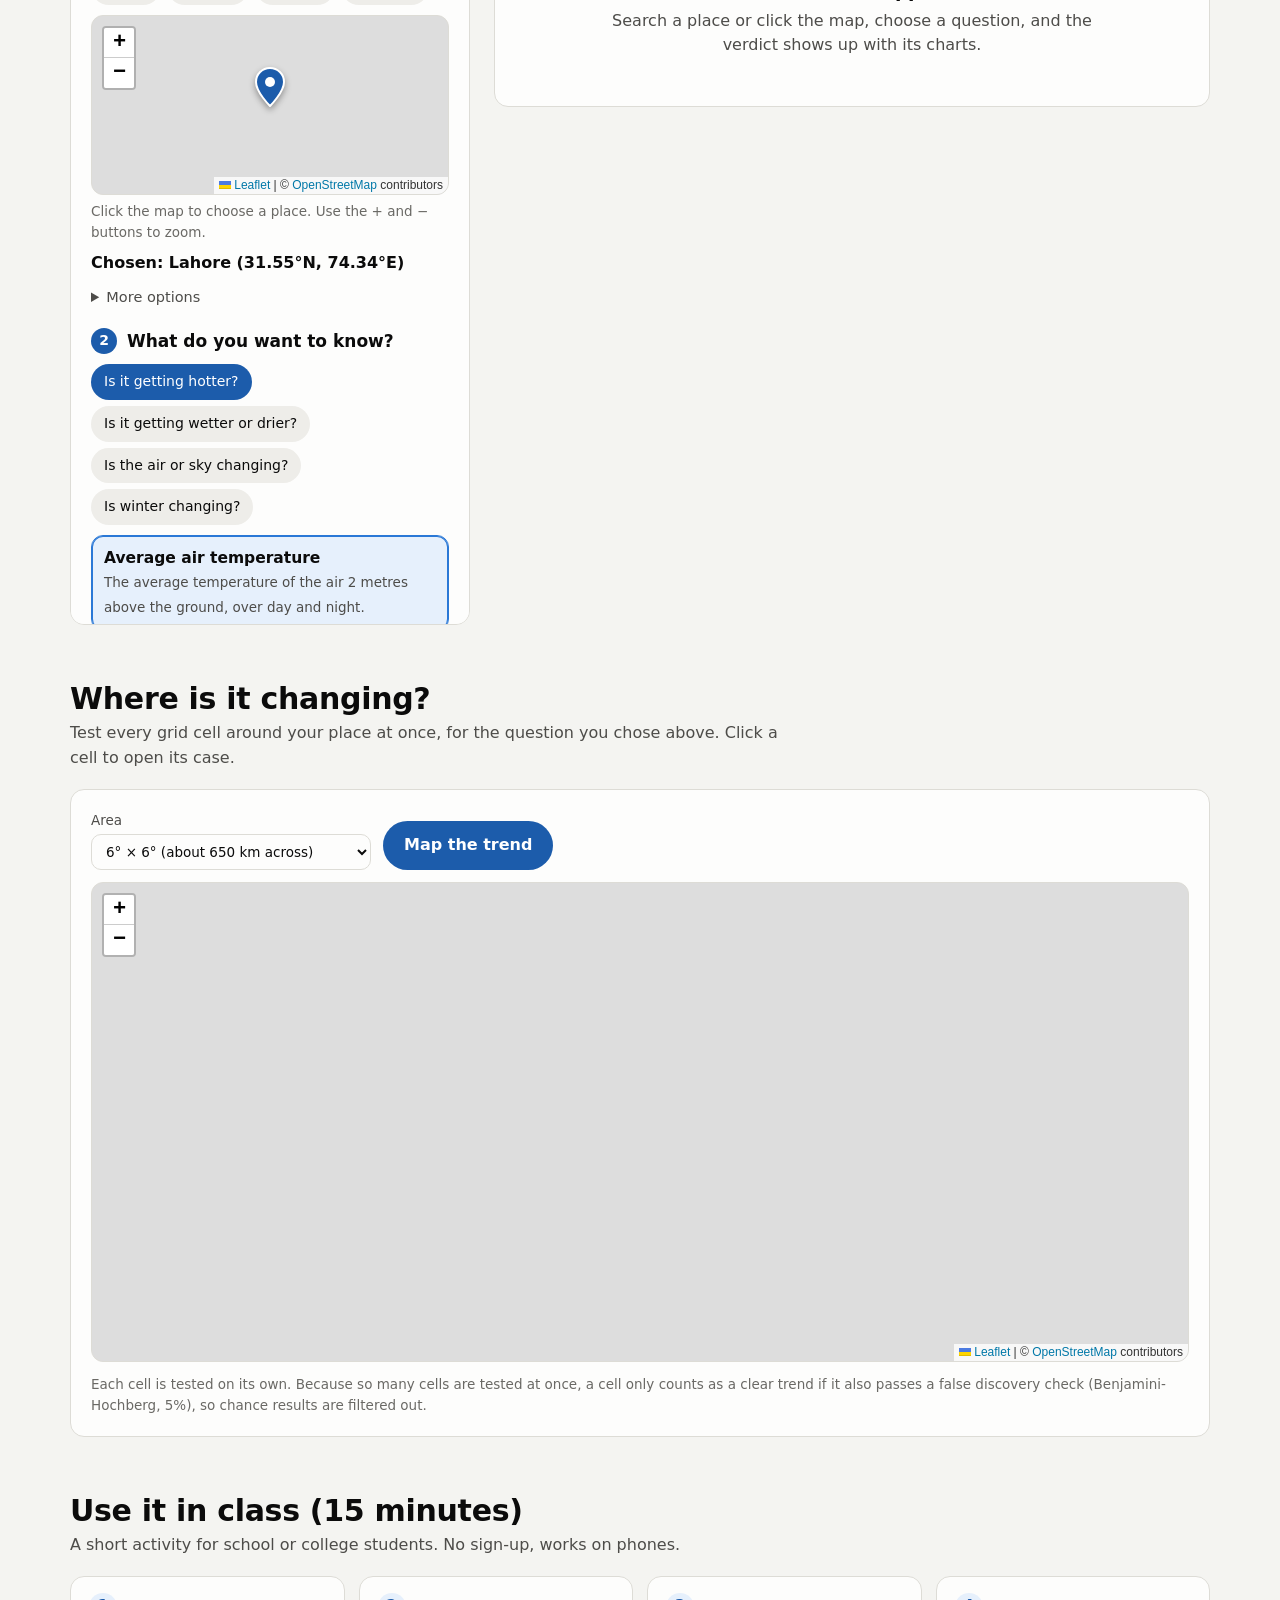
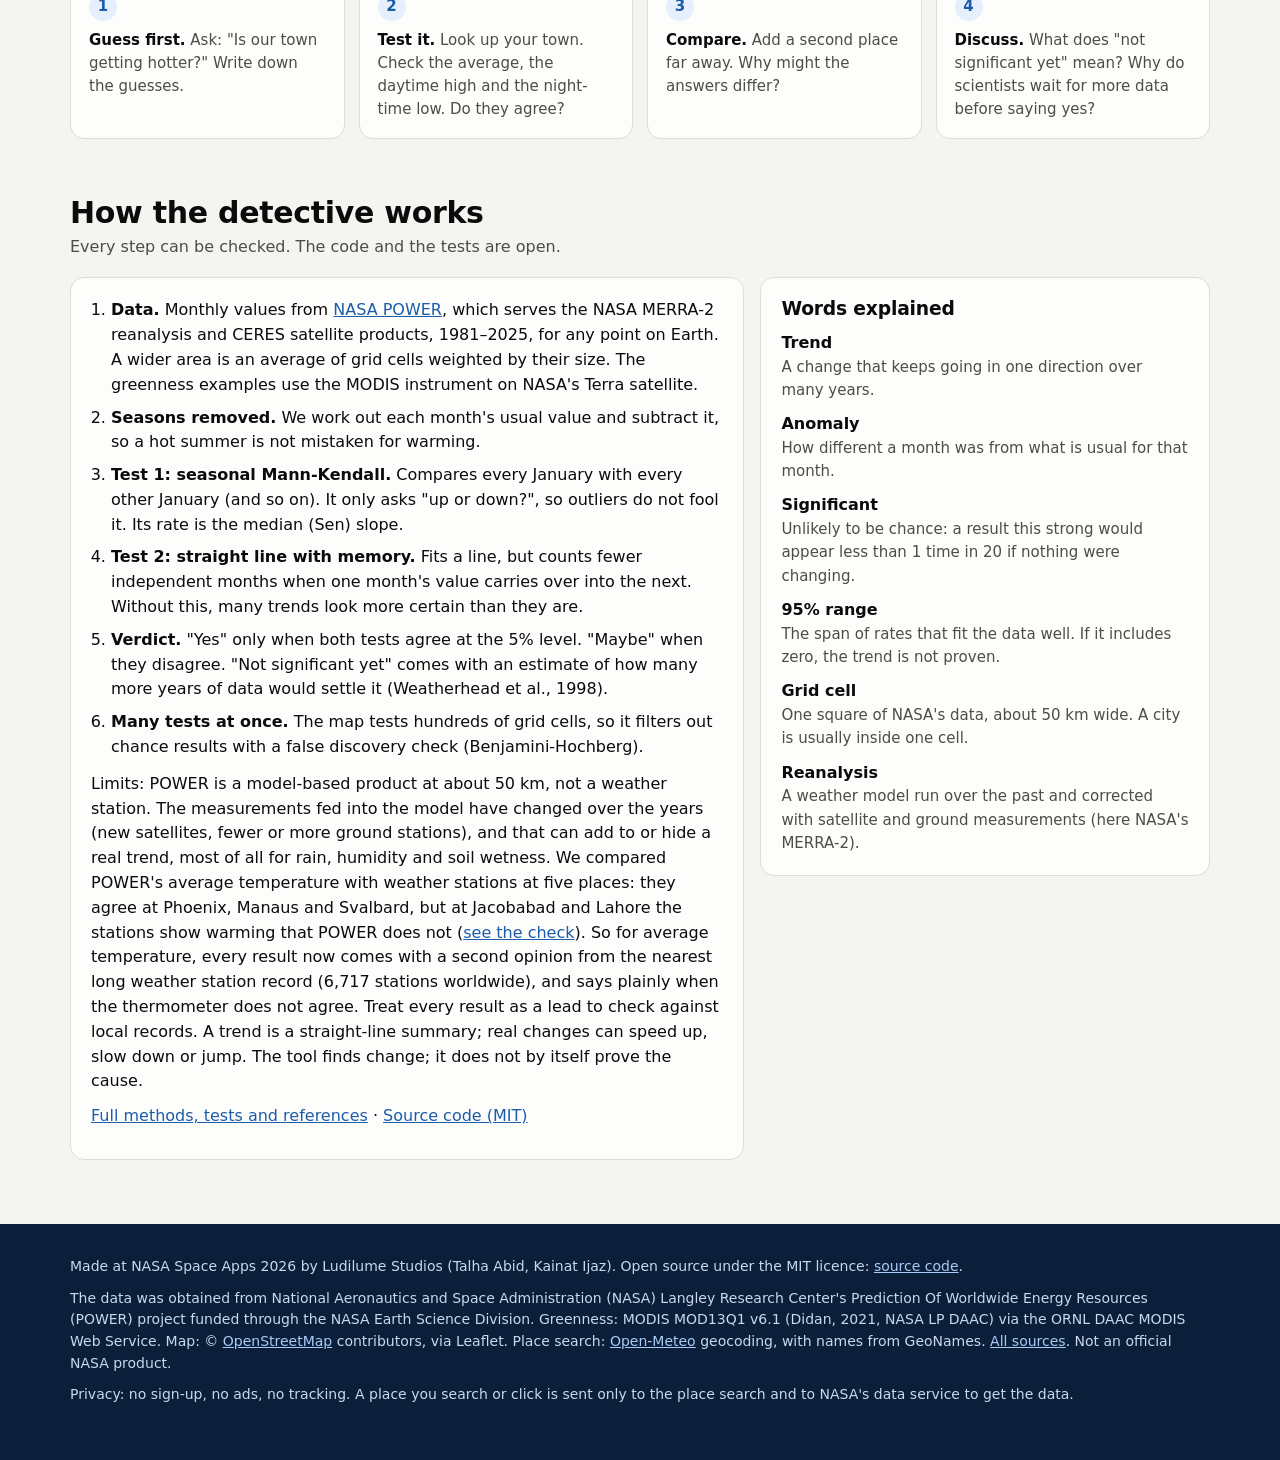
==== commit d3320656: "Show a second opinion from the nearest weather station for average temperature Signed-off-by: Talha " ====
--- a/web/index.html
+++ b/web/index.html
@@ -203,7 +203,7 @@
             <li><strong>Verdict.</strong> "Yes" only when both tests agree at the 5% level. "Maybe" when they disagree. "Not significant yet" comes with an estimate of how many more years of data would settle it (Weatherhead et al., 1998).</li>
             <li><strong>Many tests at once.</strong> The map tests hundreds of grid cells, so it filters out chance results with a false discovery check (Benjamini-Hochberg).</li>
           </ol>
-          <p>Limits: POWER is a model-based product at about 50 km, not a weather station. The measurements fed into the model have changed over the years (new satellites, fewer or more ground stations), and that can add to or hide a real trend, most of all for rain, humidity and soil wetness. We compared POWER's average temperature with weather stations at five places: they agree at Phoenix, Manaus and Svalbard, but at Jacobabad and Lahore the stations show warming that POWER does not (<a href="https://github.com/talhaabidj/earth-trend-detective/blob/main/docs/METHODS.md#7-check-against-weather-stations">see the check</a>). Treat every result as a lead to check against local records. A trend is a straight-line summary; real changes can speed up, slow down or jump. The tool finds change; it does not by itself prove the cause.</p>
+          <p>Limits: POWER is a model-based product at about 50 km, not a weather station. The measurements fed into the model have changed over the years (new satellites, fewer or more ground stations), and that can add to or hide a real trend, most of all for rain, humidity and soil wetness. We compared POWER's average temperature with weather stations at five places: they agree at Phoenix, Manaus and Svalbard, but at Jacobabad and Lahore the stations show warming that POWER does not (<a href="https://github.com/talhaabidj/earth-trend-detective/blob/main/docs/METHODS.md#7-check-against-weather-stations">see the check</a>). So for average temperature, every result now comes with a second opinion from the nearest long weather station record (6,717 stations worldwide), and says plainly when the thermometer does not agree. Treat every result as a lead to check against local records. A trend is a straight-line summary; real changes can speed up, slow down or jump. The tool finds change; it does not by itself prove the cause.</p>
           <p><a href="https://github.com/talhaabidj/earth-trend-detective/blob/main/docs/METHODS.md">Full methods, tests and references</a> · <a href="https://github.com/talhaabidj/earth-trend-detective">Source code (MIT)</a></p>
         </div>
         <div class="panel prose">
--- a/web/css/app.css
+++ b/web/css/app.css
@@ -311,6 +311,15 @@
 .pin { background: none; border: 0; }
 .pin-drop { display: block; filter: drop-shadow(0 3px 3px rgba(0, 0, 0, 0.35)); }
 .warnings { margin: 0 0 12px; padding-left: 20px; color: var(--text-secondary); font-size: 14.5px; }
+.second-opinion { border: 1px solid var(--border); border-left: 5px solid var(--none); border-radius: 10px; padding: 12px 14px; margin: 0 0 14px; font-size: 14.5px; color: var(--text-primary); background: var(--surface-1); }
+.second-opinion p { margin: 0 0 4px; }
+.second-opinion p:last-child { margin-bottom: 0; }
+.second-opinion-title { font-weight: 700; }
+.second-opinion.agree { border-left-color: var(--clear); }
+.second-opinion.disagree { border-left-color: var(--mixed); background: var(--mixed-bg); }
+.second-opinion.missing { color: var(--text-secondary); }
+.second-opinion-source { font-size: 13px; color: var(--text-muted); }
+.hero-case .second-opinion { display: none; }
 .result-tabs { display: flex; gap: 2px; overflow-x: auto; border-bottom: 1px solid var(--border); }
 .result-tabs button { font: inherit; font-size: 15px; font-weight: 600; white-space: nowrap; padding: 9px 13px; background: none; border: 0; border-bottom: 3px solid transparent; color: var(--text-secondary); cursor: pointer; margin-bottom: -1px; }
 .result-tabs button:hover { color: var(--text-primary); }
